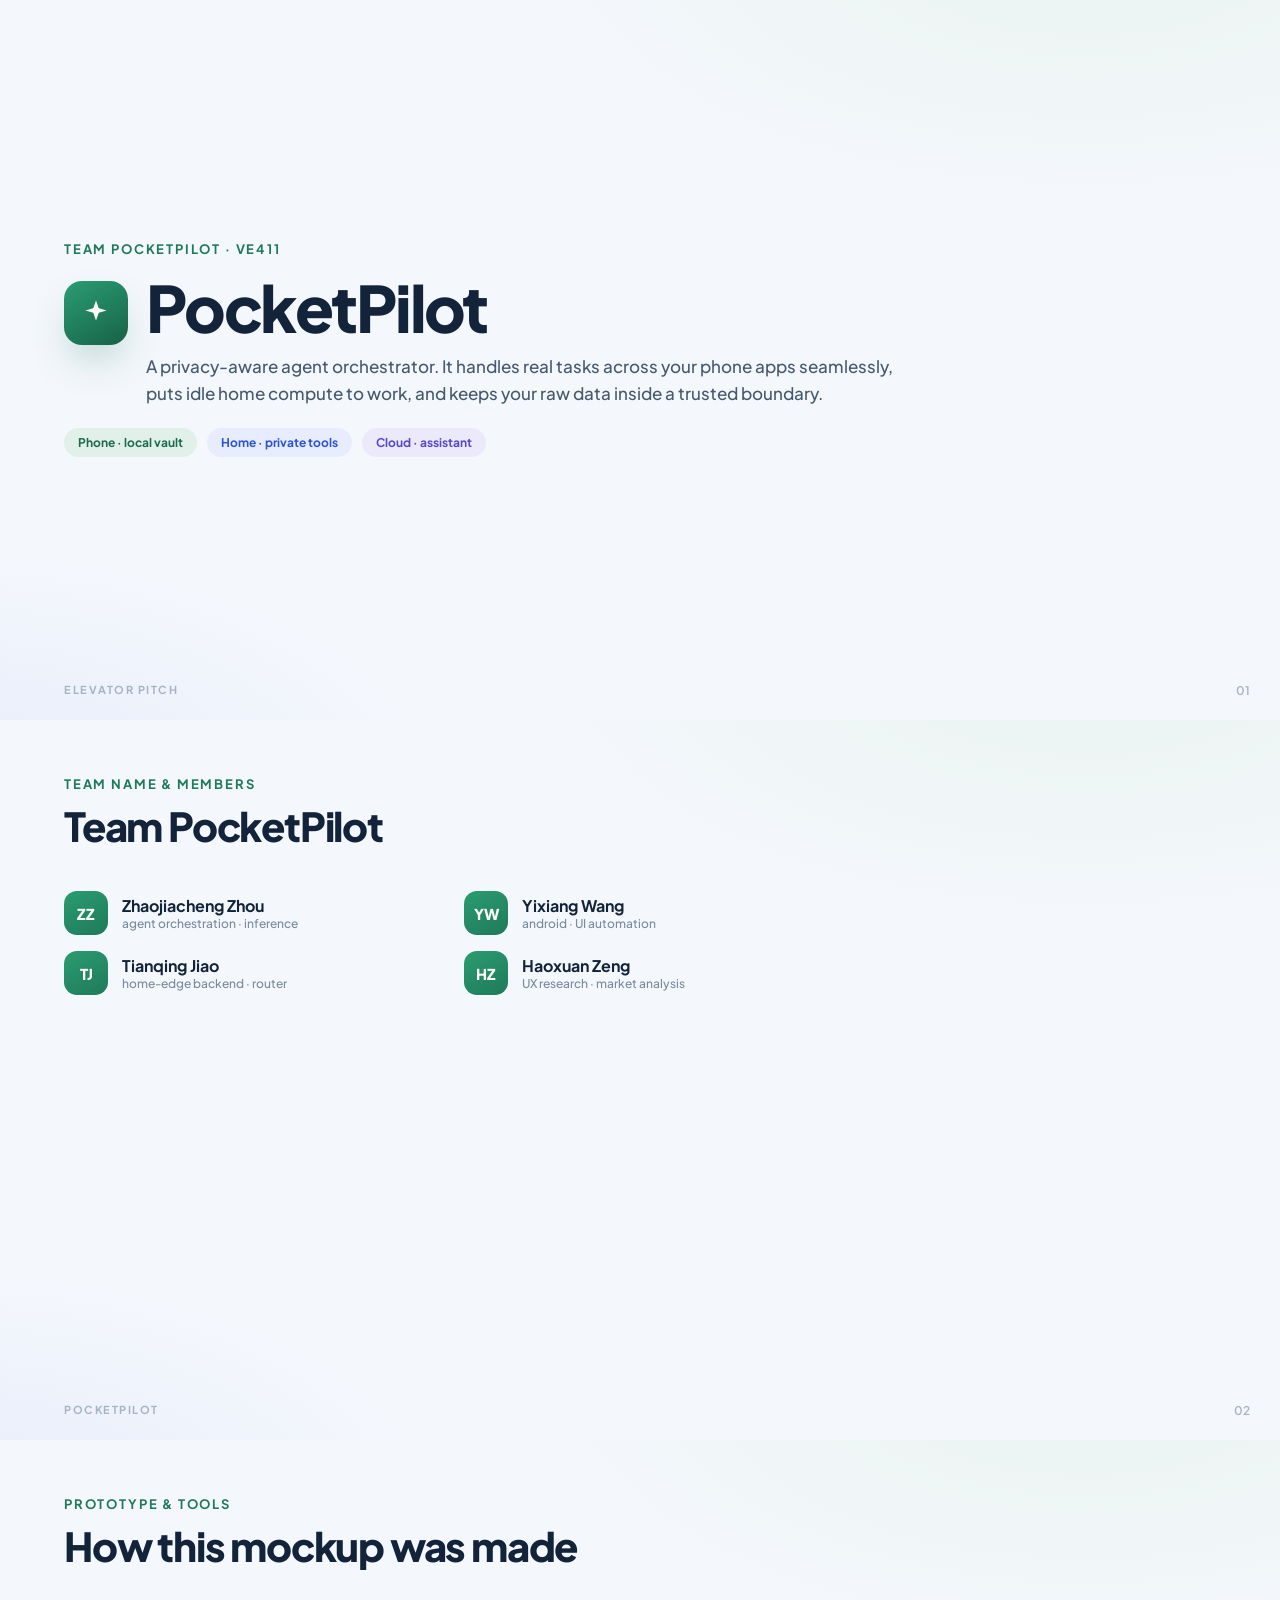
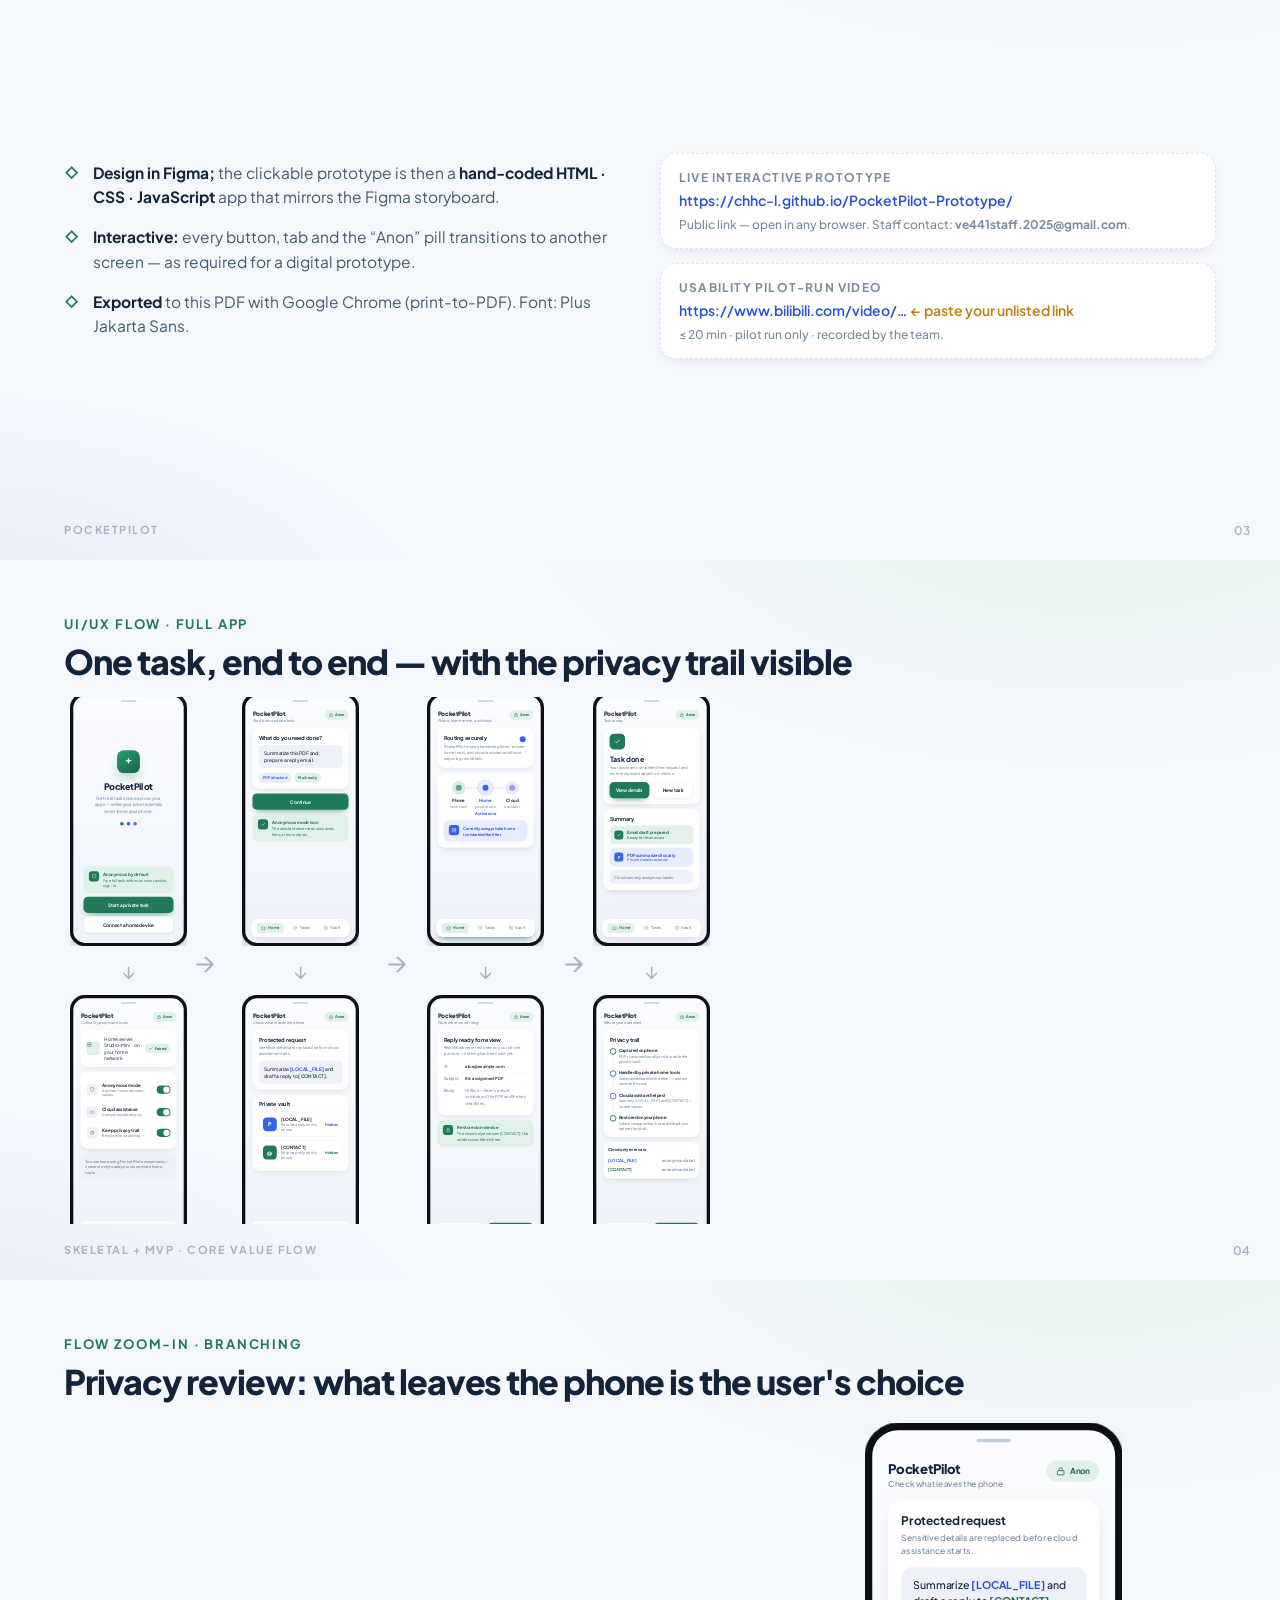
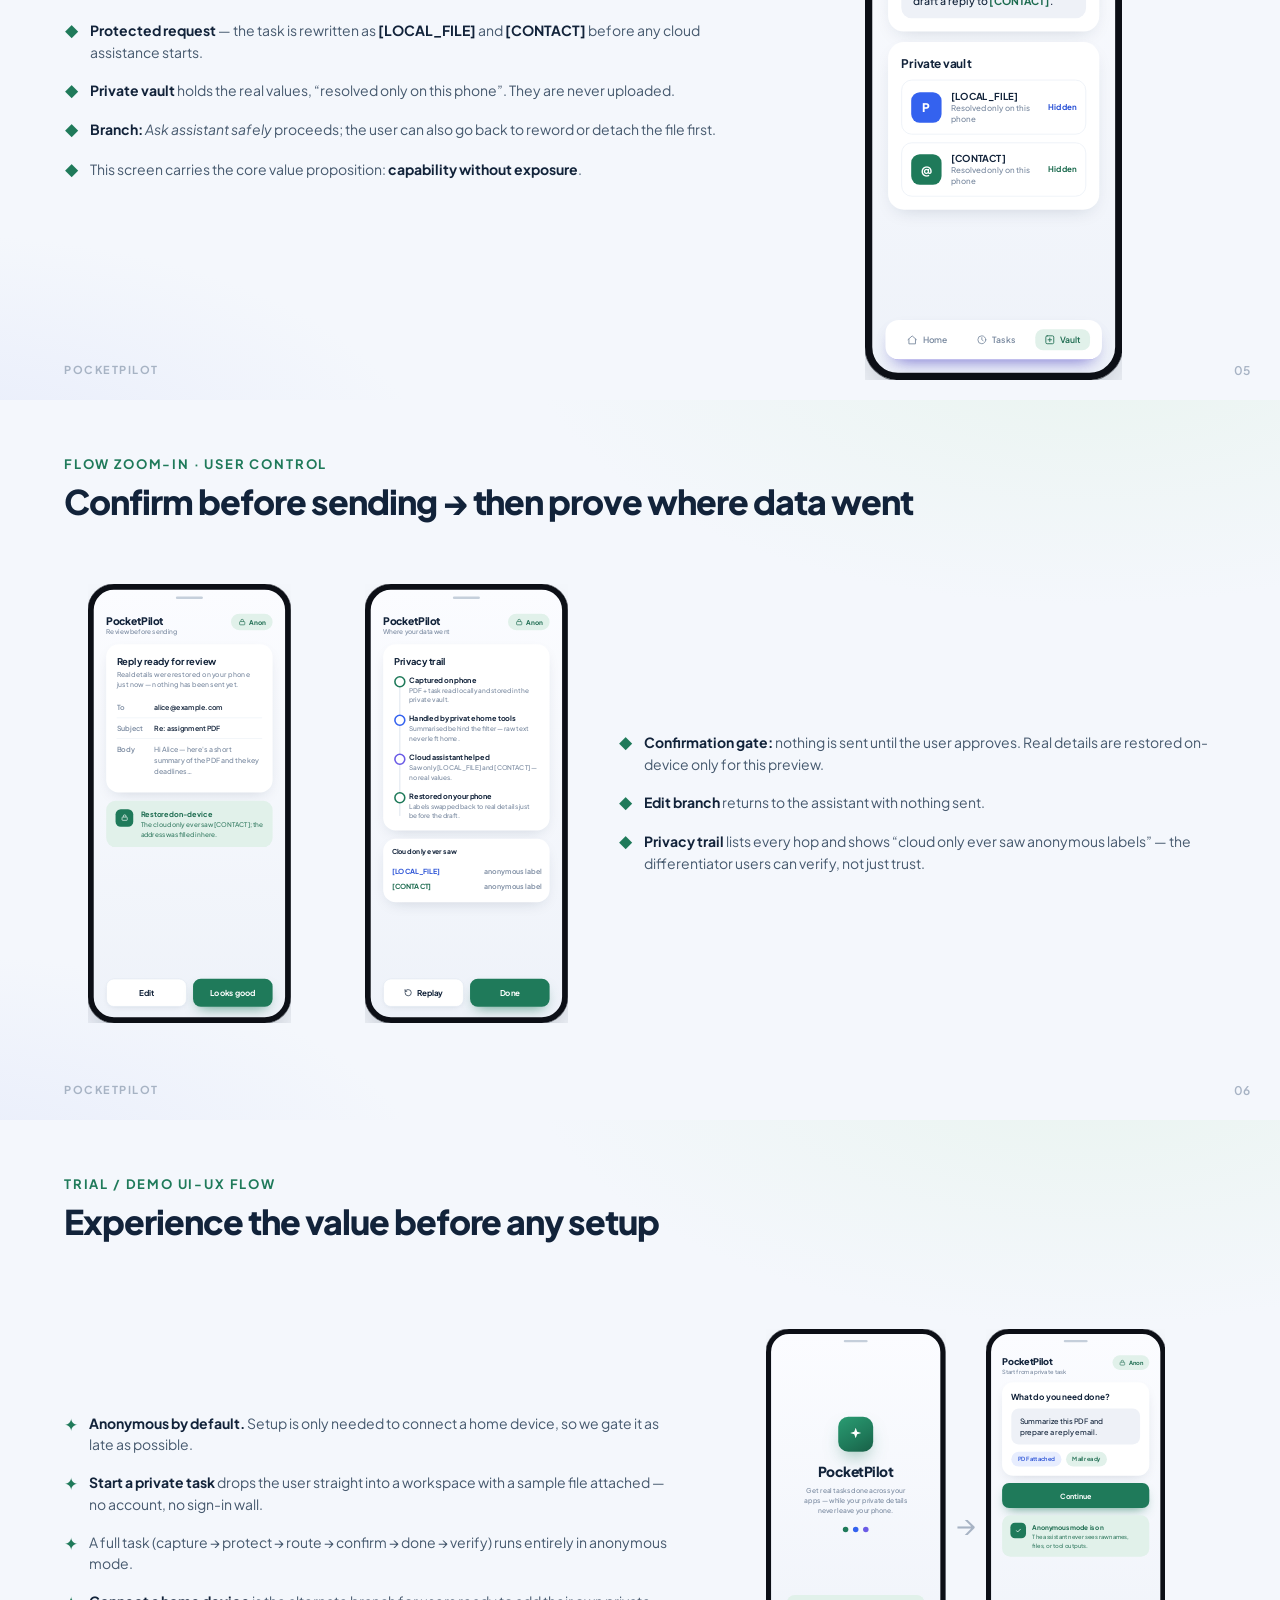
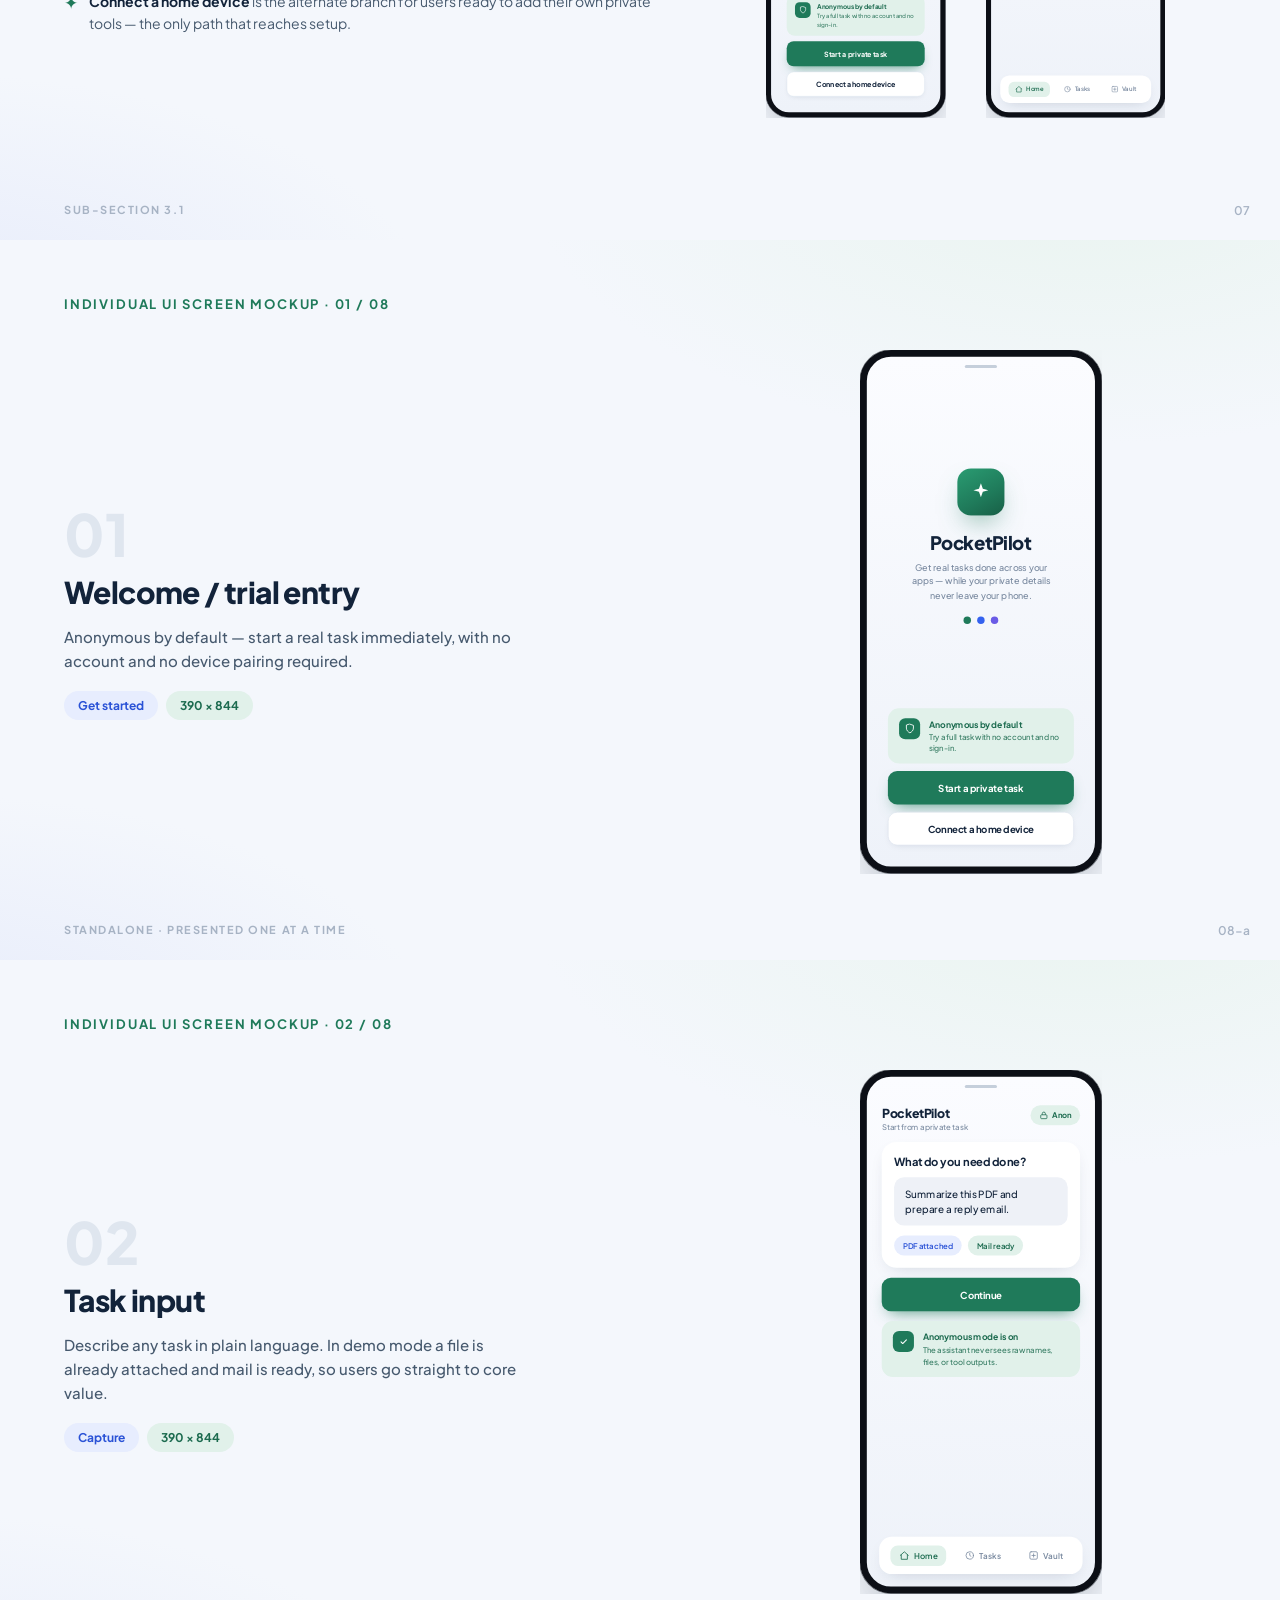
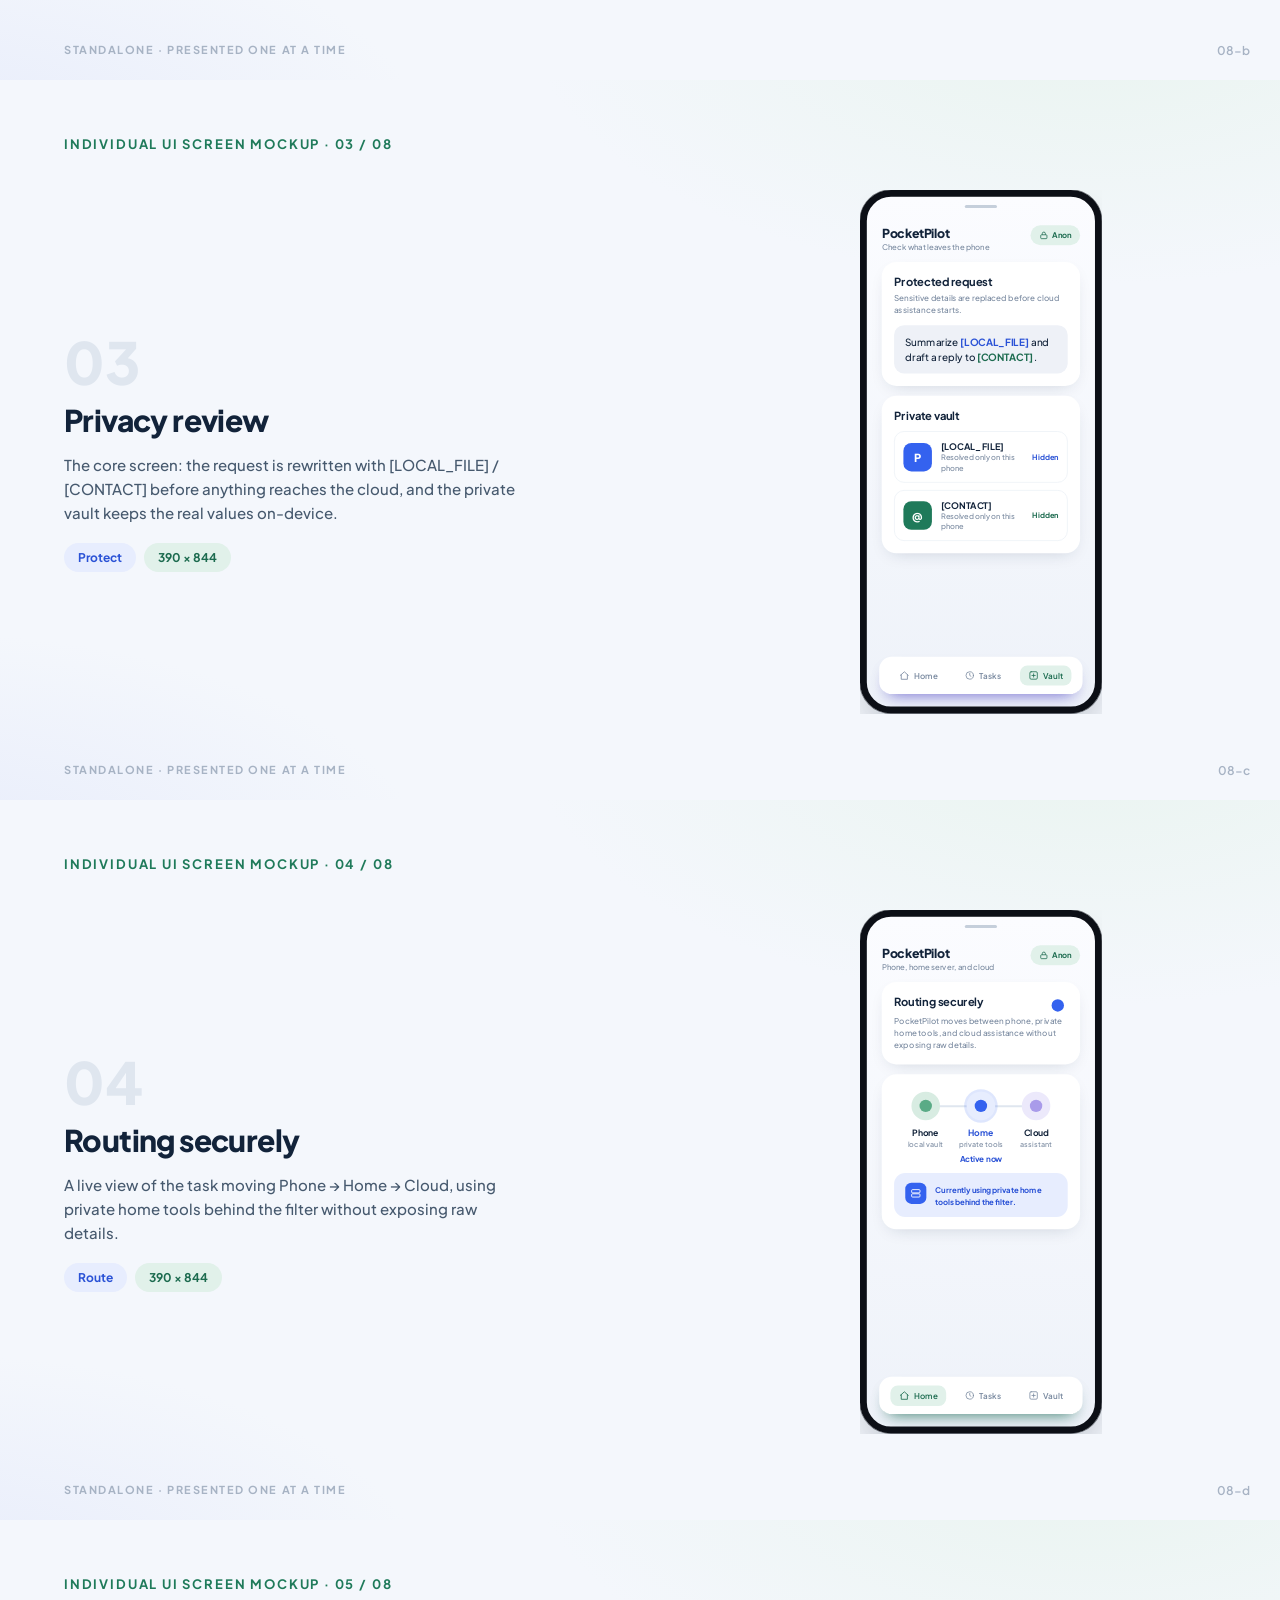
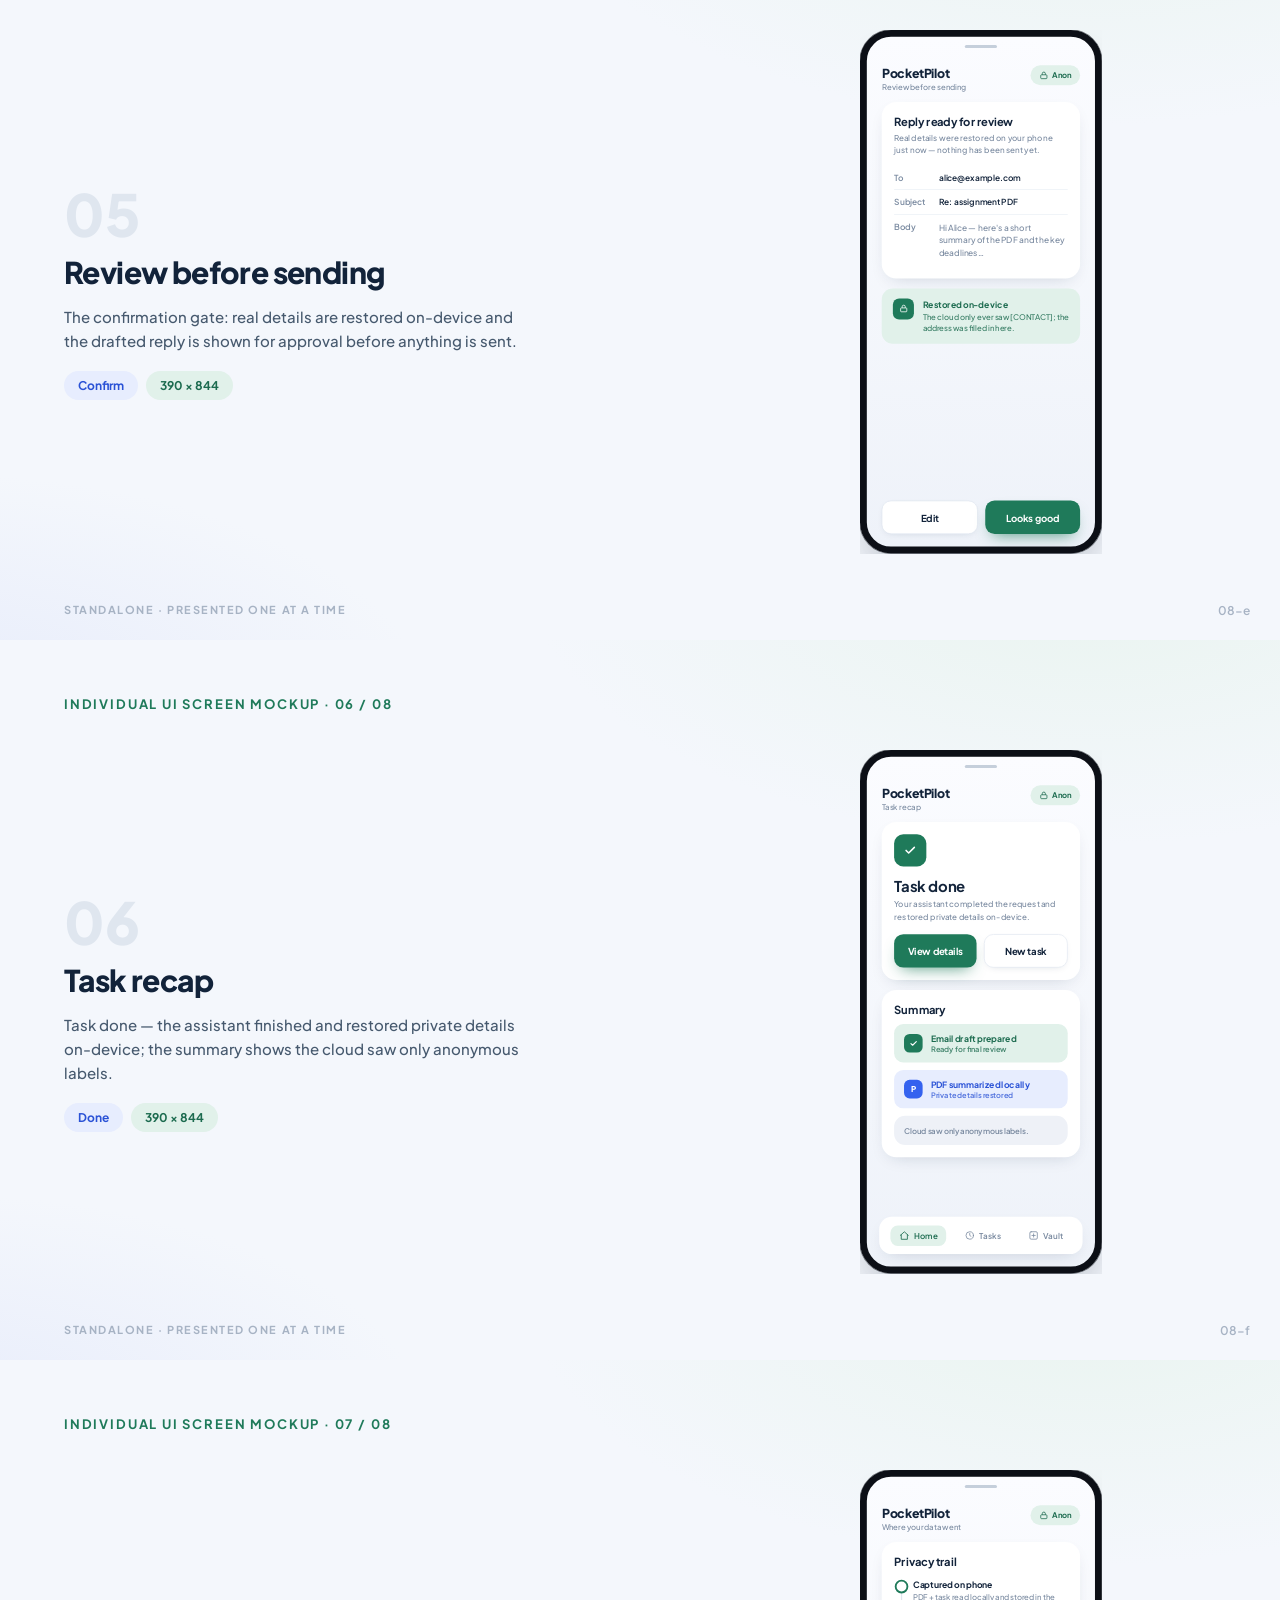
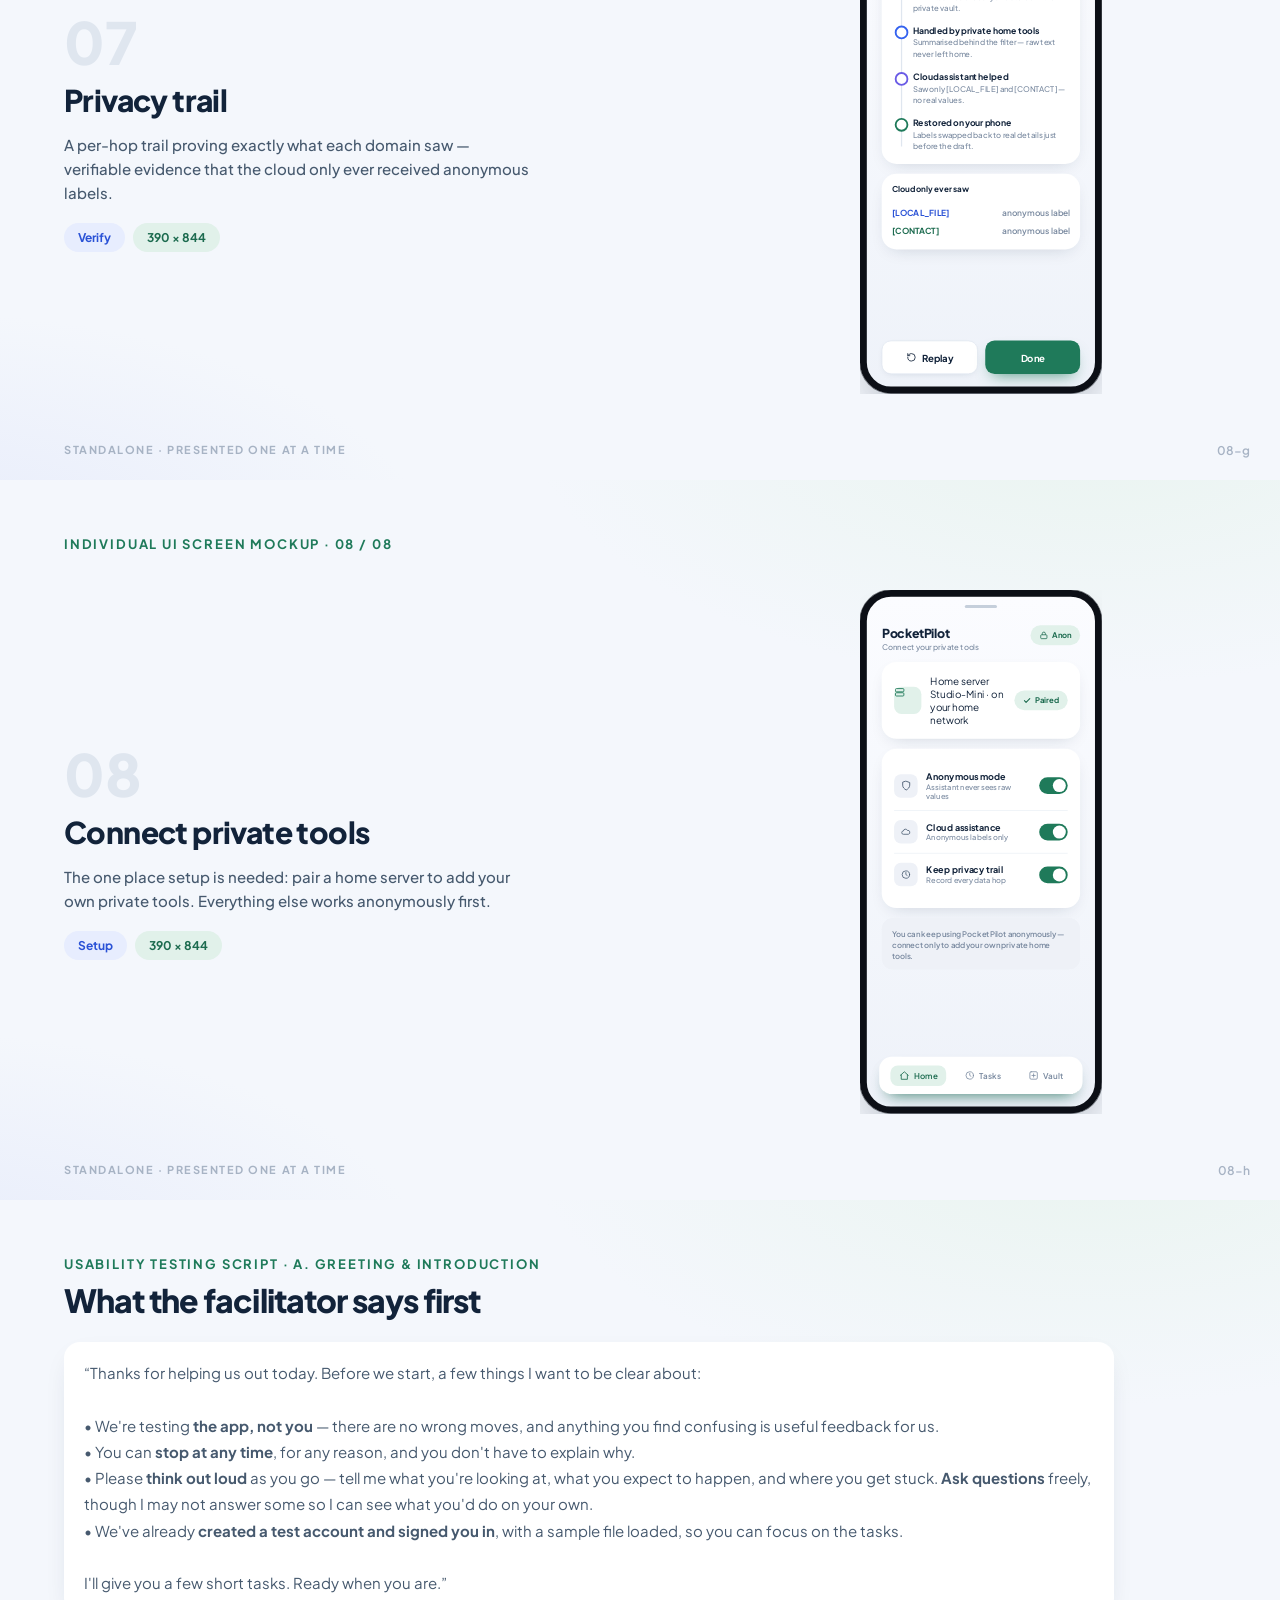
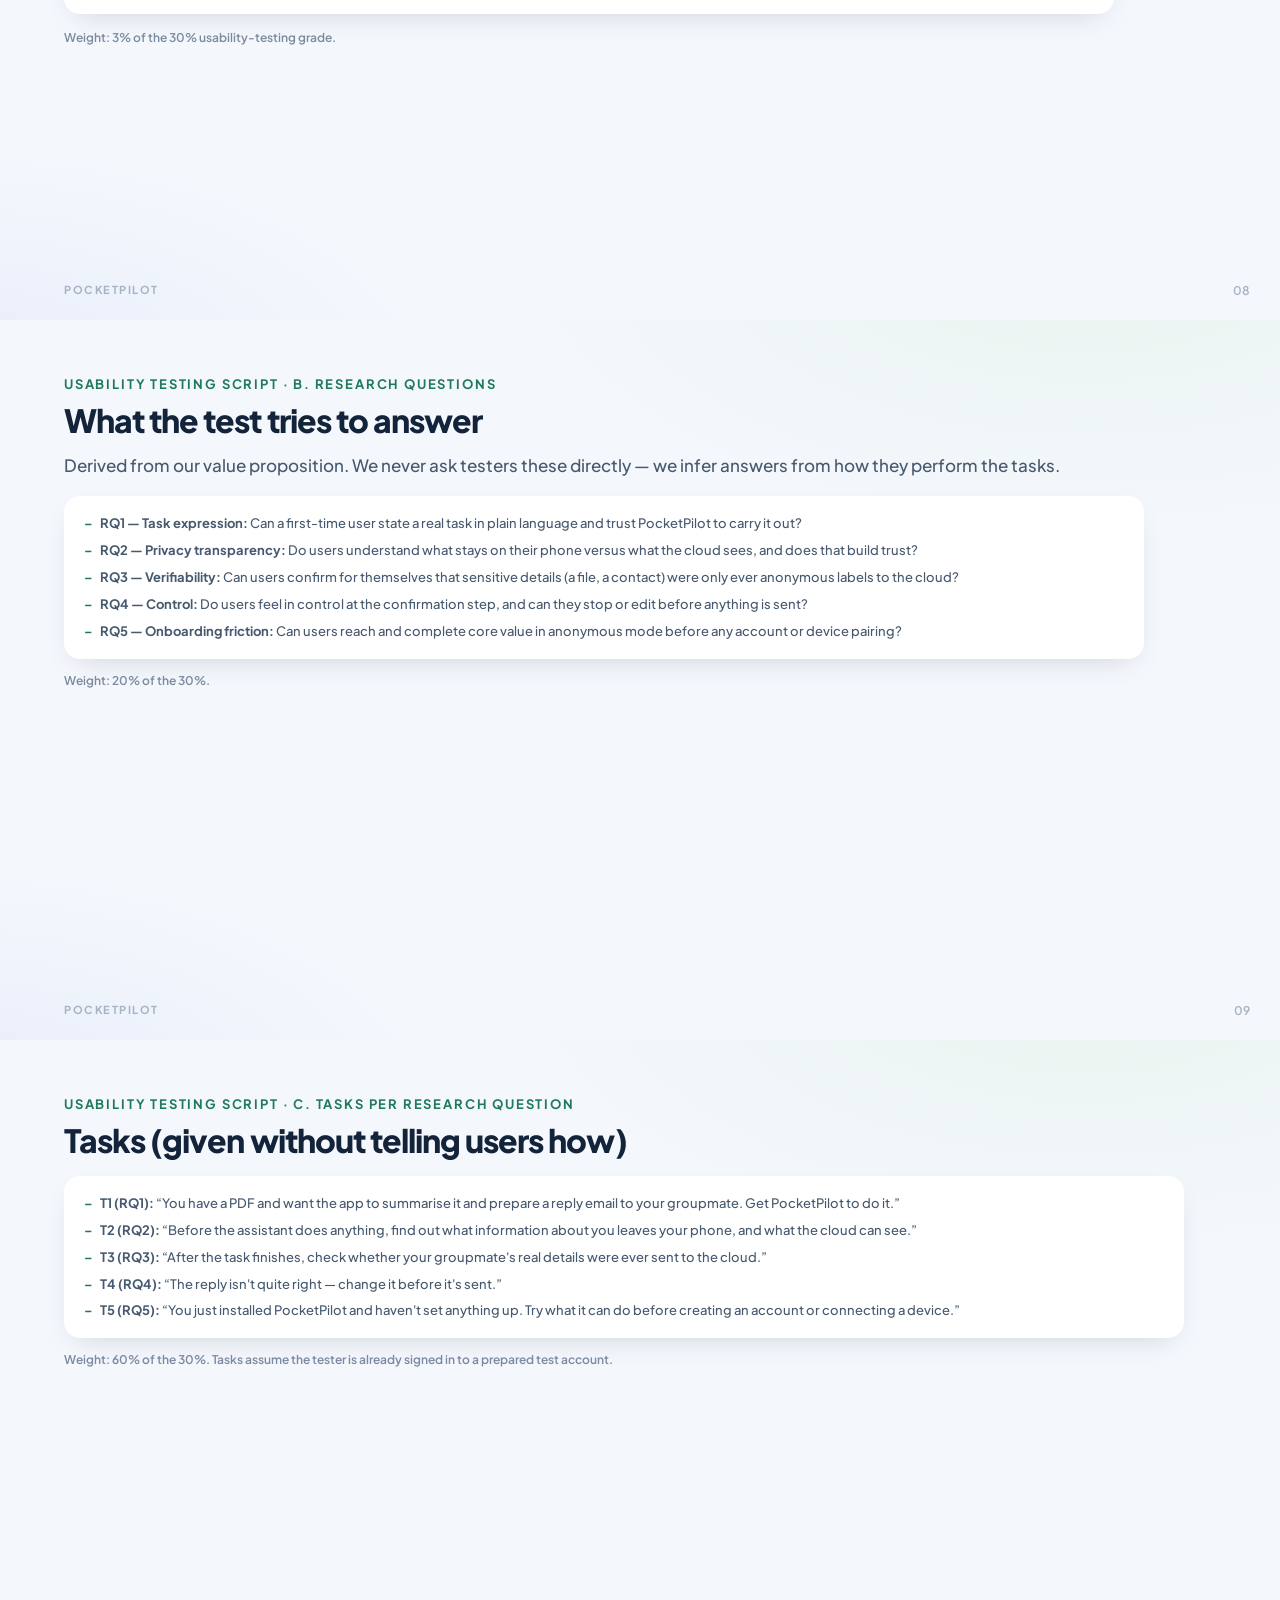
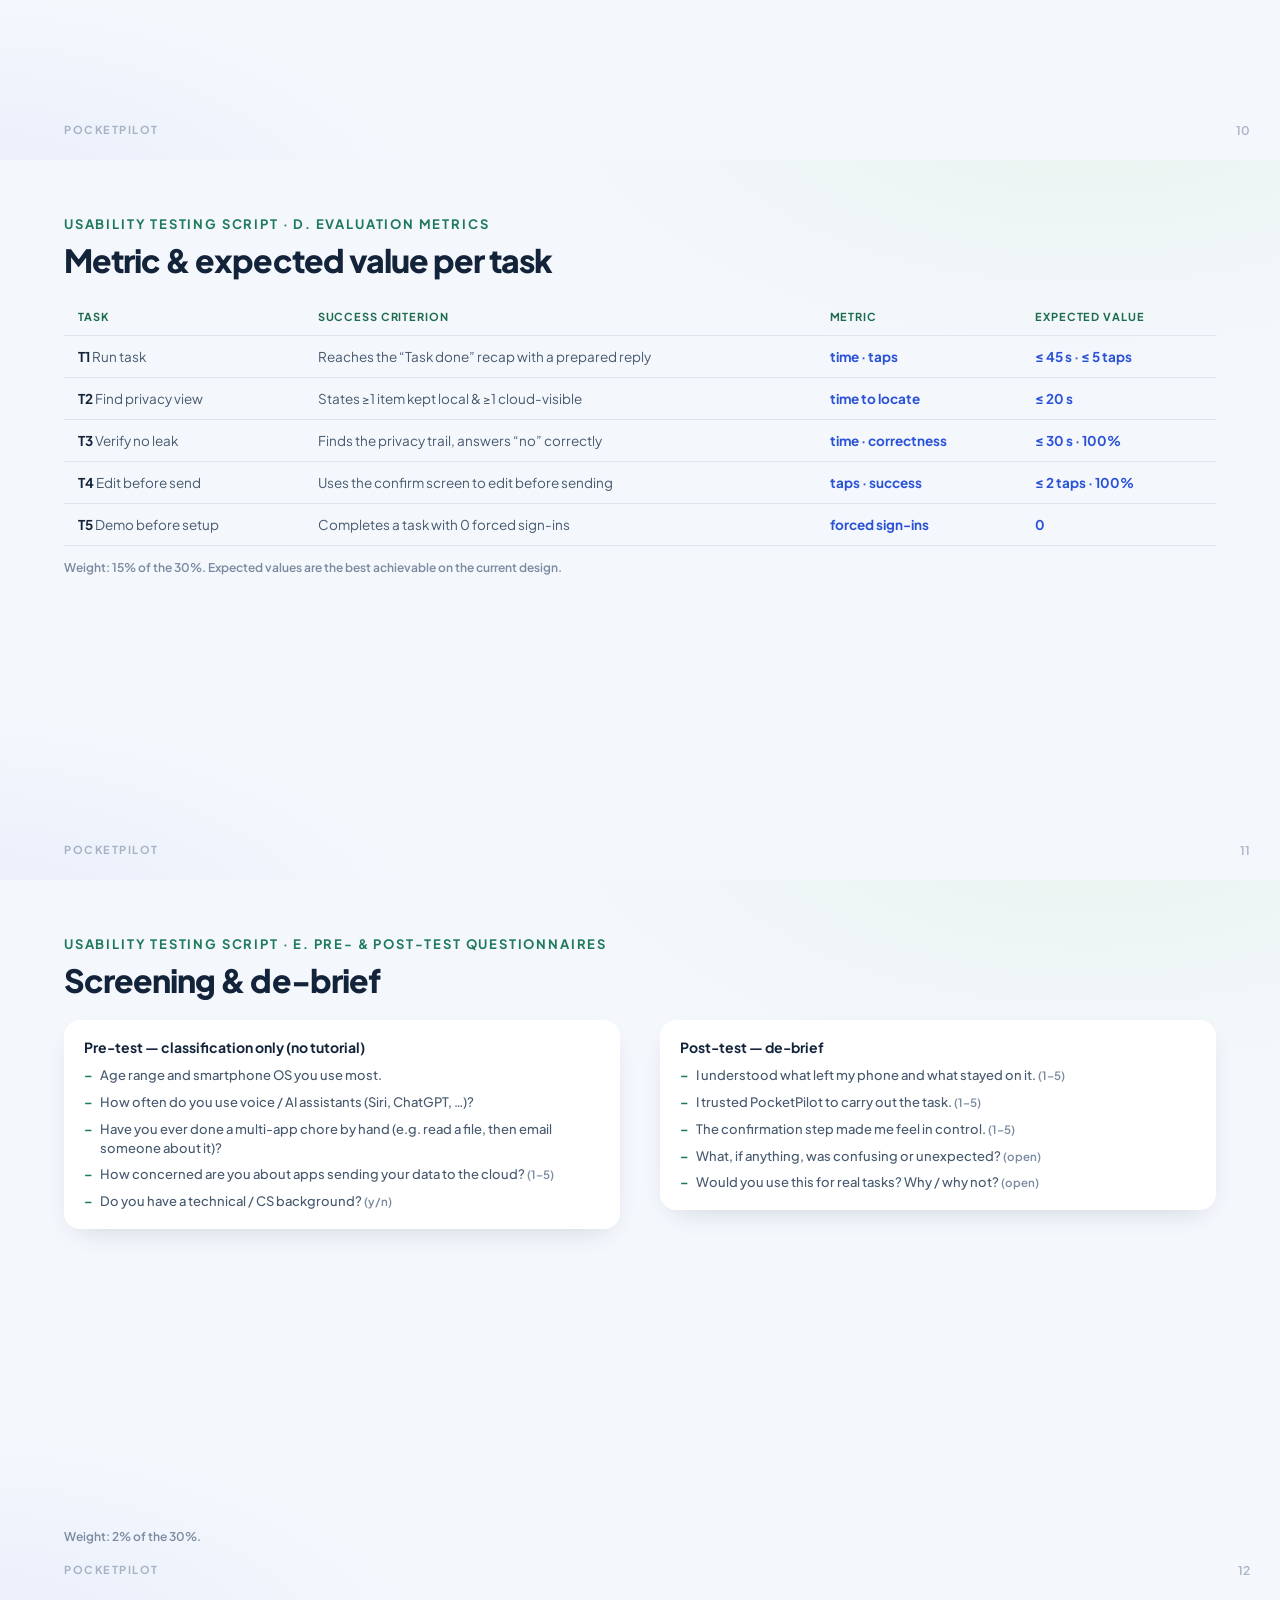
==== deck.html @ 47accf6e "PocketPilot interactive prototype + UI/UX mockup pack" ====
<!DOCTYPE html>
<html lang="en">
<head>
<meta charset="UTF-8">
<title>PocketPilot — UIUXMockups</title>
<link rel="stylesheet" href="styles.css">
<style>
  @page { size: 1280px 720px; margin: 0; }
  html, body { background: var(--bg); }
  .deck { display: flex; flex-direction: column; align-items: center; }
</style>
</head>
<body class="deck">

<!-- 1 · TITLE -->
<section class="slide title-slide">
  <div class="kicker">Team PocketPilot · VE411</div>
  <div class="row" style="gap:18px; margin-top:18px; align-items:flex-start;">
    <div class="logo" style="width:64px;height:64px;border-radius:18px;margin-top:6px"><svg viewBox="0 0 24 24" width="30" height="30" fill="#fff"><path d="M12 2l2.2 6.2L20.5 10l-6.3 1.8L12 18l-2.2-6.2L3.5 10l6.3-1.8z"/></svg></div>
    <div>
      <div style="font-size:64px;font-weight:800;letter-spacing:-0.04em;line-height:1;color:var(--ink)">PocketPilot</div>
      <div class="lead" style="margin-top:14px;max-width:780px">
        A privacy-aware agent orchestrator. It handles real tasks across your phone apps seamlessly,
        puts idle home compute to work, and keeps your raw data inside a trusted boundary.</div>
    </div>
  </div>
  <div class="title-badges">
    <span class="dbadge d-phone">Phone · local vault</span>
    <span class="dbadge d-home">Home · private tools</span>
    <span class="dbadge d-cloud">Cloud · assistant</span>
  </div>
  <div class="brandmark">Elevator pitch</div>
  <div class="pageno">01</div>
</section>

<!-- 2 · TEAM -->
<section class="slide">
  <div class="kicker">Team name &amp; members</div>
  <h2 class="stitle">Team PocketPilot</h2>
  <div class="member-grid" style="margin-top:40px">
    <div class="member"><div class="av">ZZ</div><div><div class="mn">Zhaojiacheng Zhou</div><div class="mr">agent orchestration · inference</div></div></div>
    <div class="member"><div class="av">YW</div><div><div class="mn">Yixiang Wang</div><div class="mr">android · UI automation</div></div></div>
    <div class="member"><div class="av">TJ</div><div><div class="mn">Tianqing Jiao</div><div class="mr">home-edge backend · router</div></div></div>
    <div class="member"><div class="av">HZ</div><div><div class="mn">Haoxuan Zeng</div><div class="mr">UX research · market analysis</div></div></div>
  </div>
  <div class="brandmark">PocketPilot</div>
  <div class="pageno">02</div>
</section>

<!-- 3 · TOOLS + LINKS -->
<section class="slide">
  <div class="kicker">Prototype &amp; tools</div>
  <h2 class="stitle">How this mockup was made</h2>
  <div class="cols2" style="margin-top:24px">
    <div class="bullets">
      <div class="b"><span class="mk">◇</span><div class="bt"><b>Design in Figma;</b> the clickable prototype is then a <b>hand-coded HTML · CSS · JavaScript</b> app that mirrors the Figma storyboard.</div></div>
      <div class="b"><span class="mk">◇</span><div class="bt"><b>Interactive:</b> every button, tab and the “Anon” pill transitions to another screen — as required for a digital prototype.</div></div>
      <div class="b"><span class="mk">◇</span><div class="bt"><b>Exported</b> to this PDF with Google Chrome (print-to-PDF). Font: Plus Jakarta Sans.</div></div>
    </div>
    <div>
      <div class="link-box">
        <div class="k">Live interactive prototype</div>
        <div class="link-line">https://chhc-l.github.io/PocketPilot-Prototype/</div>
        <div style="font-size:12px;color:var(--ink-mute);margin-top:8px;font-weight:500">Public link — open in any browser. Staff contact: <b>ve441staff.2025@gmail.com</b>.</div>
      </div>
      <div class="link-box" style="margin-top:14px">
        <div class="k">Usability pilot-run video</div>
        <div class="link-line">https://www.bilibili.com/video/… &nbsp;<span style="color:var(--warn)">← paste your unlisted link</span></div>
        <div style="font-size:12px;color:var(--ink-mute);margin-top:8px;font-weight:500">≤ 20 min · pilot run only · recorded by the team.</div>
      </div>
    </div>
  </div>
  <div class="brandmark">PocketPilot</div>
  <div class="pageno">03</div>
</section>

<!-- 4 · UX FLOW OVERVIEW -->
<section class="slide">
  <div class="kicker">UI/UX flow · full app</div>
  <h2 class="stitle" style="font-size:34px">One task, end to end — with the privacy trail visible</h2>
  <div class="flow-wrap" id="flow"></div>
  <div class="brandmark">Skeletal + MVP · core value flow</div>
  <div class="pageno">04</div>
</section>

<!-- 5 · ZOOM A -->
<section class="slide">
  <div class="kicker">Flow zoom-in · branching</div>
  <h2 class="stitle" style="font-size:34px">Privacy review: what leaves the phone is the user's choice</h2>
  <div class="cols2" style="grid-template-columns: 1.2fr 0.8fr;">
    <div class="bullets tight">
      <div class="b"><span class="mk">◆</span><div class="bt"><b>Protected request</b> — the task is rewritten as <b>[LOCAL_FILE]</b> and <b>[CONTACT]</b> before any cloud assistance starts.</div></div>
      <div class="b"><span class="mk">◆</span><div class="bt"><b>Private vault</b> holds the real values, “resolved only on this phone”. They are never uploaded.</div></div>
      <div class="b"><span class="mk">◆</span><div class="bt"><b>Branch:</b> <i>Ask assistant safely</i> proceeds; the user can also go back to reword or detach the file first.</div></div>
      <div class="b"><span class="mk">◆</span><div class="bt">This screen carries the core value proposition: <b>capability without exposure</b>.</div></div>
    </div>
    <div class="standalone" style="margin:0"><div class="stage" data-screen="privacy" data-scale="0.66" style="width:100%"></div></div>
  </div>
  <div class="brandmark">PocketPilot</div>
  <div class="pageno">05</div>
</section>

<!-- 6 · ZOOM B -->
<section class="slide">
  <div class="kicker">Flow zoom-in · user control</div>
  <h2 class="stitle" style="font-size:34px">Confirm before sending → then prove where data went</h2>
  <div class="cols2" style="grid-template-columns: 0.42fr 0.42fr 1fr; gap:26px;">
    <div class="standalone" style="margin:0"><div class="stage" data-screen="confirm" data-scale="0.52" style="width:100%"></div></div>
    <div class="standalone" style="margin:0"><div class="stage" data-screen="details" data-scale="0.52" style="width:100%"></div></div>
    <div class="bullets tight">
      <div class="b"><span class="mk">◆</span><div class="bt"><b>Confirmation gate:</b> nothing is sent until the user approves. Real details are restored on-device only for this preview.</div></div>
      <div class="b"><span class="mk">◆</span><div class="bt"><b>Edit branch</b> returns to the assistant with nothing sent.</div></div>
      <div class="b"><span class="mk">◆</span><div class="bt"><b>Privacy trail</b> lists every hop and shows “cloud only ever saw anonymous labels” — the differentiator users can verify, not just trust.</div></div>
    </div>
  </div>
  <div class="brandmark">PocketPilot</div>
  <div class="pageno">06</div>
</section>

<!-- 7 · TRIAL / DEMO FLOW -->
<section class="slide">
  <div class="kicker">Trial / demo UI-UX flow</div>
  <h2 class="stitle" style="font-size:34px">Experience the value before any setup</h2>
  <div class="cols2" style="grid-template-columns: 1.1fr 0.9fr;">
    <div class="bullets tight">
      <div class="b"><span class="mk">✦</span><div class="bt"><b>Anonymous by default.</b> Setup is only needed to connect a home device, so we gate it as late as possible.</div></div>
      <div class="b"><span class="mk">✦</span><div class="bt"><b>Start a private task</b> drops the user straight into a workspace with a sample file attached — no account, no sign-in wall.</div></div>
      <div class="b"><span class="mk">✦</span><div class="bt">A full task (capture → protect → route → confirm → done → verify) runs entirely in anonymous mode.</div></div>
      <div class="b"><span class="mk">✦</span><div class="bt"><b>Connect a home device</b> is the alternate branch for users ready to add their own private tools — the only path that reaches setup.</div></div>
    </div>
    <div class="row" style="justify-content:center; gap:8px; align-items:center;">
      <div class="stage" data-screen="welcome" data-scale="0.46"></div>
      <div class="flow-arrow">→</div>
      <div class="stage" data-screen="home" data-scale="0.46"></div>
    </div>
  </div>
  <div class="brandmark">Sub-section 3.1</div>
  <div class="pageno">07</div>
</section>

<!-- 8-15 · STANDALONE SCREENS injected by JS -->
<div id="standalones"></div>

<!-- USABILITY: GREETING -->
<section class="slide">
  <div class="kicker">Usability testing script · a. Greeting &amp; introduction</div>
  <h2 class="stitle" style="font-size:32px">What the facilitator says first</h2>
  <div class="qbox" style="margin-top:22px; max-width:1050px; line-height:1.75; font-size:15px; color:var(--ink-2);">
    “Thanks for helping us out today. Before we start, a few things I want to be clear about:
    <br><br>
    • We're testing <b>the app, not you</b> — there are no wrong moves, and anything you find confusing is useful feedback for us.<br>
    • You can <b>stop at any time</b>, for any reason, and you don't have to explain why.<br>
    • Please <b>think out loud</b> as you go — tell me what you're looking at, what you expect to happen, and where you get stuck. <b>Ask questions</b> freely, though I may not answer some so I can see what you'd do on your own.<br>
    • We've already <b>created a test account and signed you in</b>, with a sample file loaded, so you can focus on the tasks.
    <br><br>
    I'll give you a few short tasks. Ready when you are.”
  </div>
  <div style="font-size:12px;color:var(--ink-mute);margin-top:16px;font-weight:600">Weight: 3% of the 30% usability-testing grade.</div>
  <div class="brandmark">PocketPilot</div>
  <div class="pageno">08</div>
</section>

<!-- RESEARCH QUESTIONS -->
<section class="slide">
  <div class="kicker">Usability testing script · b. Research questions</div>
  <h2 class="stitle" style="font-size:32px">What the test tries to answer</h2>
  <div class="lead" style="max-width:1000px">Derived from our value proposition. We never ask testers these directly — we infer answers from how they perform the tasks.</div>
  <div class="qbox" style="margin-top:18px; max-width:1080px;">
    <ul>
      <li><b>RQ1 — Task expression:</b> Can a first-time user state a real task in plain language and trust PocketPilot to carry it out?</li>
      <li><b>RQ2 — Privacy transparency:</b> Do users understand what stays on their phone versus what the cloud sees, and does that build trust?</li>
      <li><b>RQ3 — Verifiability:</b> Can users confirm for themselves that sensitive details (a file, a contact) were only ever anonymous labels to the cloud?</li>
      <li><b>RQ4 — Control:</b> Do users feel in control at the confirmation step, and can they stop or edit before anything is sent?</li>
      <li><b>RQ5 — Onboarding friction:</b> Can users reach and complete core value in anonymous mode before any account or device pairing?</li>
    </ul>
  </div>
  <div style="font-size:12px;color:var(--ink-mute);margin-top:14px;font-weight:600">Weight: 20% of the 30%.</div>
  <div class="brandmark">PocketPilot</div>
  <div class="pageno">09</div>
</section>

<!-- TASKS -->
<section class="slide">
  <div class="kicker">Usability testing script · c. Tasks per research question</div>
  <h2 class="stitle" style="font-size:32px">Tasks (given without telling users how)</h2>
  <div class="qbox" style="margin-top:16px; max-width:1120px;">
    <ul>
      <li><b>T1 (RQ1):</b> “You have a PDF and want the app to summarise it and prepare a reply email to your groupmate. Get PocketPilot to do it.”</li>
      <li><b>T2 (RQ2):</b> “Before the assistant does anything, find out what information about you leaves your phone, and what the cloud can see.”</li>
      <li><b>T3 (RQ3):</b> “After the task finishes, check whether your groupmate's real details were ever sent to the cloud.”</li>
      <li><b>T4 (RQ4):</b> “The reply isn't quite right — change it before it's sent.”</li>
      <li><b>T5 (RQ5):</b> “You just installed PocketPilot and haven't set anything up. Try what it can do before creating an account or connecting a device.”</li>
    </ul>
  </div>
  <div style="font-size:12px;color:var(--ink-mute);margin-top:14px;font-weight:600">Weight: 60% of the 30%. Tasks assume the tester is already signed in to a prepared test account.</div>
  <div class="brandmark">PocketPilot</div>
  <div class="pageno">10</div>
</section>

<!-- METRICS -->
<section class="slide">
  <div class="kicker">Usability testing script · d. Evaluation metrics</div>
  <h2 class="stitle" style="font-size:32px">Metric &amp; expected value per task</h2>
  <table class="dtable">
    <thead><tr><th>Task</th><th>Success criterion</th><th>Metric</th><th>Expected value</th></tr></thead>
    <tbody>
      <tr><td><b>T1</b> Run task</td><td>Reaches the “Task done” recap with a prepared reply</td><td class="metric">time · taps</td><td class="metric">≤ 45 s · ≤ 5 taps</td></tr>
      <tr><td><b>T2</b> Find privacy view</td><td>States ≥1 item kept local &amp; ≥1 cloud-visible</td><td class="metric">time to locate</td><td class="metric">≤ 20 s</td></tr>
      <tr><td><b>T3</b> Verify no leak</td><td>Finds the privacy trail, answers “no” correctly</td><td class="metric">time · correctness</td><td class="metric">≤ 30 s · 100%</td></tr>
      <tr><td><b>T4</b> Edit before send</td><td>Uses the confirm screen to edit before sending</td><td class="metric">taps · success</td><td class="metric">≤ 2 taps · 100%</td></tr>
      <tr><td><b>T5</b> Demo before setup</td><td>Completes a task with 0 forced sign-ins</td><td class="metric">forced sign-ins</td><td class="metric">0</td></tr>
    </tbody>
  </table>
  <div style="font-size:12px;color:var(--ink-mute);margin-top:14px;font-weight:600">Weight: 15% of the 30%. Expected values are the best achievable on the current design.</div>
  <div class="brandmark">PocketPilot</div>
  <div class="pageno">11</div>
</section>

<!-- QUESTIONNAIRES -->
<section class="slide">
  <div class="kicker">Usability testing script · e. Pre- &amp; post-test questionnaires</div>
  <h2 class="stitle" style="font-size:32px">Screening &amp; de-brief</h2>
  <div class="cols2" style="margin-top:20px; align-items:start;">
    <div class="qbox">
      <h4>Pre-test — classification only (no tutorial)</h4>
      <ul>
        <li>Age range and smartphone OS you use most.</li>
        <li>How often do you use voice / AI assistants (Siri, ChatGPT, …)?</li>
        <li>Have you ever done a multi-app chore by hand (e.g. read a file, then email someone about it)?</li>
        <li>How concerned are you about apps sending your data to the cloud? <span class="likert">(1–5)</span></li>
        <li>Do you have a technical / CS background? <span class="likert">(y/n)</span></li>
      </ul>
    </div>
    <div class="qbox">
      <h4>Post-test — de-brief</h4>
      <ul>
        <li>I understood what left my phone and what stayed on it. <span class="likert">(1–5)</span></li>
        <li>I trusted PocketPilot to carry out the task. <span class="likert">(1–5)</span></li>
        <li>The confirmation step made me feel in control. <span class="likert">(1–5)</span></li>
        <li>What, if anything, was confusing or unexpected? <span class="likert">(open)</span></li>
        <li>Would you use this for real tasks? Why / why not? <span class="likert">(open)</span></li>
      </ul>
    </div>
  </div>
  <div style="font-size:12px;color:var(--ink-mute);margin-top:14px;font-weight:600">Weight: 2% of the 30%.</div>
  <div class="brandmark">PocketPilot</div>
  <div class="pageno">12</div>
</section>

<script src="screens.js"></script>
<script>
  function mini(id, scale) {
    const wrap = document.createElement('div');
    wrap.className = 'scaled';
    wrap.style.width = (390 * scale) + 'px';
    wrap.style.height = (844 * scale) + 'px';
    const p = PP.buildPhone(id);
    p.style.transformOrigin = 'top left';
    p.style.transform = 'scale(' + scale + ')';
    wrap.appendChild(p);
    return wrap;
  }

  document.querySelectorAll('[data-screen]').forEach(box => {
    const scale = parseFloat(box.dataset.scale || '0.5');
    const ph = mini(box.dataset.screen, scale);
    ph.style.margin = '0 auto';
    box.appendChild(ph);
  });

  // FLOW DIAGRAM
  const flow = document.getElementById('flow');
  const sections = [
    { label: 'Get started', items: [['welcome', ''], ['setup', 'setup · optional']] },
    { label: 'Capture → Protect', items: [['home', ''], ['privacy', 'core value']] },
    { label: 'Route → Confirm', items: [['working', ''], ['confirm', 'user approves']] },
    { label: 'Done → Verify', items: [['ready', ''], ['details', 'proof']] },
  ];
  const FS = 0.30;
  sections.forEach((sec, i) => {
    const col = document.createElement('div');
    col.className = 'flow-col' + (sec.label === 'Get started' ? ' branch' : '');
    const lab = document.createElement('div'); lab.className = 'seclabel'; lab.textContent = sec.label;
    col.appendChild(lab);
    const stack = document.createElement('div'); stack.className = 'flow-phones';
    sec.items.forEach((it, k) => {
      const holder = document.createElement('div');
      holder.style.display = 'flex'; holder.style.flexDirection = 'column'; holder.style.alignItems = 'center'; holder.style.gap = '3px';
      holder.appendChild(mini(it[0], FS));
      if (it[1]) { const c = document.createElement('div'); c.style.fontSize = '10px'; c.style.fontWeight = '700'; c.style.color = 'var(--ink-faint)'; c.textContent = it[1]; holder.appendChild(c); }
      stack.appendChild(holder);
      if (k === 0) { const d = document.createElement('div'); d.className = 'flow-arrow'; d.style.fontSize = '20px'; d.textContent = '↓'; stack.appendChild(d); }
    });
    col.appendChild(stack);
    flow.appendChild(col);
    if (i < sections.length - 1) { const a = document.createElement('div'); a.className = 'flow-arrow'; a.textContent = '→'; flow.appendChild(a); }
  });

  // STANDALONE SCREEN SLIDES
  const host = document.getElementById('standalones');
  const captions = PP.meta;
  let n = 0;
  PP.order.forEach(id => {
    n++;
    const s = document.createElement('section');
    s.className = 'slide';
    const num = String(n).padStart(2, '0');
    s.innerHTML = `
      <div class="kicker">Individual UI screen mockup · ${num} / 08</div>
      <div class="standalone">
        <div class="meta">
          <div class="num">${num}</div>
          <h3>${captions[id].name}</h3>
          <p>${captions[id].cap}</p>
          <div class="tags"><span class="dbadge d-home">${captions[id].group}</span><span class="dbadge d-phone">390 × 844</span></div>
        </div>
        <div class="stage" id="sa-${id}"></div>
      </div>
      <div class="brandmark">Standalone · presented one at a time</div>
      <div class="pageno">08-${String.fromCharCode(96 + n)}</div>`;
    host.appendChild(s);
    s.querySelector('#sa-' + id).appendChild(mini(id, 0.62));
  });
</script>
</body>
</html>
---- styles.css ----
/* ============================================================
   PocketPilot — UI/UX mockup design system  (LIGHT)
   Matches the team's Figma storyboard.
   Domains: Phone = green (local vault) · Home = blue (private tools)
            · Cloud = purple (assistant)
   ============================================================ */

@import url('https://fonts.googleapis.com/css2?family=Plus+Jakarta+Sans:wght@400;500;600;700;800&display=swap');

:root {
  --bg: #eef2f8;
  --card: #ffffff;
  --ink: #12233a;         /* headings, navy */
  --ink-2: #46596e;       /* body */
  --ink-mute: #7a8aa0;    /* secondary */
  --ink-faint: #a7b3c4;
  --line: #e7edf4;
  --line-2: #dfe6ef;

  --green: #1f7a5a;       /* primary · phone · success */
  --green-deep: #185f46;
  --green-soft: #e1f1ea;
  --green-ink: #1c6b4f;

  --blue: #3462ef;        /* home · file slot */
  --blue-soft: #e7edfe;
  --blue-ink: #2a52d6;

  --purple: #6a5be6;      /* cloud · assistant */
  --purple-soft: #ece9fb;
  --purple-ink: #5647cf;

  --warn: #c07d12;        /* amber — action-needed hints */

  --font: 'Plus Jakarta Sans', -apple-system, 'Avenir Next', system-ui, sans-serif;

  --r-lg: 24px;
  --r-md: 18px;
  --r-sm: 12px;
  --sh: 0 10px 30px -14px rgba(20, 40, 70, 0.22);
  --sh-sm: 0 4px 14px -8px rgba(20, 40, 70, 0.22);
}

* { box-sizing: border-box; margin: 0; padding: 0; }
body { font-family: var(--font); color: var(--ink); -webkit-font-smoothing: antialiased; text-rendering: optimizeLegibility; }

/* ============================================================
   PHONE FRAME — 390 x 844, black bezel, light screen
   ============================================================ */
.phone {
  position: relative;
  width: 390px; height: 844px;
  border-radius: 50px;
  background: linear-gradient(180deg, #fbfcff 0%, #eef2f9 100%);
  border: 11px solid #0c0f16;
  box-shadow: 0 40px 80px -30px rgba(18, 35, 58, 0.45), 0 0 0 1px rgba(12,15,22,.6);
  overflow: hidden;
  flex: none;
}
.phone::after { /* speaker handle */
  content: '';
  position: absolute; top: 13px; left: 50%; transform: translateX(-50%);
  width: 52px; height: 5px; border-radius: 3px; background: #c5cfdb; z-index: 40;
}

.screen { position: absolute; inset: 0; display: flex; flex-direction: column; padding-top: 34px; }

/* app header: PocketPilot + subtitle + Anon pill */
.pp-head { display: flex; align-items: flex-start; padding: 12px 24px 8px; }
.pp-head .ttl { font-size: 20px; font-weight: 800; letter-spacing: -0.02em; }
.pp-head .sub { font-size: 12.5px; color: var(--ink-mute); margin-top: 2px; font-weight: 500; }
.pp-head .spacer { flex: 1; }
.anon {
  display: inline-flex; align-items: center; gap: 6px;
  background: var(--green-soft); color: var(--green-ink);
  font-size: 12.5px; font-weight: 700; padding: 8px 14px; border-radius: 999px;
  cursor: pointer;
}

.pp-body { flex: 1; overflow: hidden; padding: 8px 24px 20px; display: flex; flex-direction: column; gap: 16px; }

/* cards */
.card { background: var(--card); border-radius: var(--r-lg); box-shadow: var(--sh); padding: 20px; }
.card.tight { padding: 16px; }
.card h3 { font-size: 18px; font-weight: 700; letter-spacing: -0.01em; }
.card .cardsub { font-size: 13px; color: var(--ink-mute); margin-top: 6px; line-height: 1.5; font-weight: 500; }

/* task box (the filled request field) */
.taskbox {
  background: #eef1f7; border-radius: 16px; padding: 16px 18px;
  font-size: 16px; font-weight: 500; color: var(--ink); line-height: 1.45; margin-top: 14px;
}
.taskbox.mono-tok { color: var(--ink); }

/* chips */
.chips { display: flex; gap: 10px; flex-wrap: wrap; margin-top: 16px; }
.chip { font-size: 12.5px; font-weight: 600; padding: 8px 14px; border-radius: 999px; }
.chip-blue { background: var(--blue-soft); color: var(--blue-ink); }
.chip-green { background: var(--green-soft); color: var(--green-ink); }
.chip-gray { background: #eef1f7; color: var(--ink-2); }

/* buttons */
.btn { display: flex; align-items: center; justify-content: center; gap: 9px; height: 54px; border-radius: 15px; border: none; font-family: var(--font); font-size: 15.5px; font-weight: 700; cursor: pointer; width: 100%; letter-spacing: -0.01em; }
.btn-green { background: var(--green); color: #fff; box-shadow: 0 12px 26px -12px rgba(31,122,90,.8); }
.btn-purple { background: var(--purple); color: #fff; box-shadow: 0 12px 26px -12px rgba(106,91,230,.8); }
.btn-white { background: #fff; color: var(--ink); box-shadow: var(--sh-sm); border: 1px solid var(--line-2); }
.btn-row { display: flex; gap: 12px; }
.btn-row .btn { flex: 1; }

/* info banner */
.banner { display: flex; gap: 14px; align-items: flex-start; border-radius: 18px; padding: 16px 18px; }
.banner .bic { width: 34px; height: 34px; border-radius: 10px; flex: none; display: grid; place-items: center; color: #fff; }
.banner .bt { font-size: 14px; font-weight: 700; }
.banner .bd { font-size: 12.5px; margin-top: 3px; line-height: 1.45; font-weight: 500; }
.banner-green { background: var(--green-soft); }
.banner-green .bic { background: var(--green); }
.banner-green .bt { color: var(--green-ink); }
.banner-green .bd { color: var(--green-ink); opacity: .85; }
.banner-blue { background: var(--blue-soft); }
.banner-blue .bic { background: var(--blue); }
.banner-blue .bt, .banner-blue .bd { color: var(--blue-ink); }
.banner-blue .bd { opacity: .85; }
.banner-plain { background: #eef1f7; padding: 13px 16px; }
.banner-plain .bd { color: var(--ink-mute); font-size: 12.5px; font-weight: 600; }

/* slot token (inline, matches [LOCAL_FILE] style) */
.tok { font-weight: 700; color: var(--ink); }
.tokb { color: var(--blue-ink); font-weight: 700; }
.tokg { color: var(--green-ink); font-weight: 700; }

/* vault item */
.vault-item { display: flex; align-items: center; gap: 14px; padding: 14px; border-radius: 16px; border: 1px solid var(--line); }
.vault-item + .vault-item { margin-top: 12px; }
.avatar { width: 46px; height: 46px; border-radius: 13px; flex: none; display: grid; place-items: center; color: #fff; font-size: 18px; font-weight: 800; }
.avatar-blue { background: var(--blue); }
.avatar-green { background: var(--green); }
.avatar-purple { background: var(--purple); }
.vault-item .vi-main { flex: 1; }
.vault-item .vi-t { font-size: 14.5px; font-weight: 700; }
.vault-item .vi-d { font-size: 12px; color: var(--ink-mute); margin-top: 2px; line-height: 1.35; font-weight: 500; }
.vault-item .vi-tag { font-size: 12px; font-weight: 700; }
.tag-blue { color: var(--blue-ink); } .tag-green { color: var(--green-ink); }

/* routing 3-node diagram */
.route { display: flex; align-items: flex-start; justify-content: space-between; position: relative; padding: 8px 6px 0; }
.route .rline { position: absolute; top: 30px; left: 22%; right: 22%; height: 3px; background: var(--line-2); border-radius: 3px; }
.route .node { display: flex; flex-direction: column; align-items: center; gap: 10px; z-index: 2; flex: 1; }
.route .dotc { width: 46px; height: 46px; border-radius: 50%; display: grid; place-items: center; }
.route .dotc .inner { width: 20px; height: 20px; border-radius: 50%; }
.node-green .dotc { background: #d8ece2; } .node-green .inner { background: #5aab86; }
.node-blue .dotc { background: var(--blue-soft); box-shadow: 0 0 0 4px rgba(52,98,239,.16); } .node-blue .inner { background: var(--blue); }
.node-purple .dotc { background: var(--purple-soft); } .node-purple .inner { background: #a99bea; }
.route .nlab { font-size: 14px; font-weight: 700; text-align: center; }
.node-blue .nlab { color: var(--blue-ink); }
.route .nsub { font-size: 11.5px; color: var(--ink-mute); font-weight: 500; margin-top: -6px; }
.active-now { text-align: center; font-size: 13px; font-weight: 700; color: var(--blue-ink); margin-top: 8px; }

/* summary rows (Ready) */
.sum-row { display: flex; align-items: center; gap: 13px; padding: 14px 16px; border-radius: 15px; margin-top: 12px; }
.sum-row .sic { width: 30px; height: 30px; border-radius: 9px; flex: none; display: grid; place-items: center; color: #fff; font-size: 13px; font-weight: 800; }
.sum-row .st { font-size: 14px; font-weight: 700; }
.sum-row .sd { font-size: 12px; margin-top: 1px; font-weight: 600; }
.sum-green { background: var(--green-soft); } .sum-green .sic { background: var(--green); } .sum-green .st { color: var(--green-ink); } .sum-green .sd { color: var(--green-ink); opacity: .8; }
.sum-blue { background: var(--blue-soft); } .sum-blue .sic { background: var(--blue); } .sum-blue .st { color: var(--blue-ink); } .sum-blue .sd { color: var(--blue-ink); opacity: .8; }

/* big check badge */
.check-badge { width: 52px; height: 52px; border-radius: 15px; background: var(--green); display: grid; place-items: center; color: #fff; }

/* email draft preview */
.mailrow { display: flex; gap: 10px; font-size: 13.5px; padding: 11px 0; border-bottom: 1px solid var(--line); }
.mailrow:last-child { border-bottom: none; }
.mailrow .k { color: var(--ink-mute); width: 62px; flex: none; font-weight: 600; }
.mailrow .v { color: var(--ink); flex: 1; font-weight: 600; }
.mailrow .v.muted { color: var(--ink-mute); font-weight: 500; line-height: 1.5; }

/* privacy trail (details) */
.trail { position: relative; padding-left: 30px; }
.trail::before { content: ''; position: absolute; left: 11px; top: 8px; bottom: 8px; width: 2px; background: var(--line-2); }
.trail-item { position: relative; padding-bottom: 18px; }
.trail-item:last-child { padding-bottom: 0; }
.trail-item::before { content: ''; position: absolute; left: -29px; top: 2px; width: 16px; height: 16px; border-radius: 50%; background: #fff; border: 3px solid var(--green); }
.trail-item.tp::before { border-color: var(--green); }
.trail-item.th::before { border-color: var(--blue); }
.trail-item.tc::before { border-color: var(--purple); }
.trail-item .th-t { font-size: 14px; font-weight: 700; }
.trail-item .th-d { font-size: 12.5px; color: var(--ink-mute); margin-top: 2px; line-height: 1.45; font-weight: 500; }

/* floating tab bar */
.tabbar { position: absolute; bottom: 20px; left: 20px; right: 20px; height: 60px; background: #fff; border-radius: 20px; box-shadow: var(--sh); display: flex; align-items: center; justify-content: space-around; padding: 0 10px; z-index: 20; }
.tab { display: flex; align-items: center; gap: 7px; padding: 8px 14px; border-radius: 12px; color: var(--ink-mute); font-size: 13px; font-weight: 600; cursor: pointer; }
.tab.active { background: var(--green-soft); color: var(--green-ink); }

/* welcome logo */
.logo { width: 76px; height: 76px; border-radius: 22px; background: linear-gradient(150deg, #2a9c72, var(--green) 60%, var(--green-deep)); display: grid; place-items: center; color: #fff; box-shadow: 0 20px 44px -18px rgba(31,122,90,.75); }
.dots3 { display: flex; gap: 10px; align-items: center; }
.dots3 i { width: 12px; height: 12px; border-radius: 50%; display: block; }

.grow { flex: 1; }
.center { text-align: center; }
.muted { color: var(--ink-mute); }
.row { display: flex; align-items: center; }
.setting-row { display: flex; align-items: center; gap: 14px; padding: 15px 0; border-bottom: 1px solid var(--line); }
.setting-row:last-child { border-bottom: none; }
.setting-row .lab { flex: 1; }
.setting-row .lab .t { font-size: 14.5px; font-weight: 700; }
.setting-row .lab .s { font-size: 12px; color: var(--ink-mute); margin-top: 1px; font-weight: 500; }
.setting-row .sic { width: 38px; height: 38px; border-radius: 11px; background: #eef1f7; display: grid; place-items: center; flex: none; color: var(--ink-2); }
.toggle { width: 46px; height: 27px; border-radius: 999px; background: var(--green); position: relative; flex: none; }
.toggle::after { content: ''; position: absolute; top: 3px; right: 3px; width: 21px; height: 21px; border-radius: 50%; background: #fff; }
.toggle.off { background: #d3dae4; } .toggle.off::after { left: 3px; right: auto; }

/* ============================================================
   DECK  (presentation pack -> PDF)  1280 x 720 landscape
   ============================================================ */
.deck { background: var(--bg); }
.slide {
  width: 1280px; height: 720px; position: relative; overflow: hidden;
  background:
    radial-gradient(80% 70% at 85% -10%, #e9f4ef 0%, transparent 55%),
    radial-gradient(70% 60% at -5% 110%, #e7ecfb 0%, transparent 55%),
    #f4f7fc;
  padding: 56px 64px; page-break-after: always; display: flex; flex-direction: column;
}
.slide:last-child { page-break-after: auto; }
.slide .kicker { font-size: 13px; letter-spacing: 0.14em; text-transform: uppercase; color: var(--green); font-weight: 700; }
.slide h2.stitle { font-size: 40px; font-weight: 800; letter-spacing: -0.03em; margin-top: 8px; color: var(--ink); }
.slide .lead { font-size: 17px; color: var(--ink-2); margin-top: 12px; max-width: 900px; line-height: 1.55; font-weight: 500; }
.slide .pageno { position: absolute; right: 30px; bottom: 22px; font-size: 12px; color: var(--ink-faint); font-weight: 600; }
.slide .brandmark { position: absolute; left: 64px; bottom: 24px; font-size: 11px; letter-spacing: .14em; color: var(--ink-faint); text-transform: uppercase; font-weight: 700; }

/* domain badges (deck) */
.dbadge { display: inline-flex; align-items: center; gap: 7px; font-size: 12px; font-weight: 700; padding: 7px 14px; border-radius: 999px; }
.d-phone { color: var(--green-ink); background: var(--green-soft); }
.d-home  { color: var(--blue-ink);  background: var(--blue-soft); }
.d-cloud { color: var(--purple-ink); background: var(--purple-soft); }

/* flow diagram */
.flow-wrap { flex: 1; display: flex; align-items: center; margin-top: 14px; overflow: hidden; }
.flow-col { display: flex; flex-direction: column; align-items: center; gap: 12px; padding: 0 6px; }
.flow-col .seclabel { font-size: 11px; letter-spacing: .08em; text-transform: uppercase; color: var(--green-ink); background: var(--green-soft); padding: 5px 12px; border-radius: 999px; font-weight: 700; }
.flow-col.branch .seclabel { color: var(--purple-ink); background: var(--purple-soft); }
.flow-phones { display: flex; flex-direction: column; gap: 12px; }
.flow-arrow { color: var(--ink-faint); font-size: 28px; padding: 0 2px; align-self: center; }
.scaled { position: relative; overflow: hidden; }

.cols2 { display: grid; grid-template-columns: 1fr 1fr; gap: 40px; flex: 1; margin-top: 20px; align-items: center; }
.bullets { display: flex; flex-direction: column; gap: 16px; }
.bullets .b { display: flex; gap: 14px; }
.bullets .b .mk { color: var(--green); font-size: 17px; line-height: 1.4; font-weight: 800; }
.bullets .b .bt { font-size: 15.5px; line-height: 1.55; color: var(--ink-2); }
.bullets .b .bt b { font-weight: 700; color: var(--ink); }
.bullets.tight .b { gap: 11px; }
.bullets.tight .b .bt { font-size: 14px; }

.deck-card { background: #fff; border-radius: 18px; box-shadow: var(--sh); padding: 22px; }
.deck-card h3 { font-size: 17px; font-weight: 700; margin-bottom: 6px; }
.deck-card p { font-size: 13.5px; color: var(--ink-mute); line-height: 1.5; }

.dtable { width: 100%; border-collapse: collapse; margin-top: 18px; font-size: 13.5px; }
.dtable th, .dtable td { text-align: left; padding: 12px 14px; border-bottom: 1px solid var(--line-2); vertical-align: top; color: var(--ink-2); }
.dtable th { font-size: 11px; letter-spacing: .08em; text-transform: uppercase; color: var(--green-ink); font-weight: 700; }
.dtable td b { font-weight: 700; color: var(--ink); }
.dtable .metric { color: var(--blue-ink); font-weight: 700; }

.title-slide { justify-content: center; }
.title-badges { display: flex; gap: 10px; margin: 22px 0; }
.member-grid { display: grid; grid-template-columns: 1fr 1fr; gap: 16px 40px; max-width: 760px; margin-top: 8px; }
.member { display: flex; align-items: center; gap: 14px; }
.member .av { width: 44px; height: 44px; border-radius: 13px; background: linear-gradient(150deg, #2a9c72, var(--green)); display: grid; place-items: center; color: #fff; font-weight: 800; font-size: 15px; }
.member .mn { font-size: 16px; font-weight: 700; color: var(--ink); }
.member .mr { font-size: 12px; color: var(--ink-mute); font-weight: 500; }

.standalone { display: flex; gap: 56px; align-items: center; flex: 1; margin-top: 8px; }
.standalone .meta { flex: 1; }
.standalone .meta .num { font-size: 58px; font-weight: 800; color: var(--line-2); line-height: 1; }
.standalone .meta h3 { font-size: 30px; font-weight: 800; letter-spacing: -0.02em; margin: 10px 0 14px; color: var(--ink); }
.standalone .meta p { font-size: 15px; color: var(--ink-2); line-height: 1.6; max-width: 470px; font-weight: 500; }
.standalone .meta .tags { display: flex; gap: 8px; margin-top: 18px; flex-wrap: wrap; }
.standalone .stage { width: 470px; display: flex; justify-content: center; align-items: center; }

.link-box { background: #fff; border: 1px dashed var(--line-2); border-radius: 16px; padding: 16px 18px; margin-top: 12px; box-shadow: var(--sh-sm); }
.link-box .k { font-size: 12px; color: var(--ink-mute); text-transform: uppercase; letter-spacing: .1em; font-weight: 700; }
.link-line { font-size: 14px; color: var(--blue-ink); word-break: break-all; font-weight: 600; margin-top: 6px; }

.qbox { background: #fff; border-radius: 16px; box-shadow: var(--sh); padding: 18px 20px; }
.qbox h4 { font-size: 14px; margin-bottom: 10px; color: var(--ink); }
.qbox ul { list-style: none; display: flex; flex-direction: column; gap: 8px; }
.qbox li { font-size: 13px; color: var(--ink-2); line-height: 1.45; padding-left: 16px; position: relative; font-weight: 500; }
.qbox li::before { content: '–'; position: absolute; left: 0; color: var(--green); font-weight: 700; }
.likert { color: var(--ink-mute); font-weight: 600; font-size: 11.5px; }
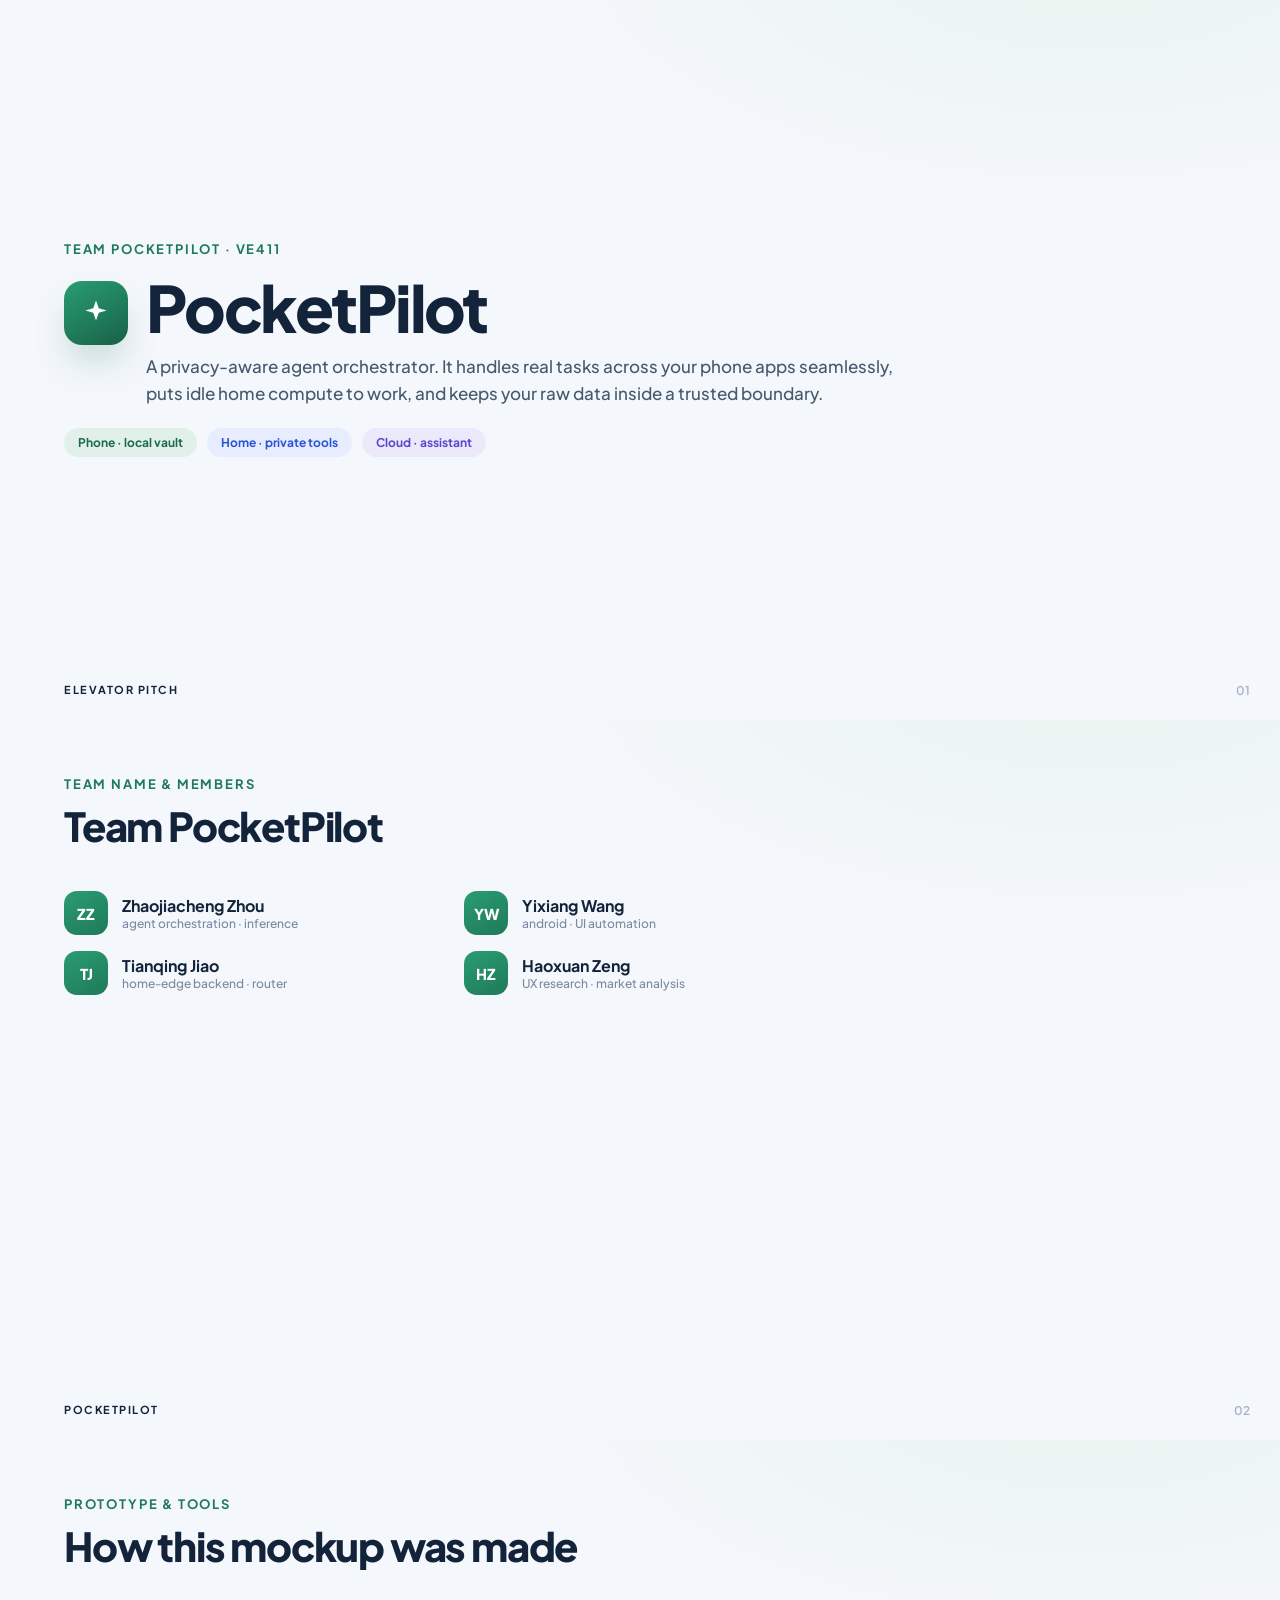
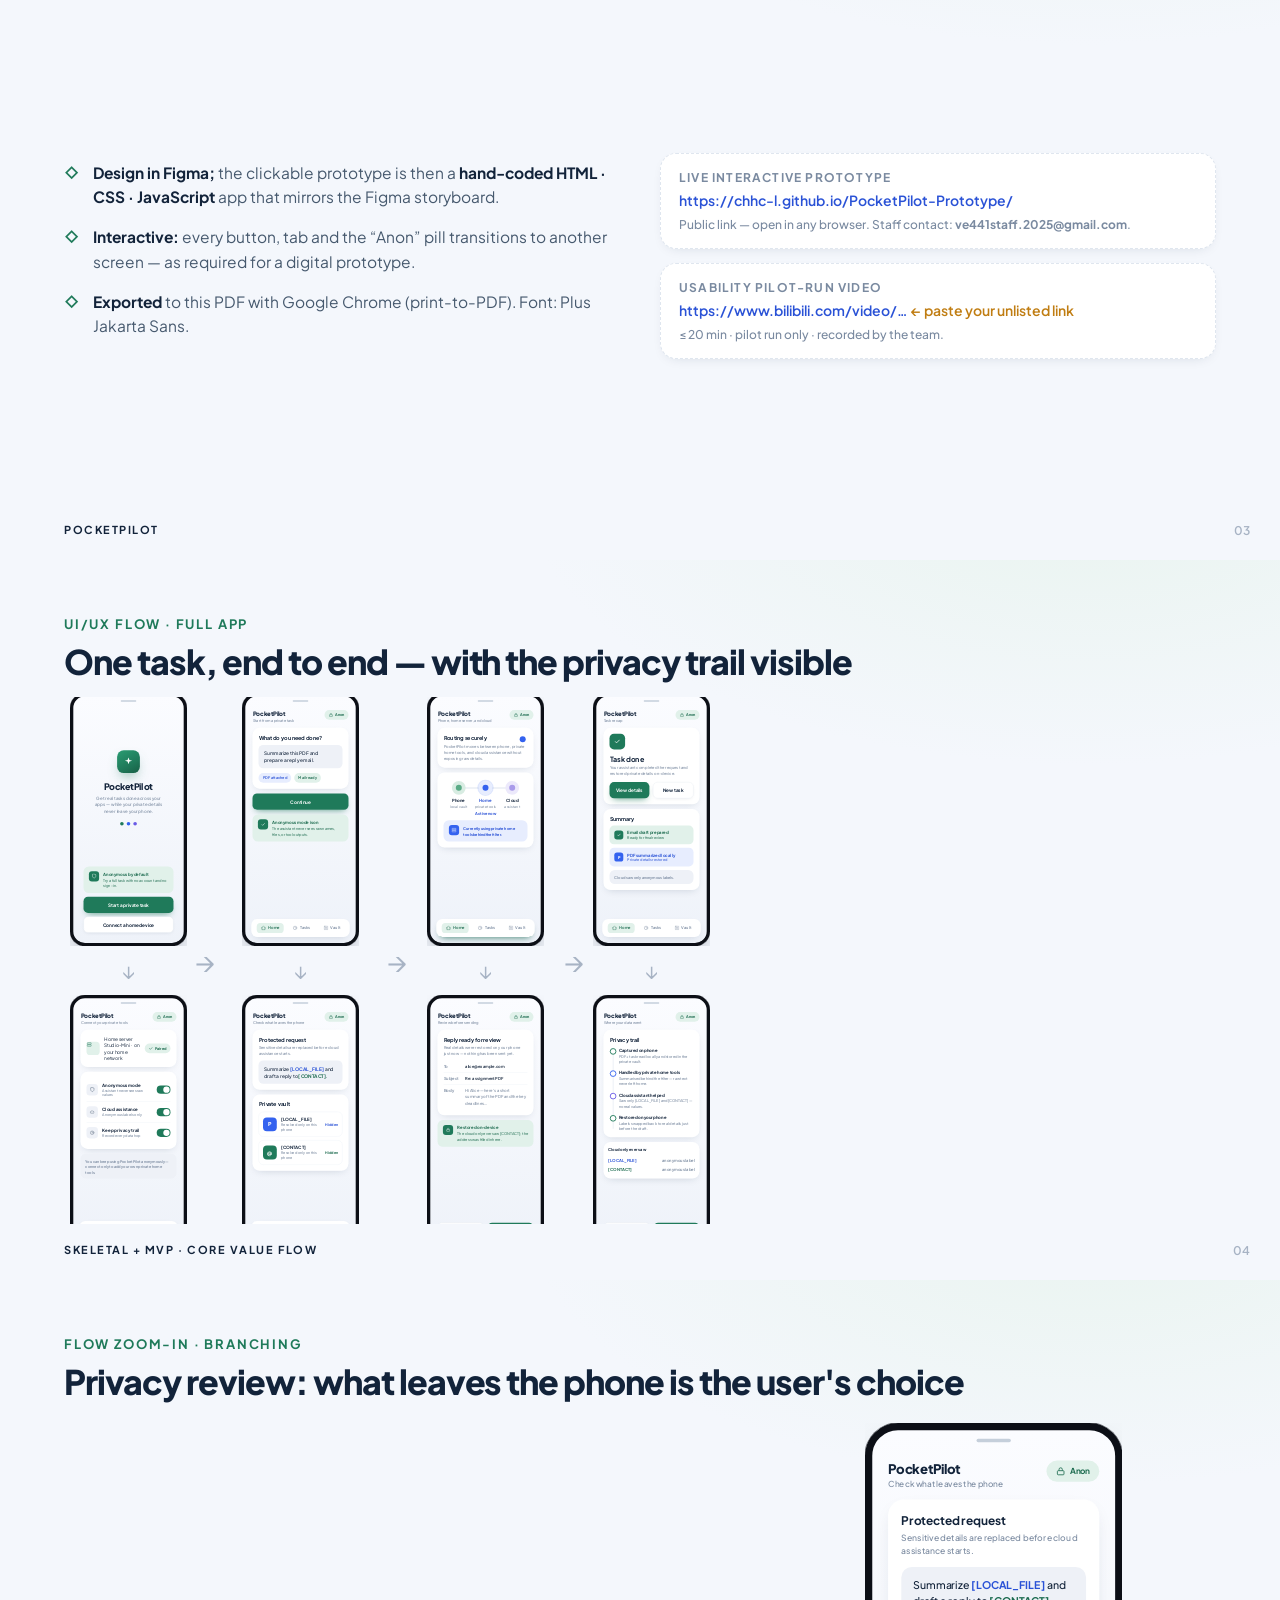
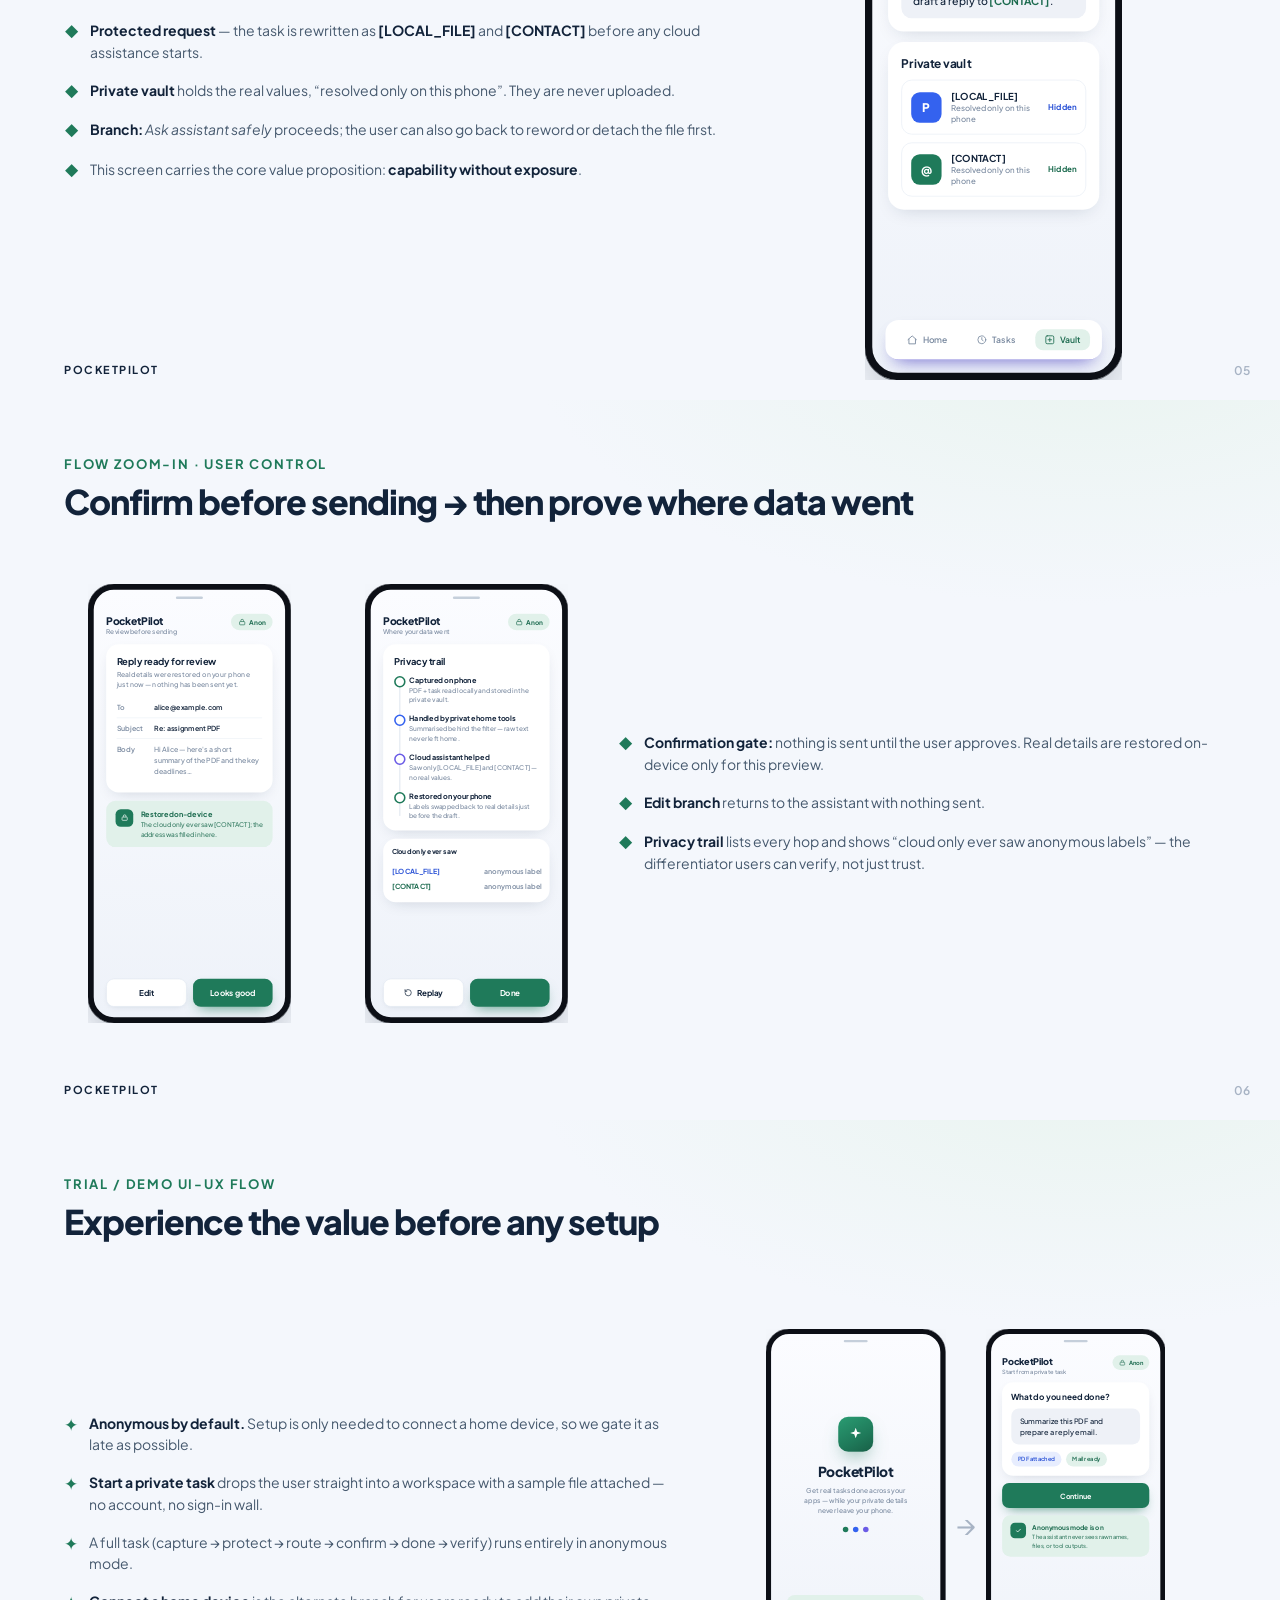
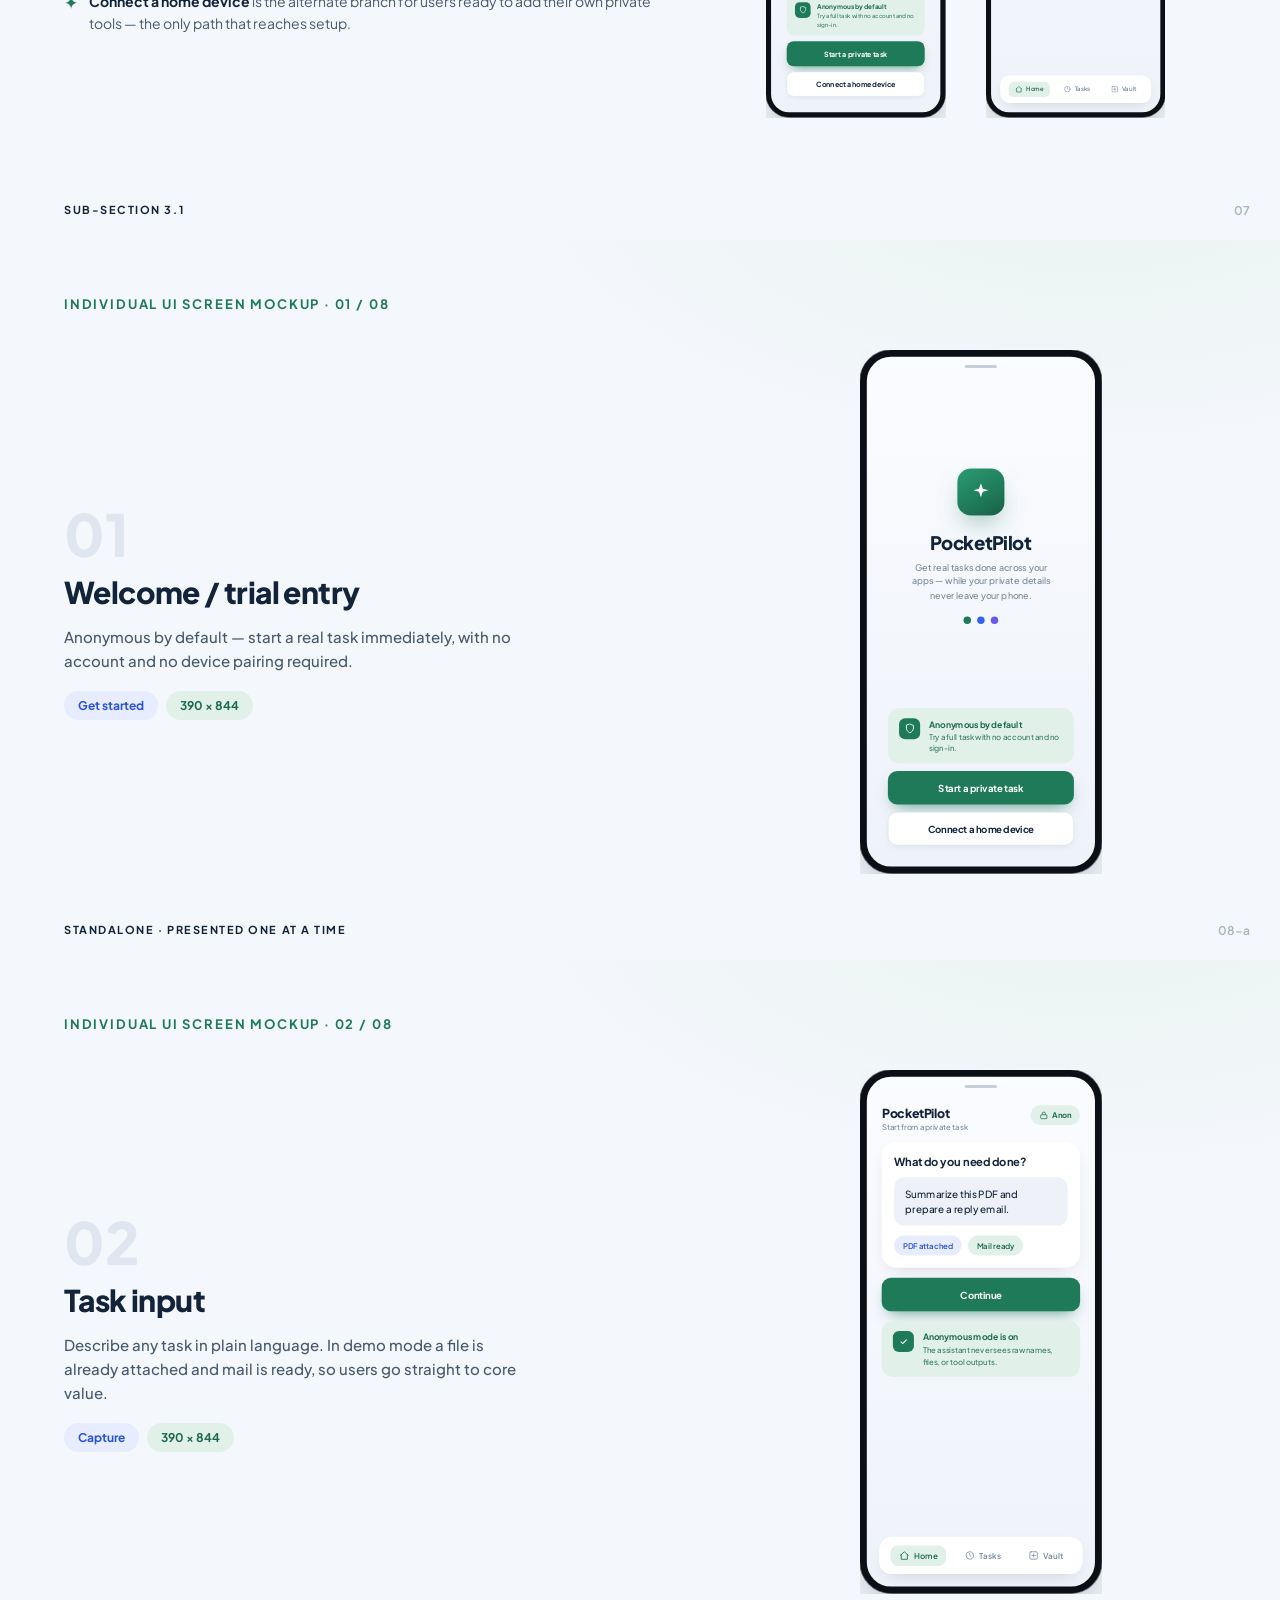
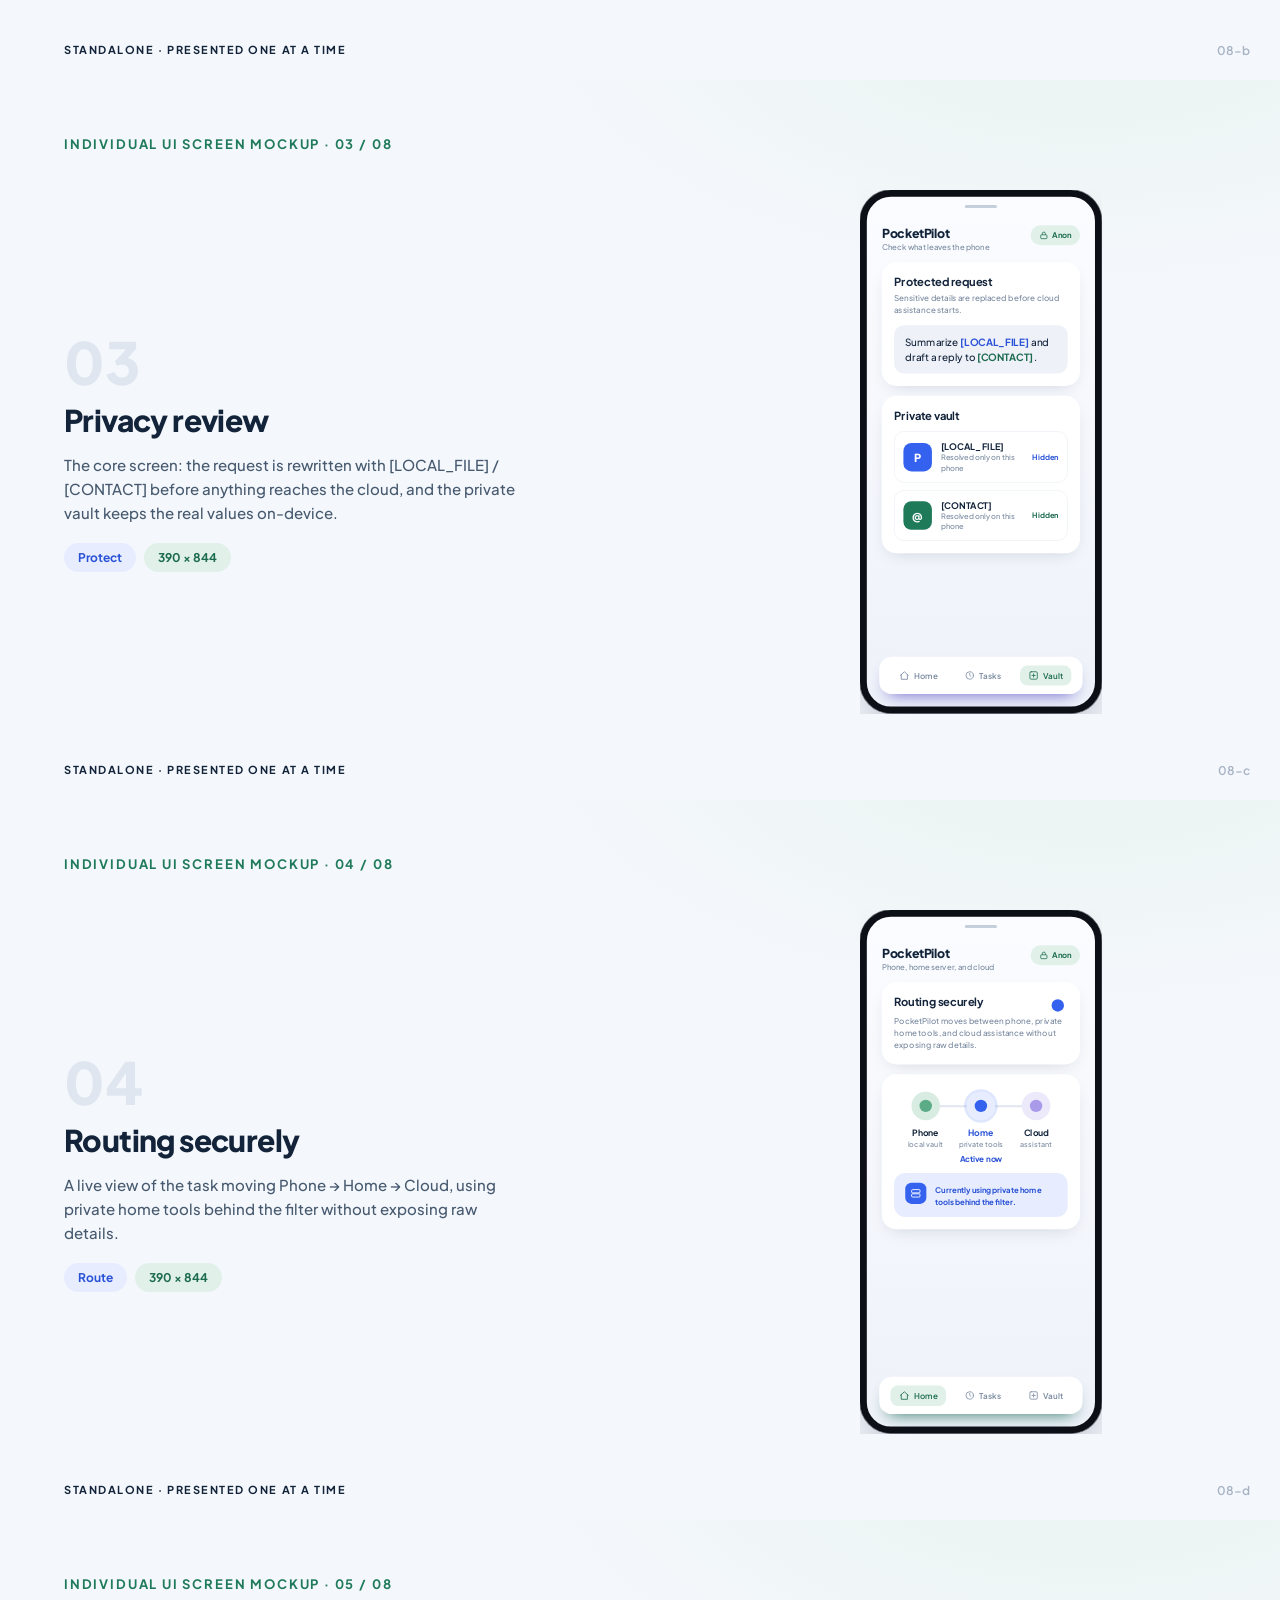
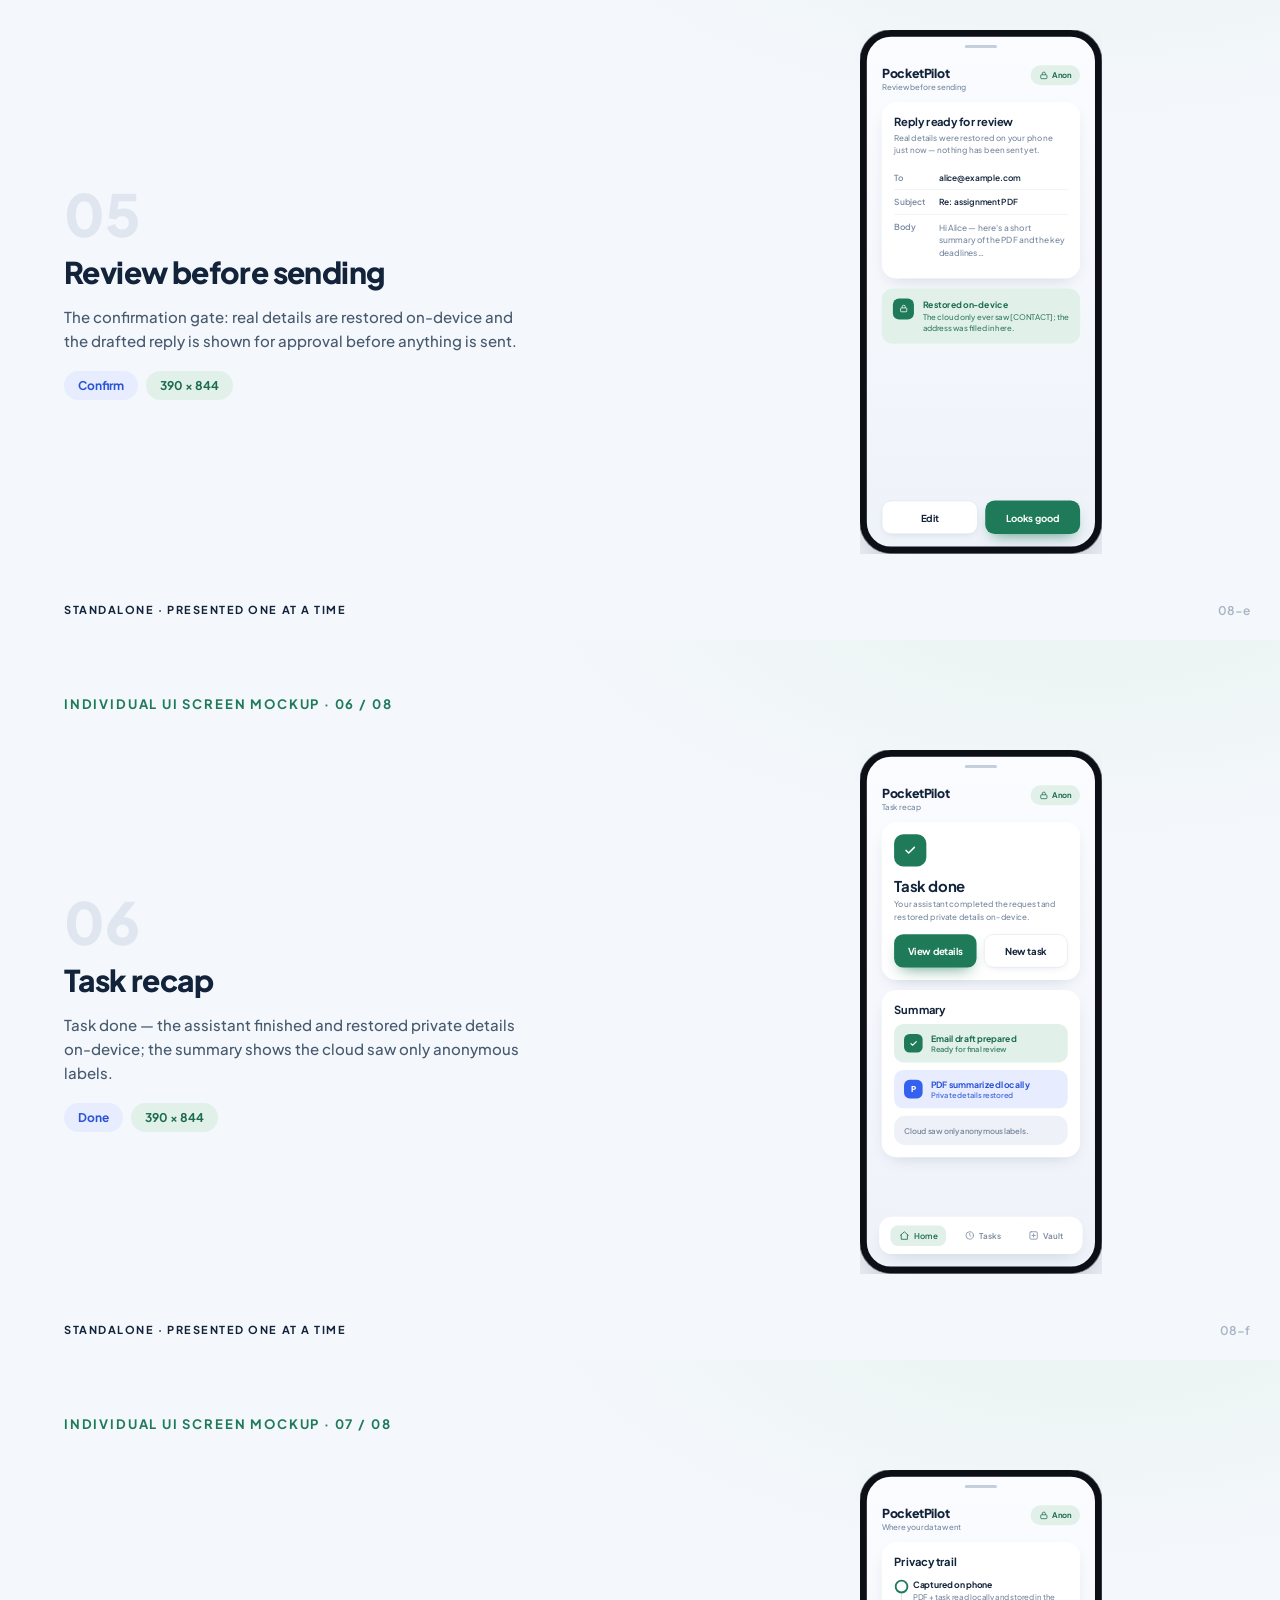
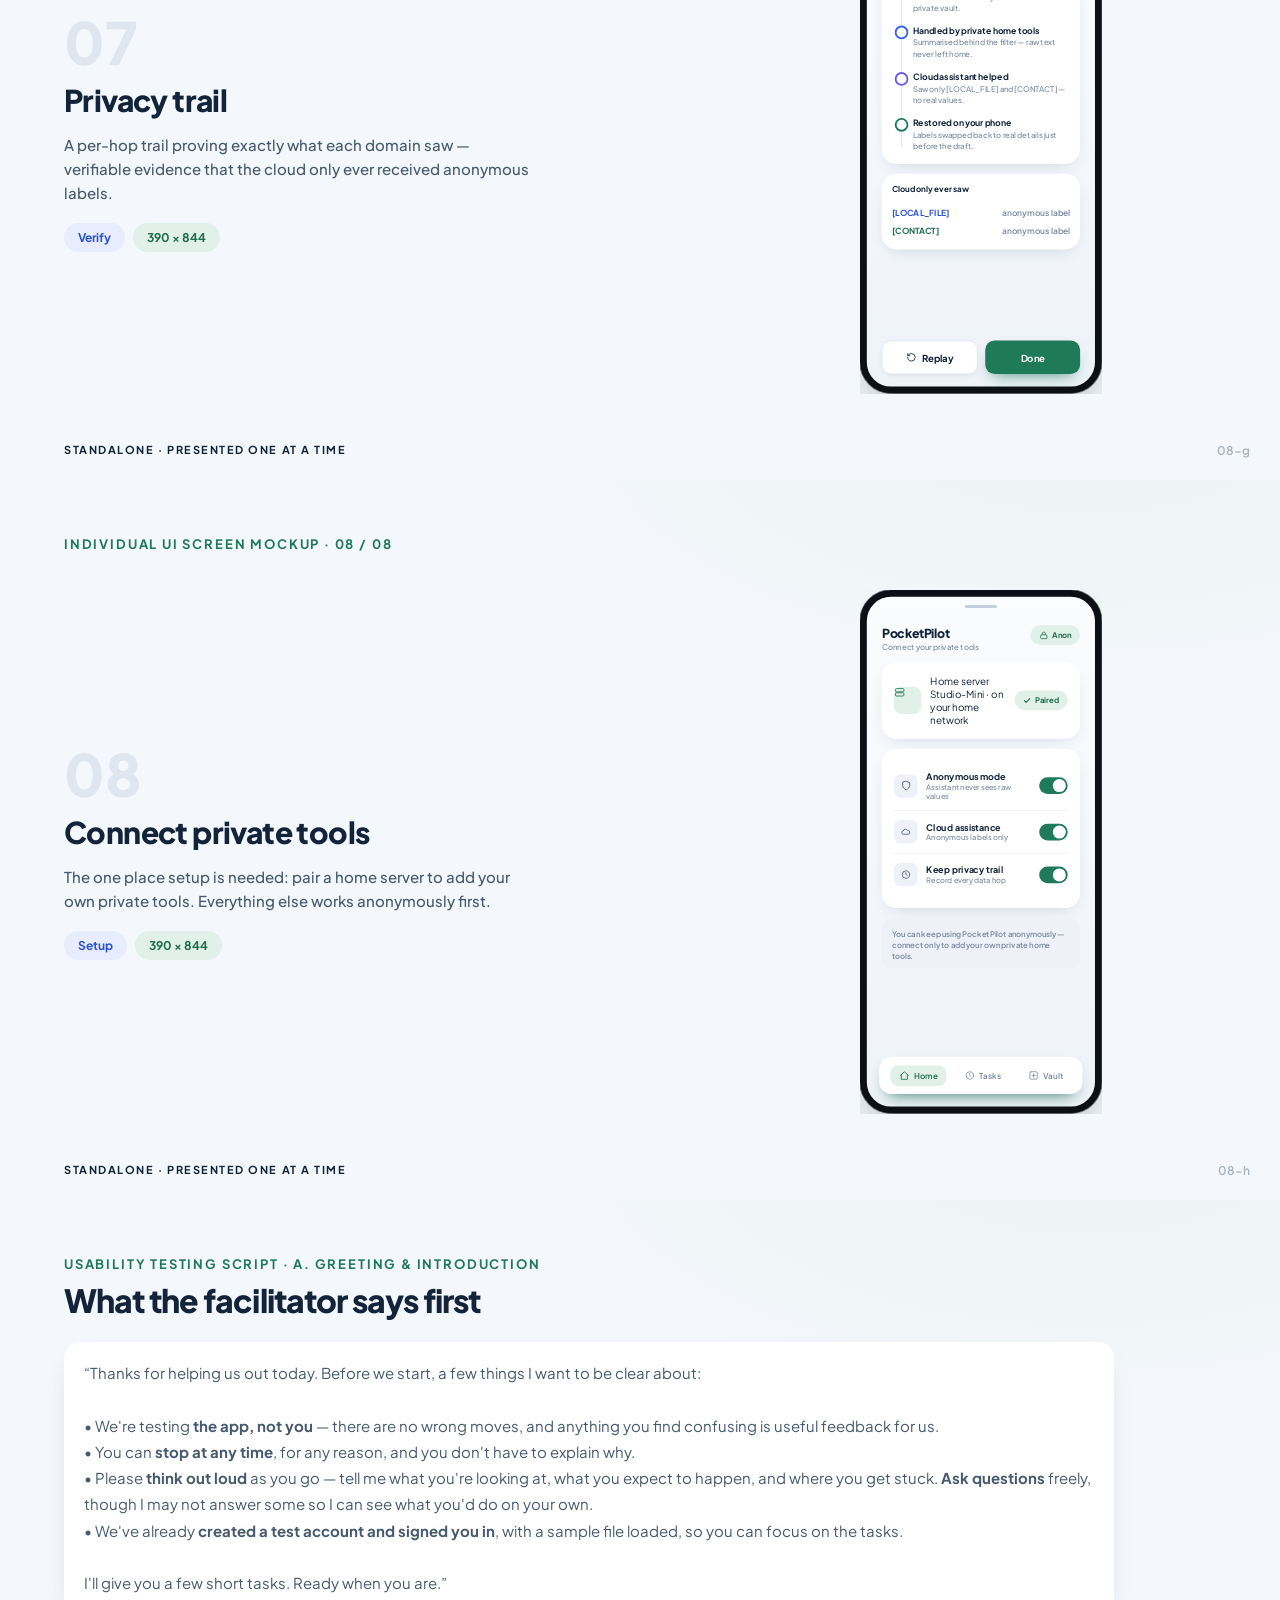
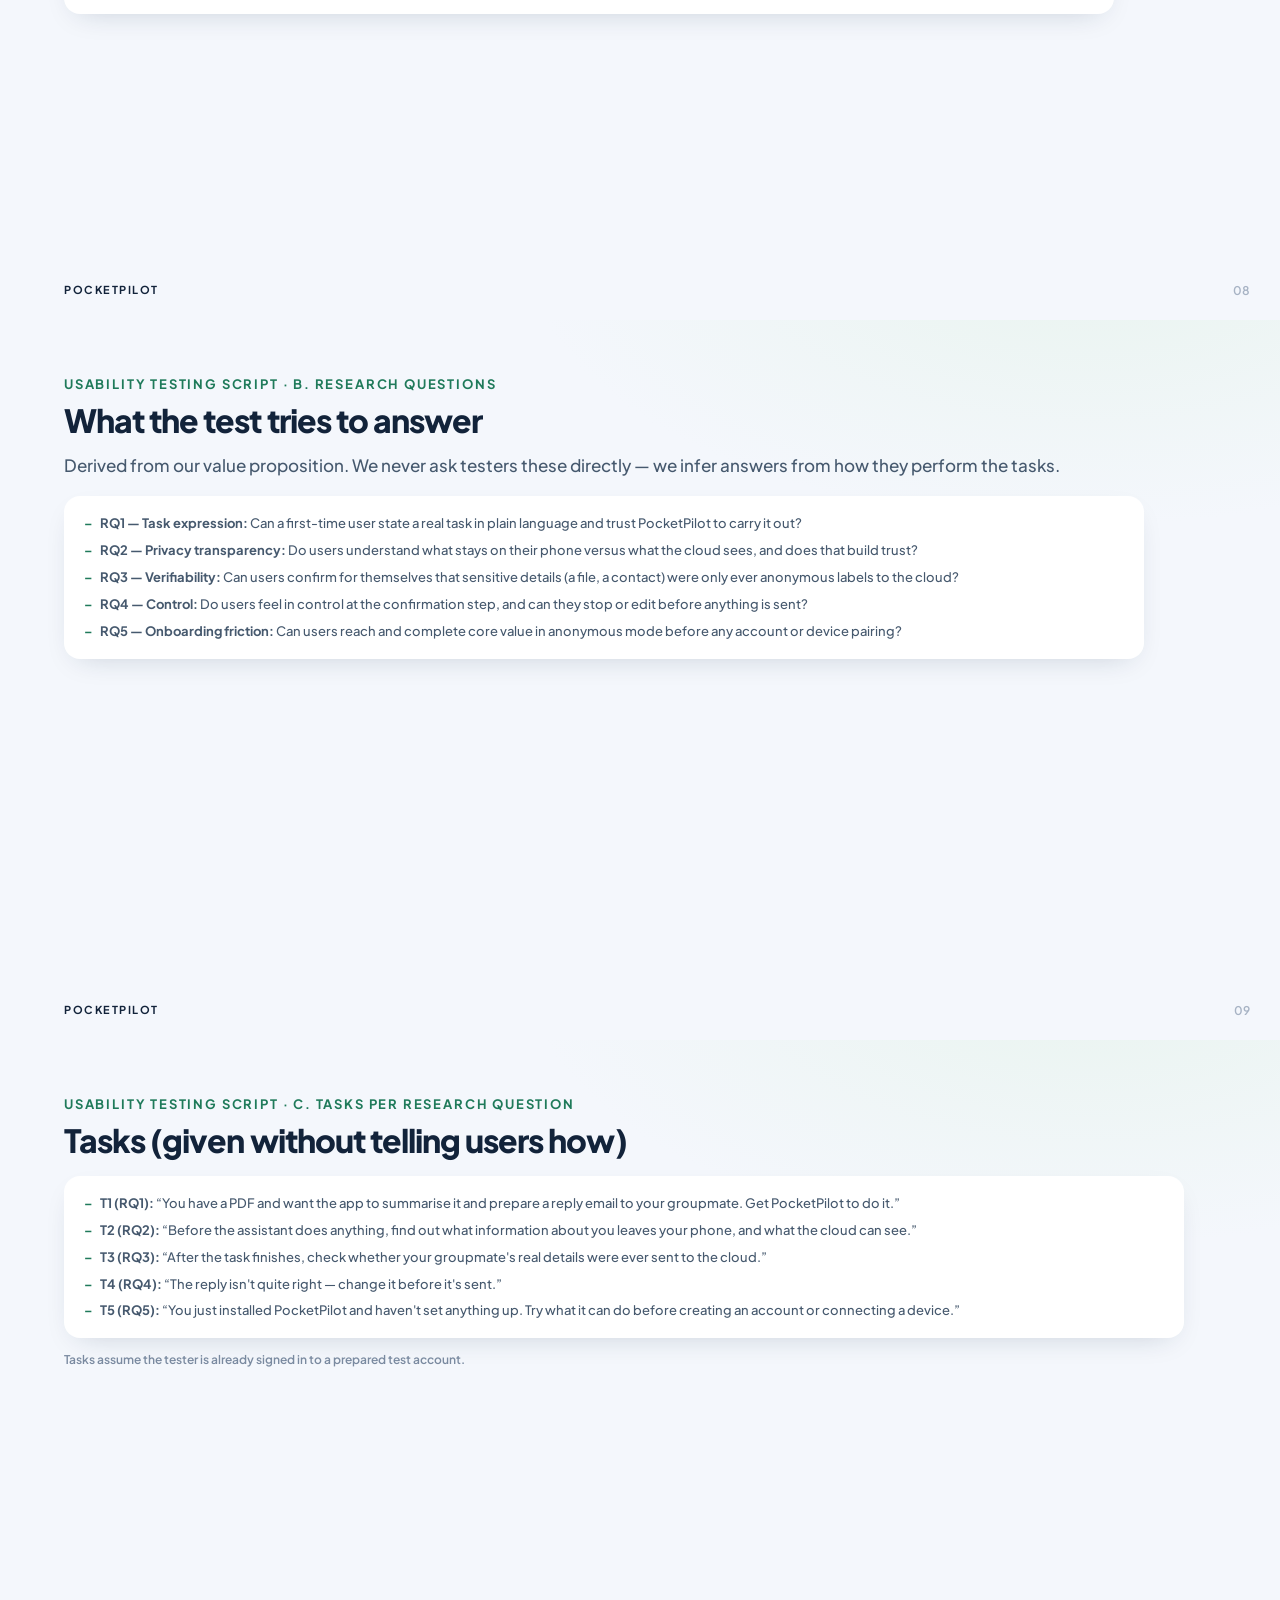
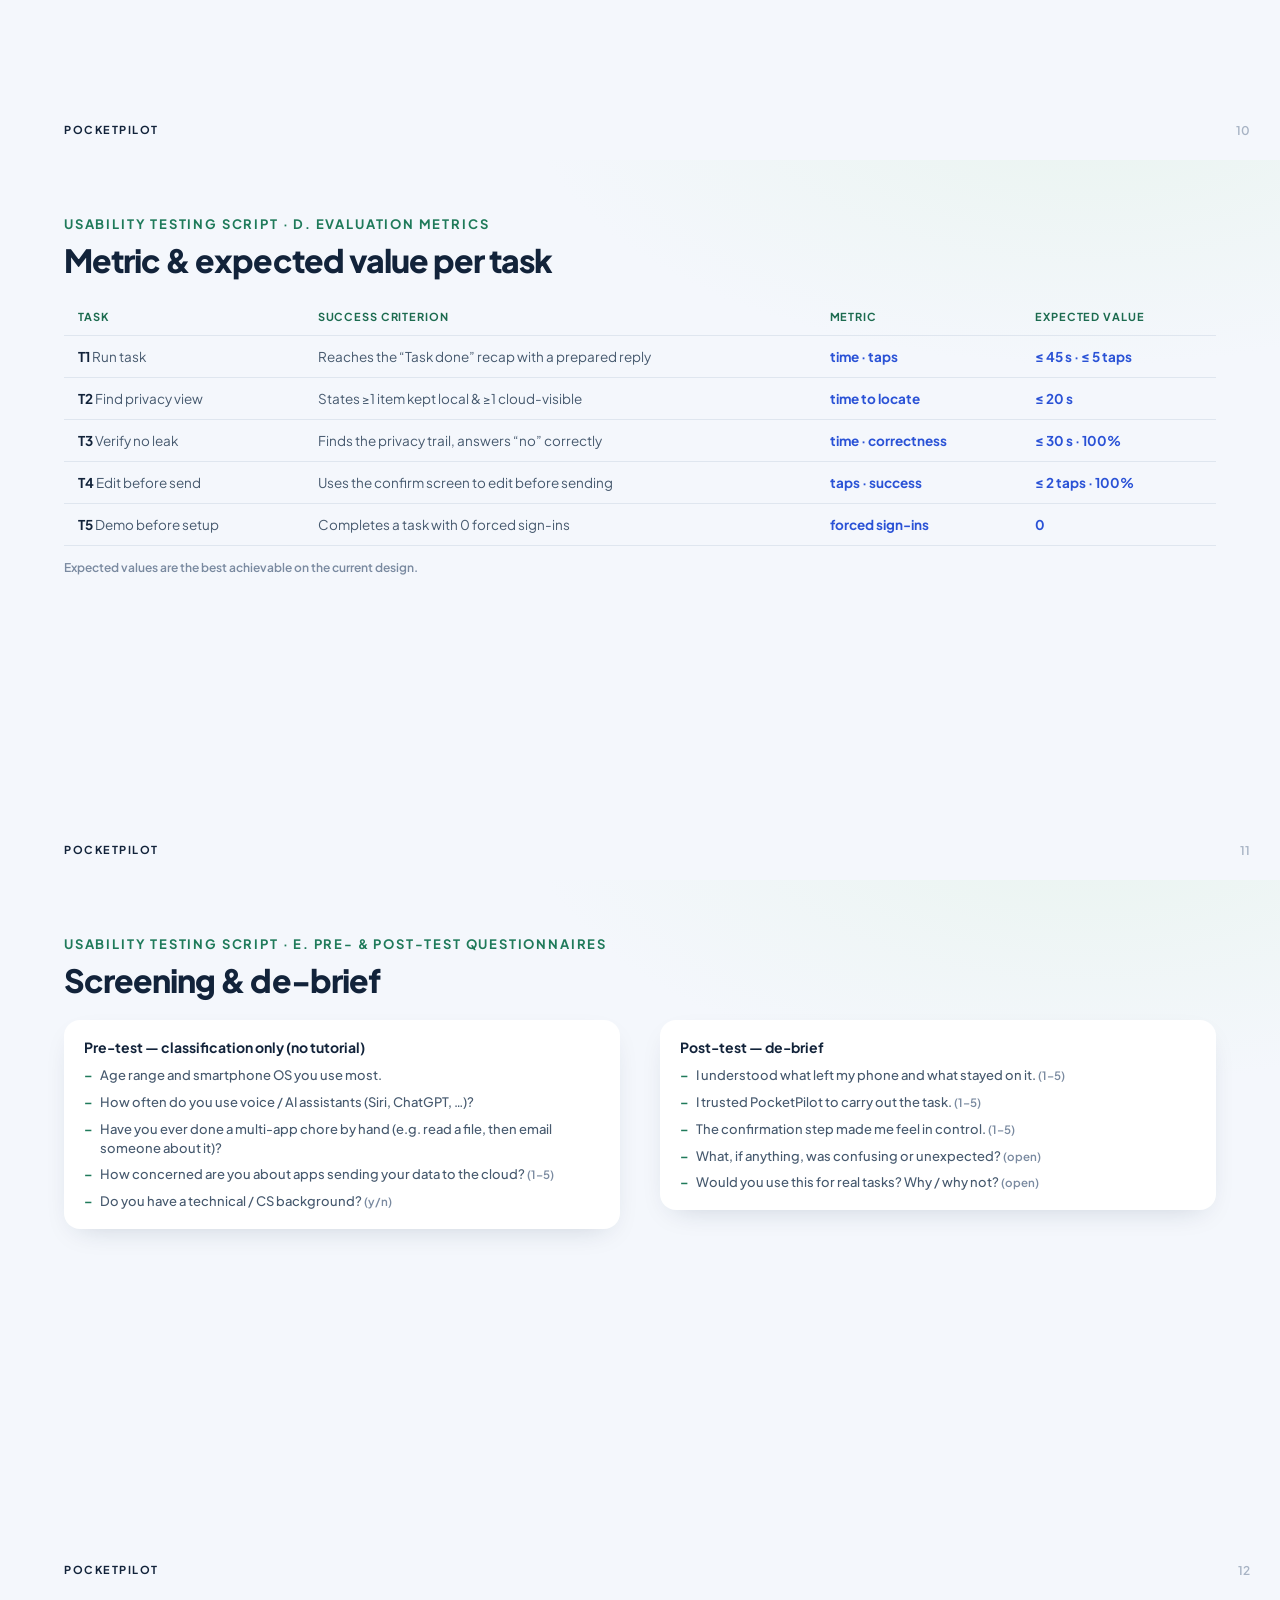
==== commit 7ae71d1b: "Polish deck: drop internal grade-weight notes, remove bottom-left bg blotch, darken corner label" ====
--- a/deck.html
+++ b/deck.html
@@ -155,7 +155,6 @@
     <br><br>
     I'll give you a few short tasks. Ready when you are.”
   </div>
-  <div style="font-size:12px;color:var(--ink-mute);margin-top:16px;font-weight:600">Weight: 3% of the 30% usability-testing grade.</div>
   <div class="brandmark">PocketPilot</div>
   <div class="pageno">08</div>
 </section>
@@ -174,7 +173,6 @@
       <li><b>RQ5 — Onboarding friction:</b> Can users reach and complete core value in anonymous mode before any account or device pairing?</li>
     </ul>
   </div>
-  <div style="font-size:12px;color:var(--ink-mute);margin-top:14px;font-weight:600">Weight: 20% of the 30%.</div>
   <div class="brandmark">PocketPilot</div>
   <div class="pageno">09</div>
 </section>
@@ -192,7 +190,7 @@
       <li><b>T5 (RQ5):</b> “You just installed PocketPilot and haven't set anything up. Try what it can do before creating an account or connecting a device.”</li>
     </ul>
   </div>
-  <div style="font-size:12px;color:var(--ink-mute);margin-top:14px;font-weight:600">Weight: 60% of the 30%. Tasks assume the tester is already signed in to a prepared test account.</div>
+  <div style="font-size:12px;color:var(--ink-mute);margin-top:14px;font-weight:600">Tasks assume the tester is already signed in to a prepared test account.</div>
   <div class="brandmark">PocketPilot</div>
   <div class="pageno">10</div>
 </section>
@@ -211,7 +209,7 @@
       <tr><td><b>T5</b> Demo before setup</td><td>Completes a task with 0 forced sign-ins</td><td class="metric">forced sign-ins</td><td class="metric">0</td></tr>
     </tbody>
   </table>
-  <div style="font-size:12px;color:var(--ink-mute);margin-top:14px;font-weight:600">Weight: 15% of the 30%. Expected values are the best achievable on the current design.</div>
+  <div style="font-size:12px;color:var(--ink-mute);margin-top:14px;font-weight:600">Expected values are the best achievable on the current design.</div>
   <div class="brandmark">PocketPilot</div>
   <div class="pageno">11</div>
 </section>
@@ -242,7 +240,6 @@
       </ul>
     </div>
   </div>
-  <div style="font-size:12px;color:var(--ink-mute);margin-top:14px;font-weight:600">Weight: 2% of the 30%.</div>
   <div class="brandmark">PocketPilot</div>
   <div class="pageno">12</div>
 </section>
--- a/styles.css
+++ b/styles.css
@@ -217,7 +217,6 @@
   width: 1280px; height: 720px; position: relative; overflow: hidden;
   background:
     radial-gradient(80% 70% at 85% -10%, #e9f4ef 0%, transparent 55%),
-    radial-gradient(70% 60% at -5% 110%, #e7ecfb 0%, transparent 55%),
     #f4f7fc;
   padding: 56px 64px; page-break-after: always; display: flex; flex-direction: column;
 }
@@ -226,7 +225,7 @@
 .slide h2.stitle { font-size: 40px; font-weight: 800; letter-spacing: -0.03em; margin-top: 8px; color: var(--ink); }
 .slide .lead { font-size: 17px; color: var(--ink-2); margin-top: 12px; max-width: 900px; line-height: 1.55; font-weight: 500; }
 .slide .pageno { position: absolute; right: 30px; bottom: 22px; font-size: 12px; color: var(--ink-faint); font-weight: 600; }
-.slide .brandmark { position: absolute; left: 64px; bottom: 24px; font-size: 11px; letter-spacing: .14em; color: var(--ink-faint); text-transform: uppercase; font-weight: 700; }
+.slide .brandmark { position: absolute; left: 64px; bottom: 24px; font-size: 11px; letter-spacing: .14em; color: var(--ink); text-transform: uppercase; font-weight: 700; }
 
 /* domain badges (deck) */
 .dbadge { display: inline-flex; align-items: center; gap: 7px; font-size: 12px; font-weight: 700; padding: 7px 14px; border-radius: 999px; }
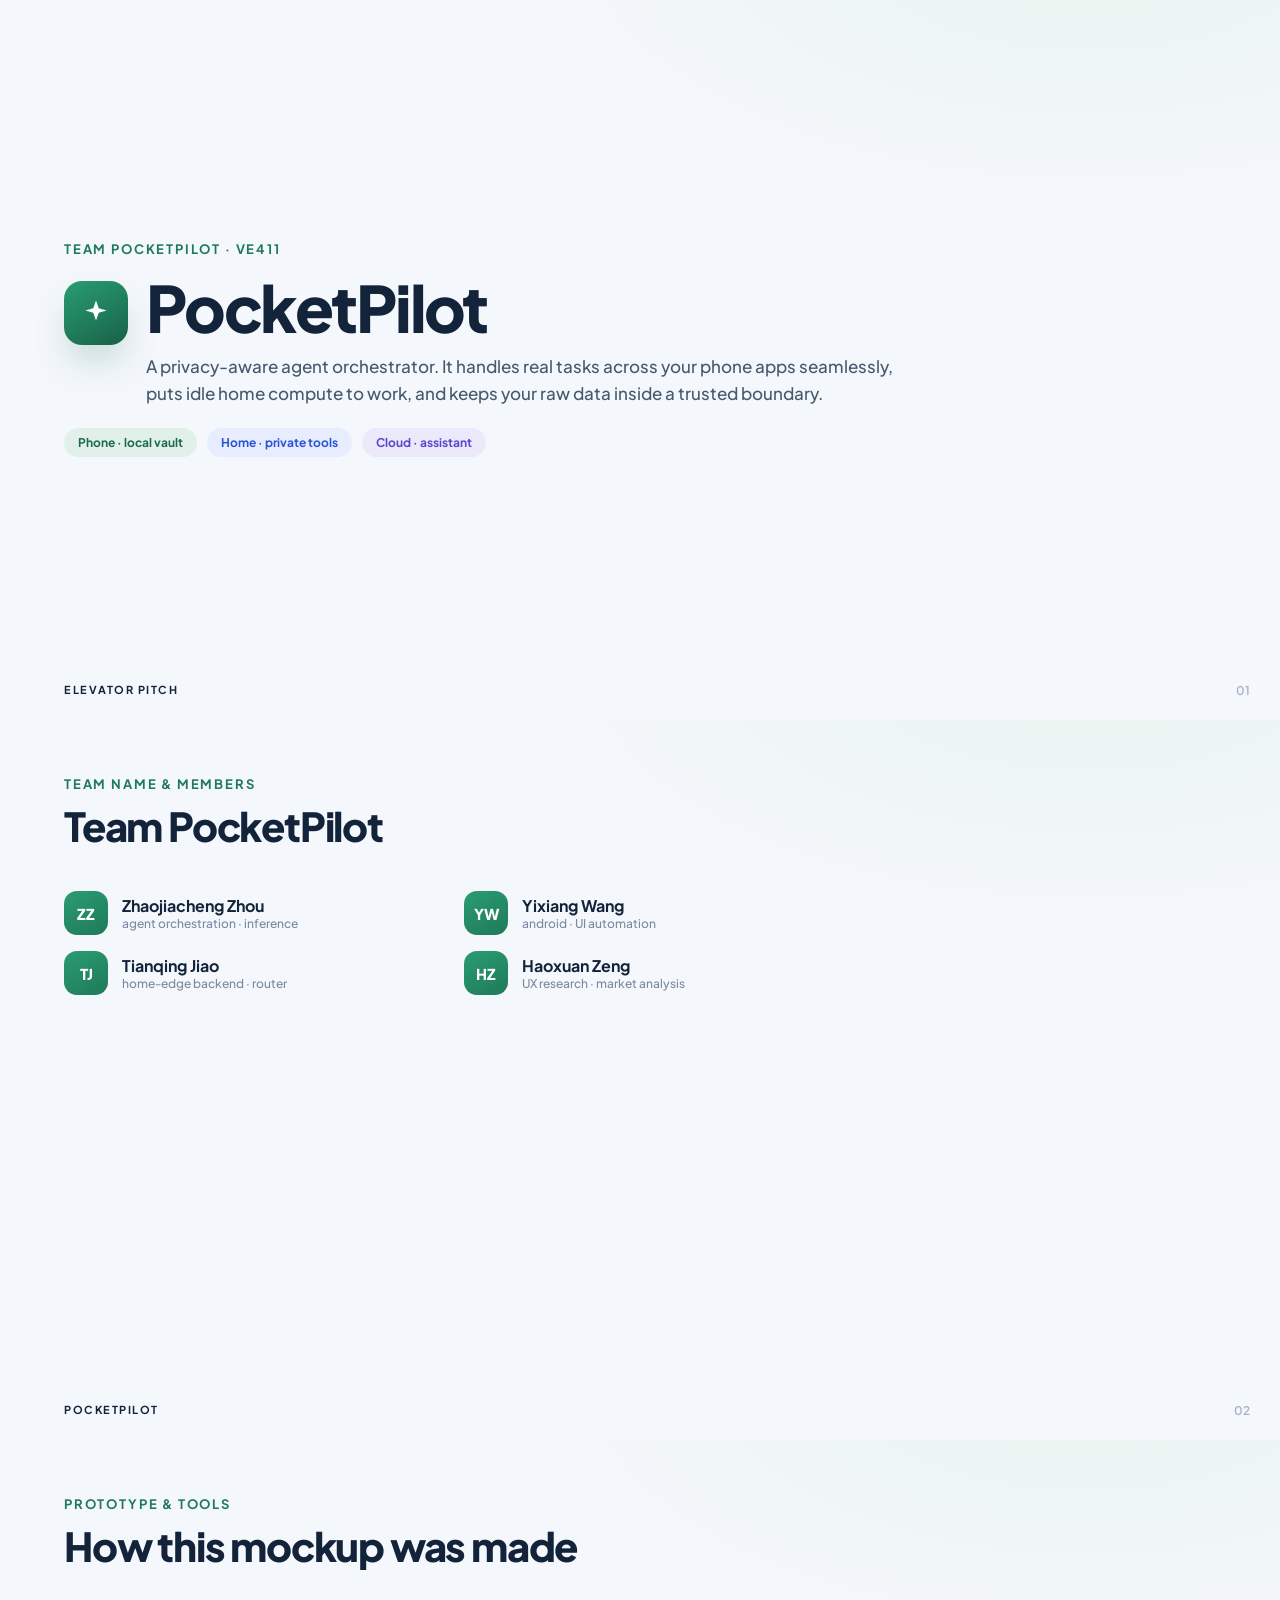
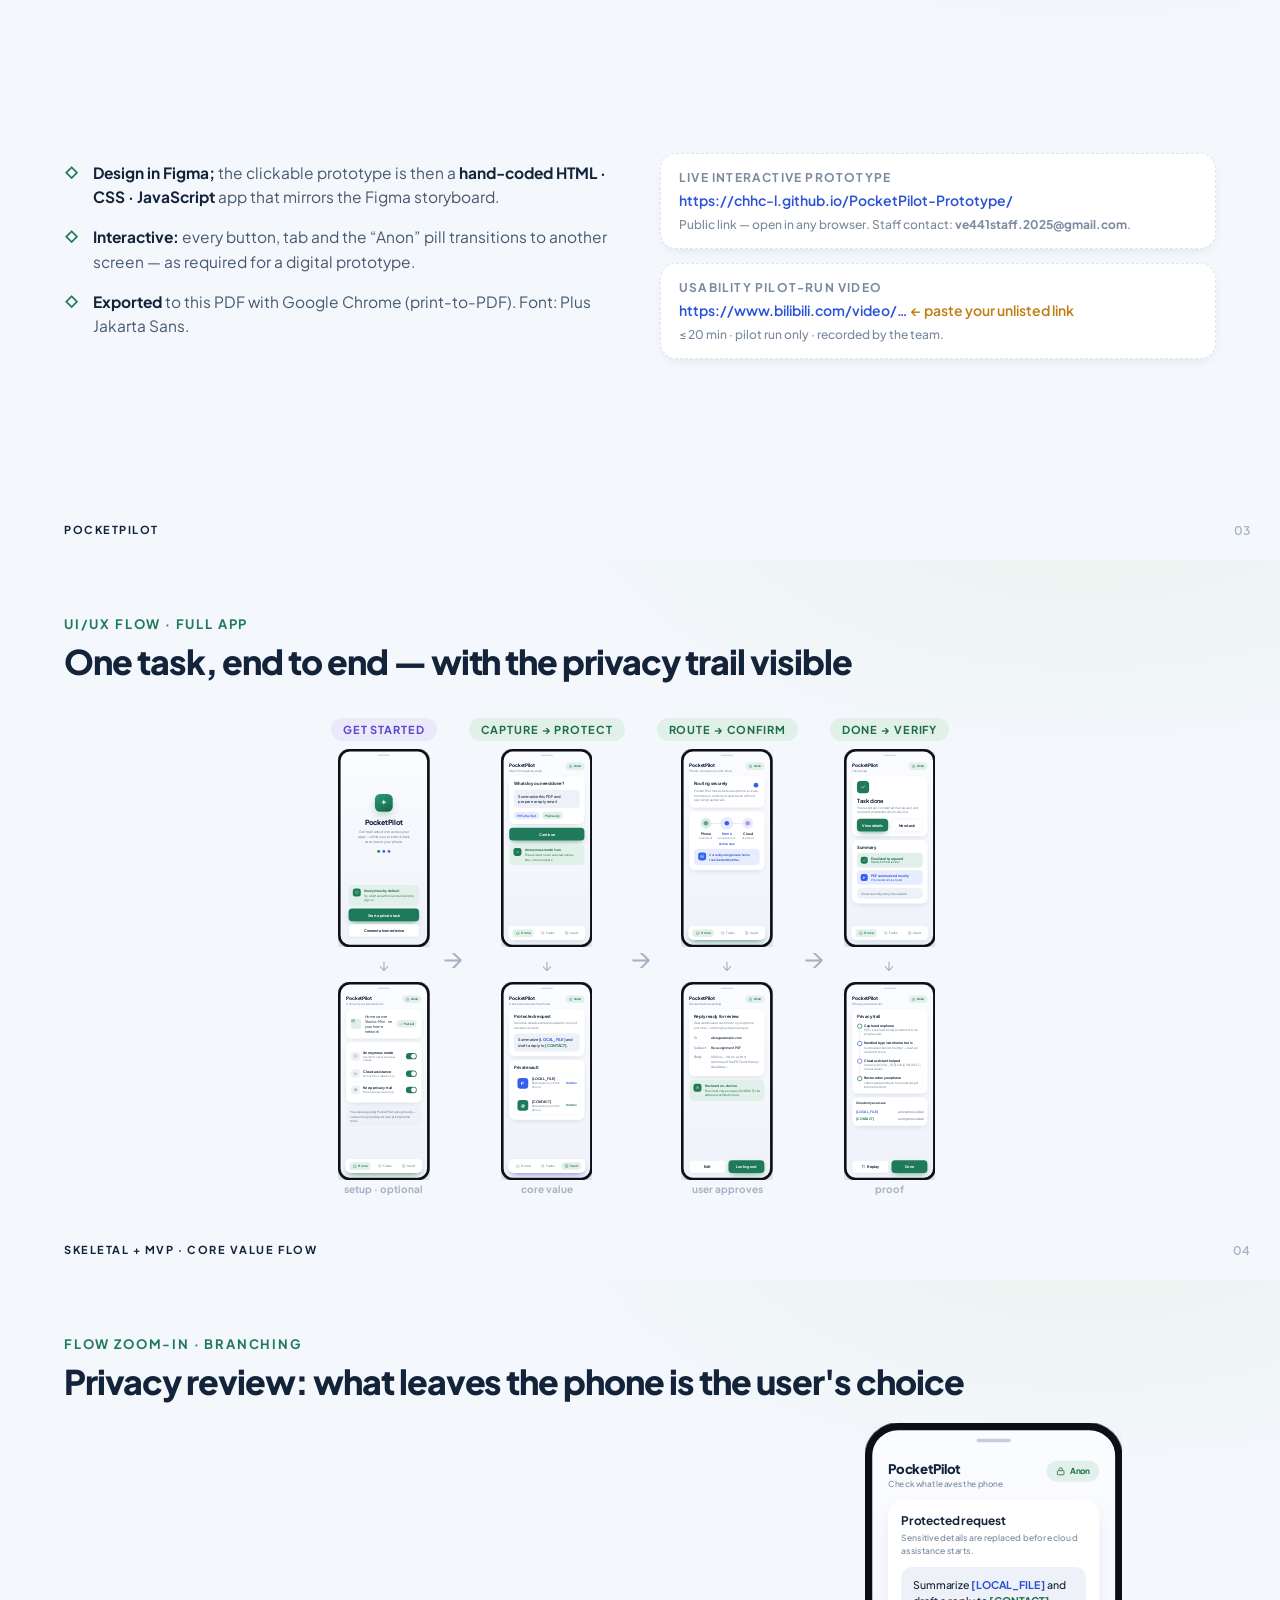
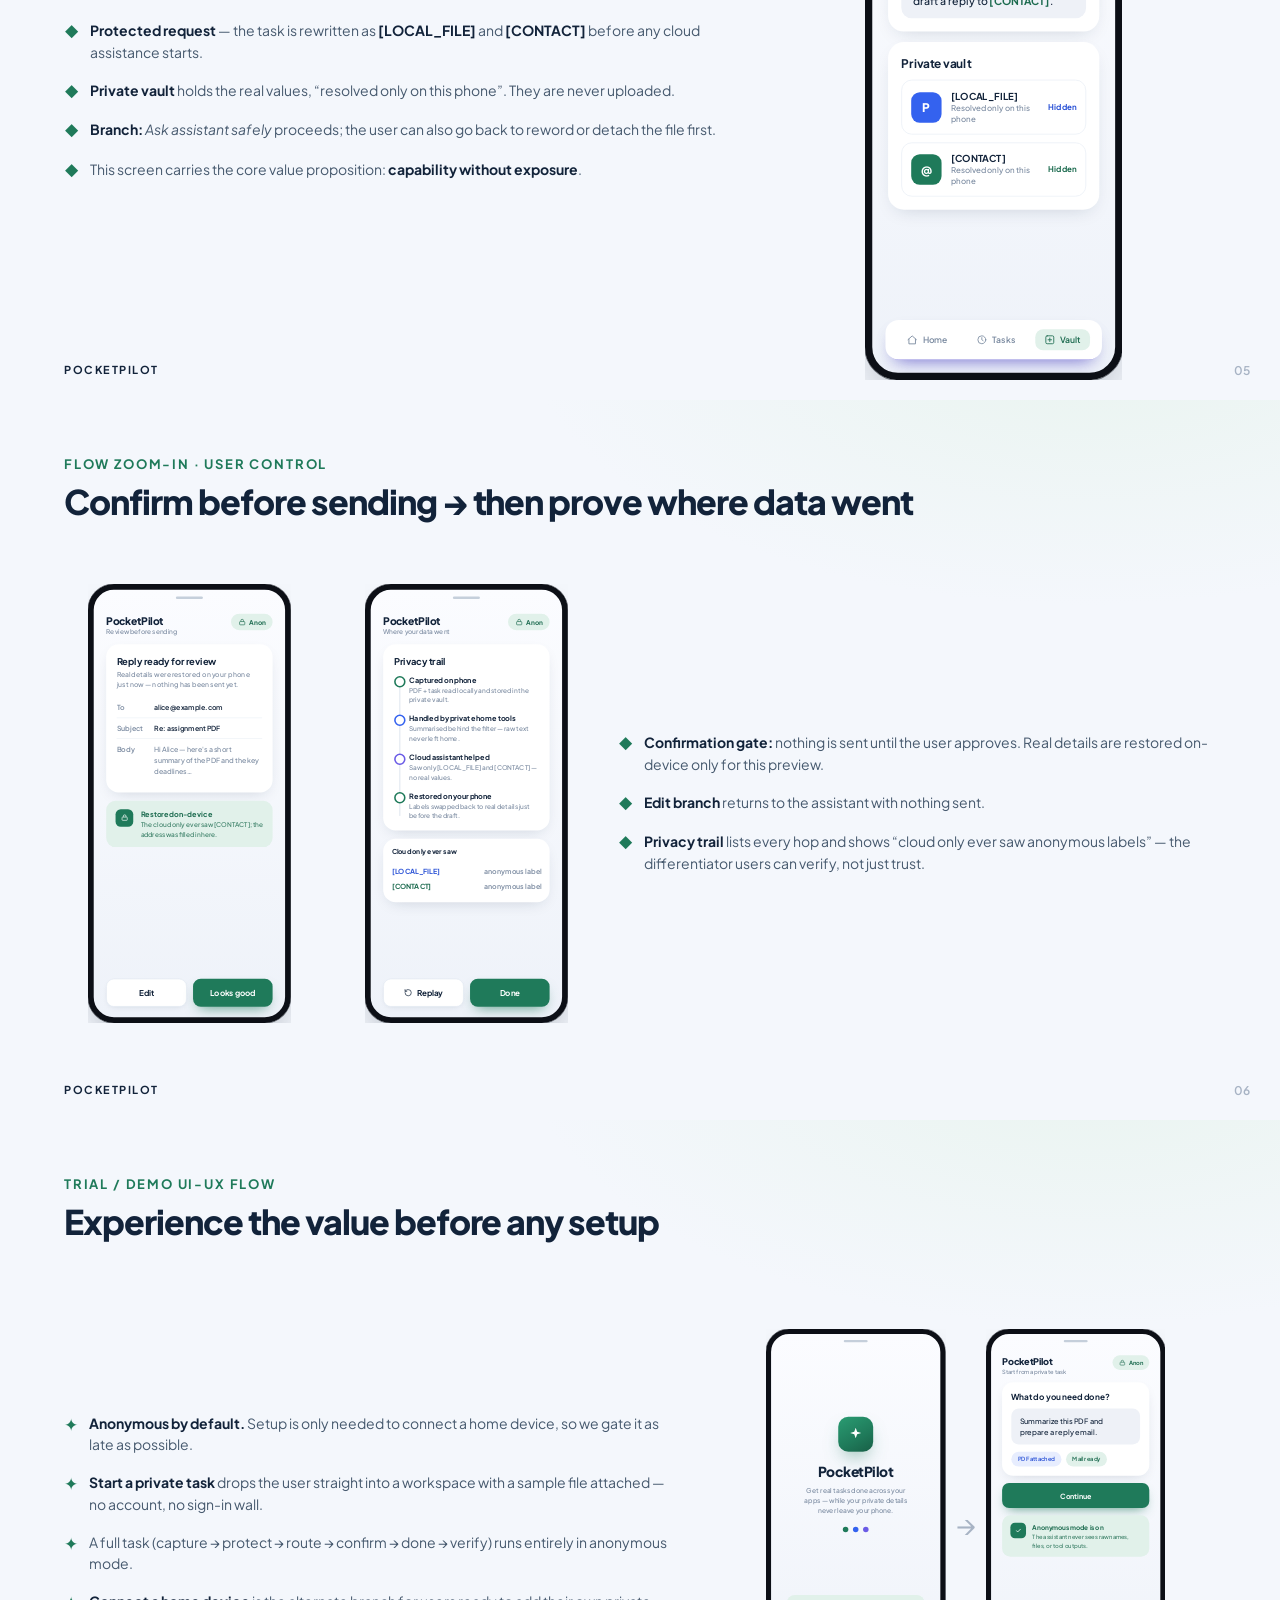
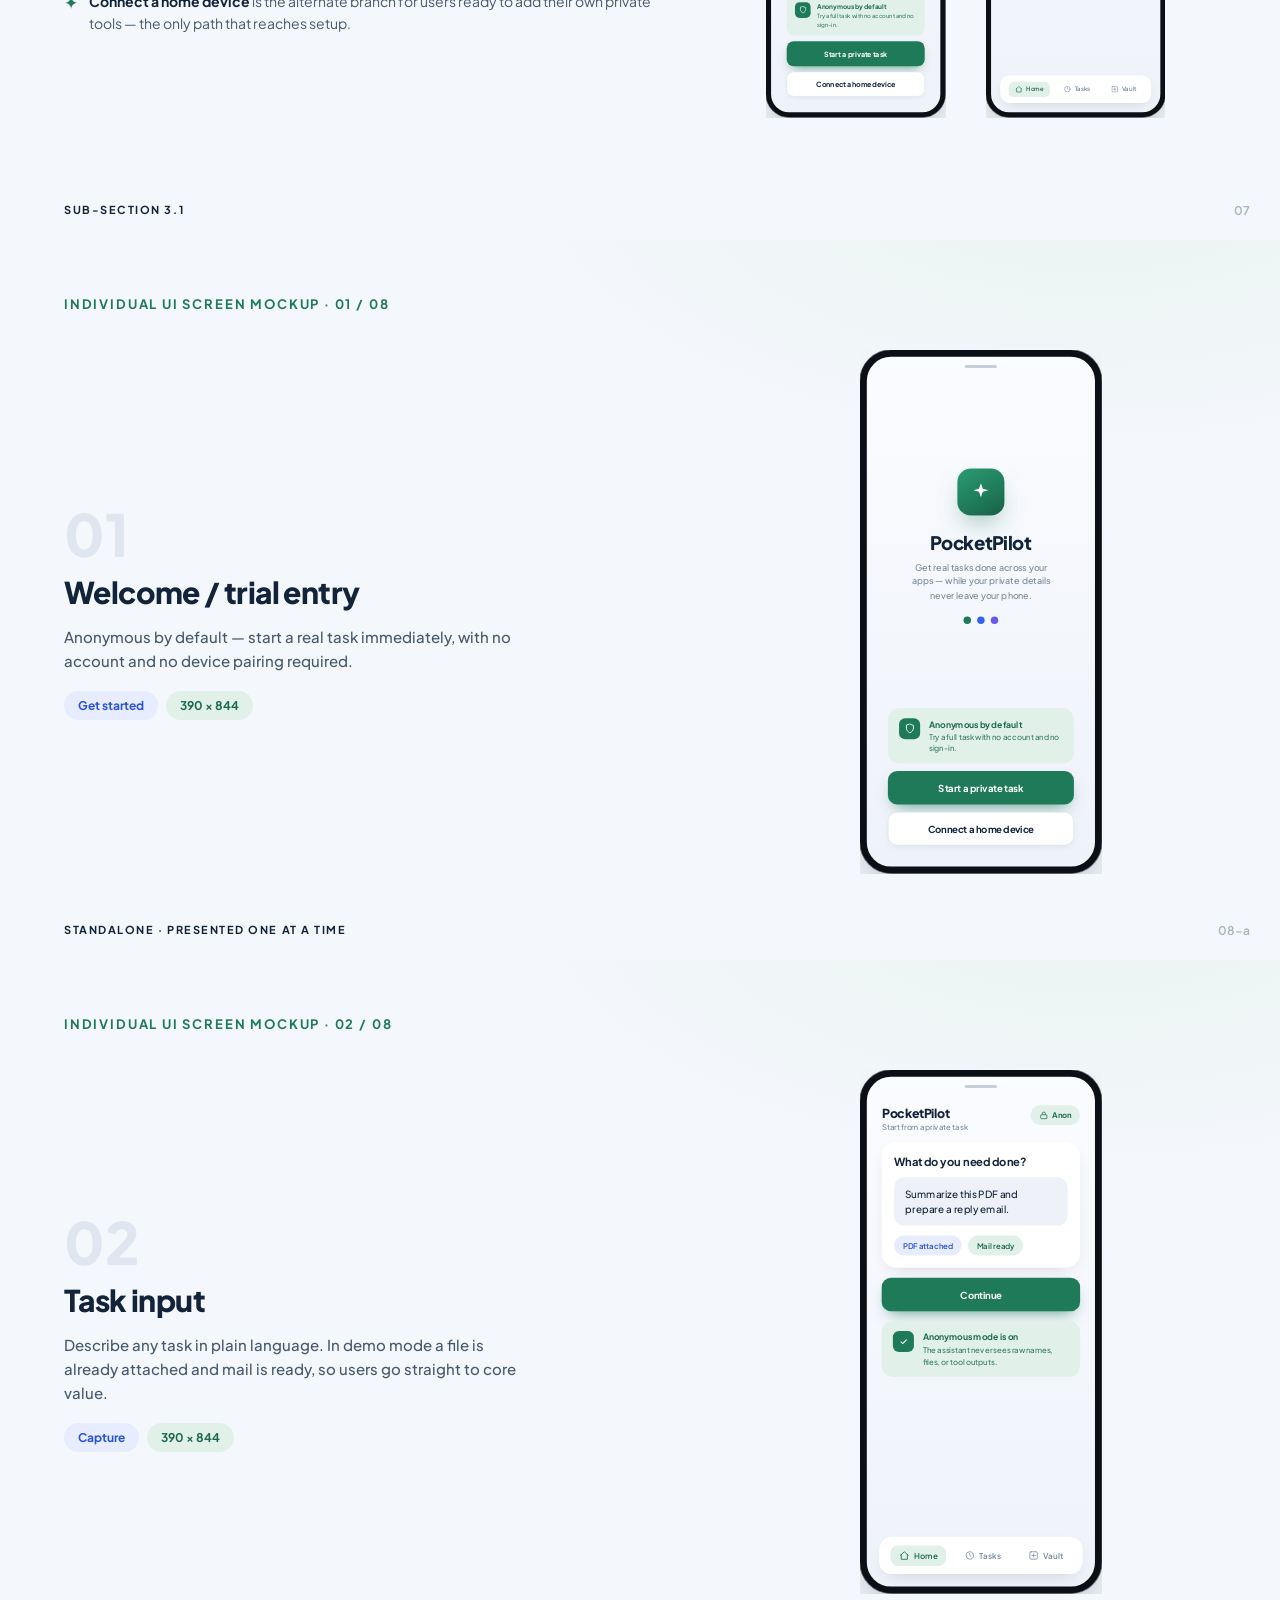
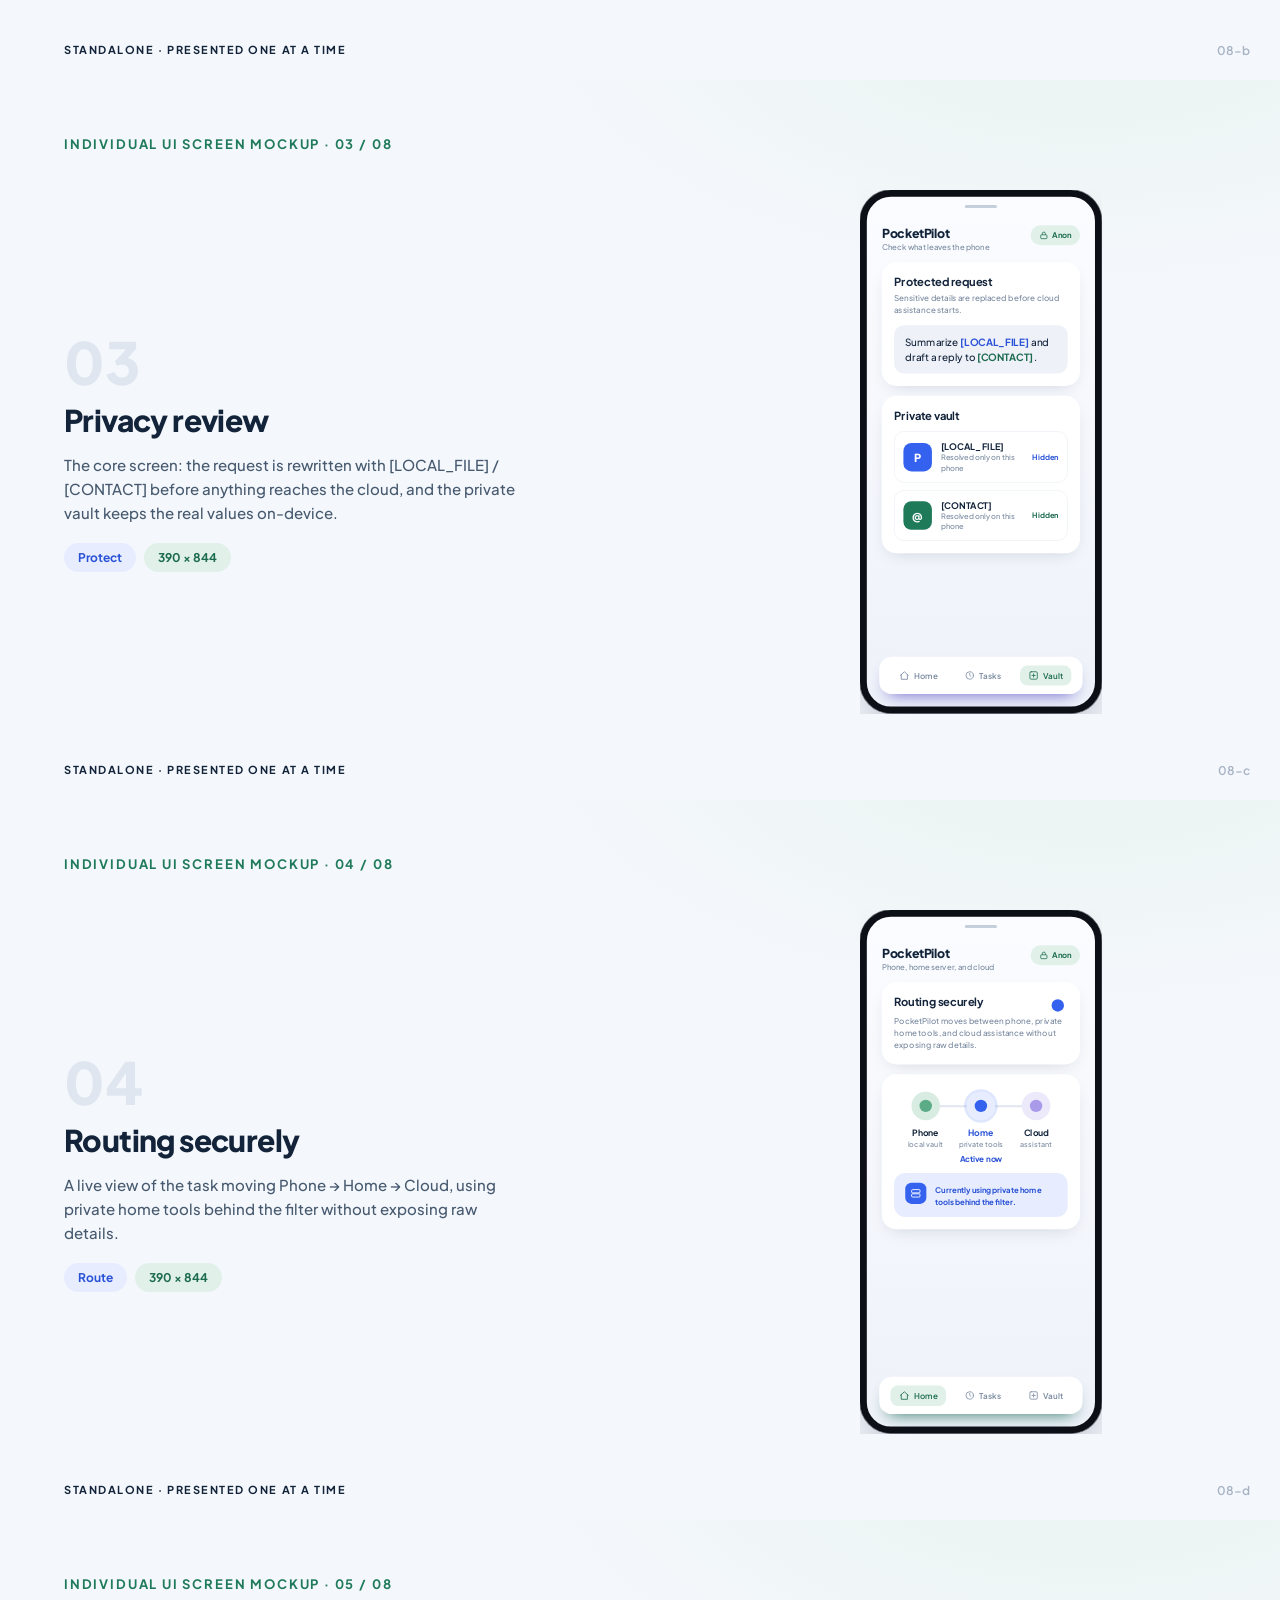
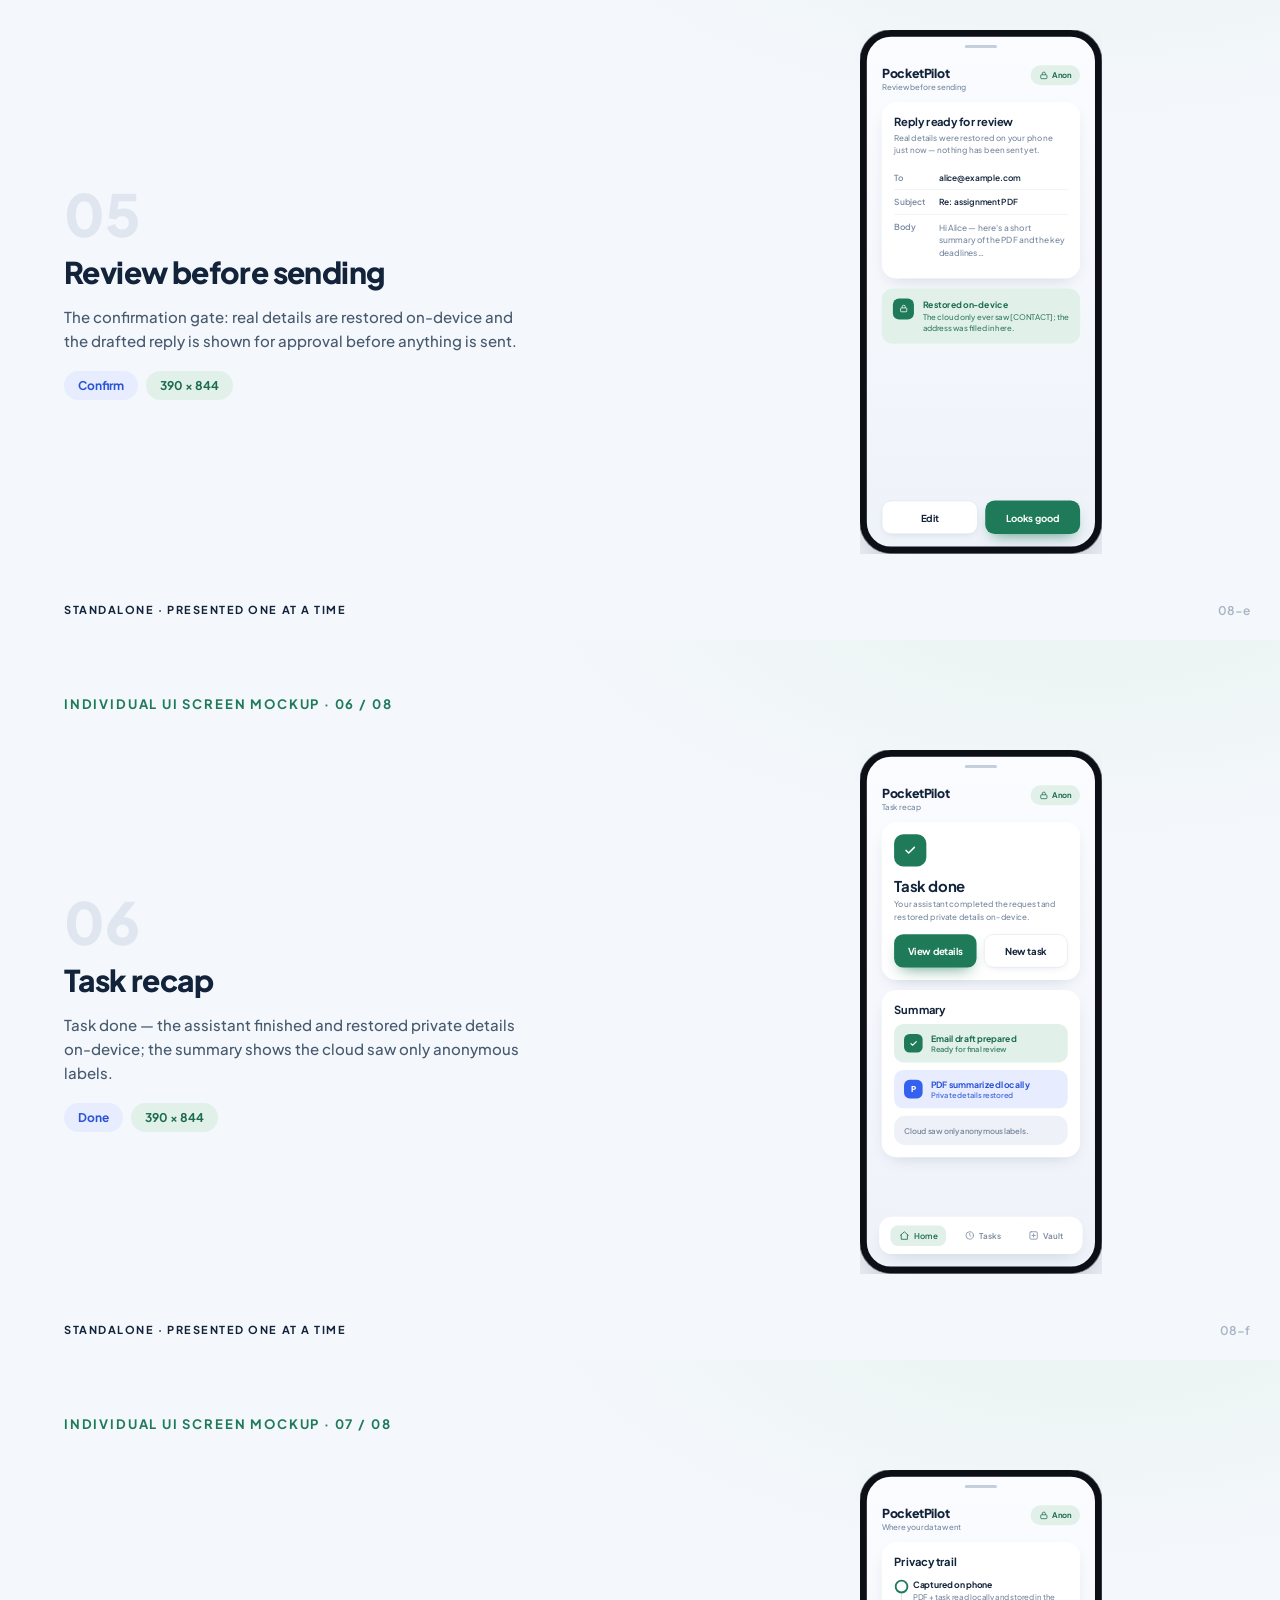
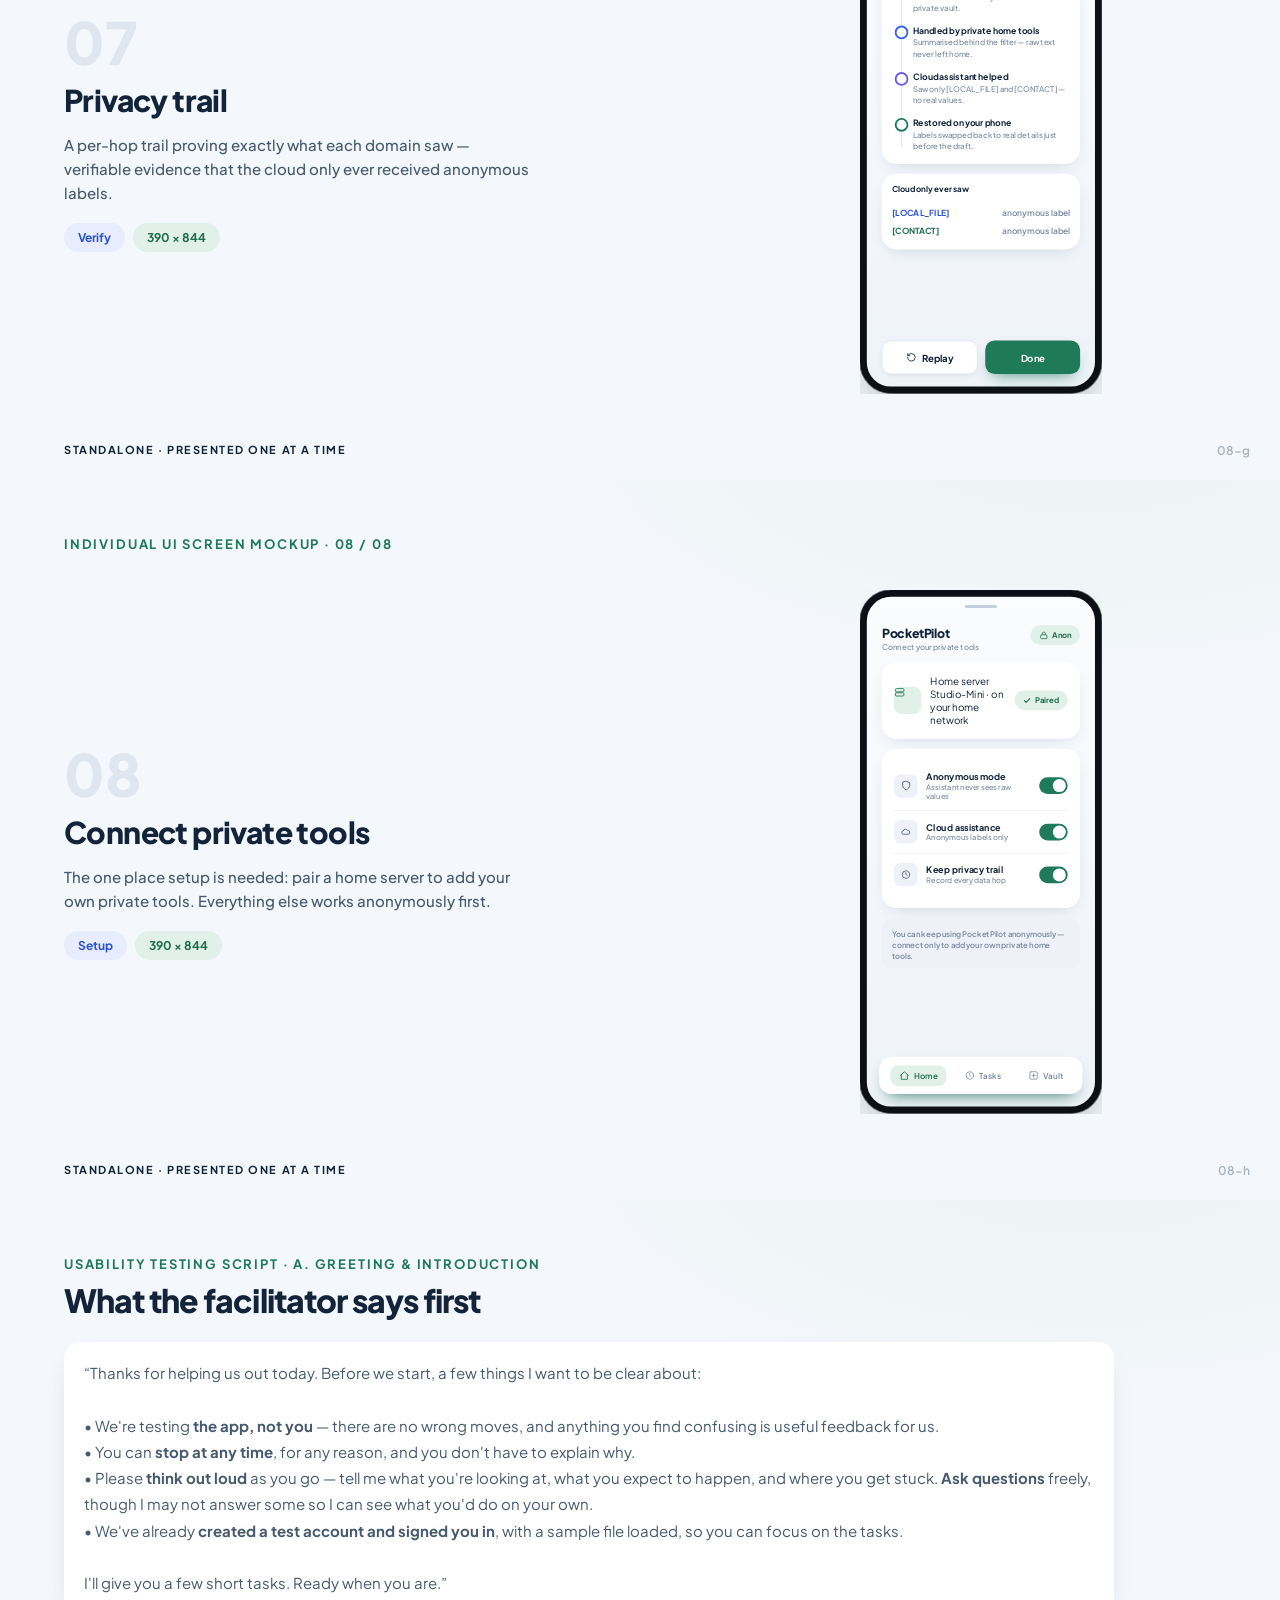
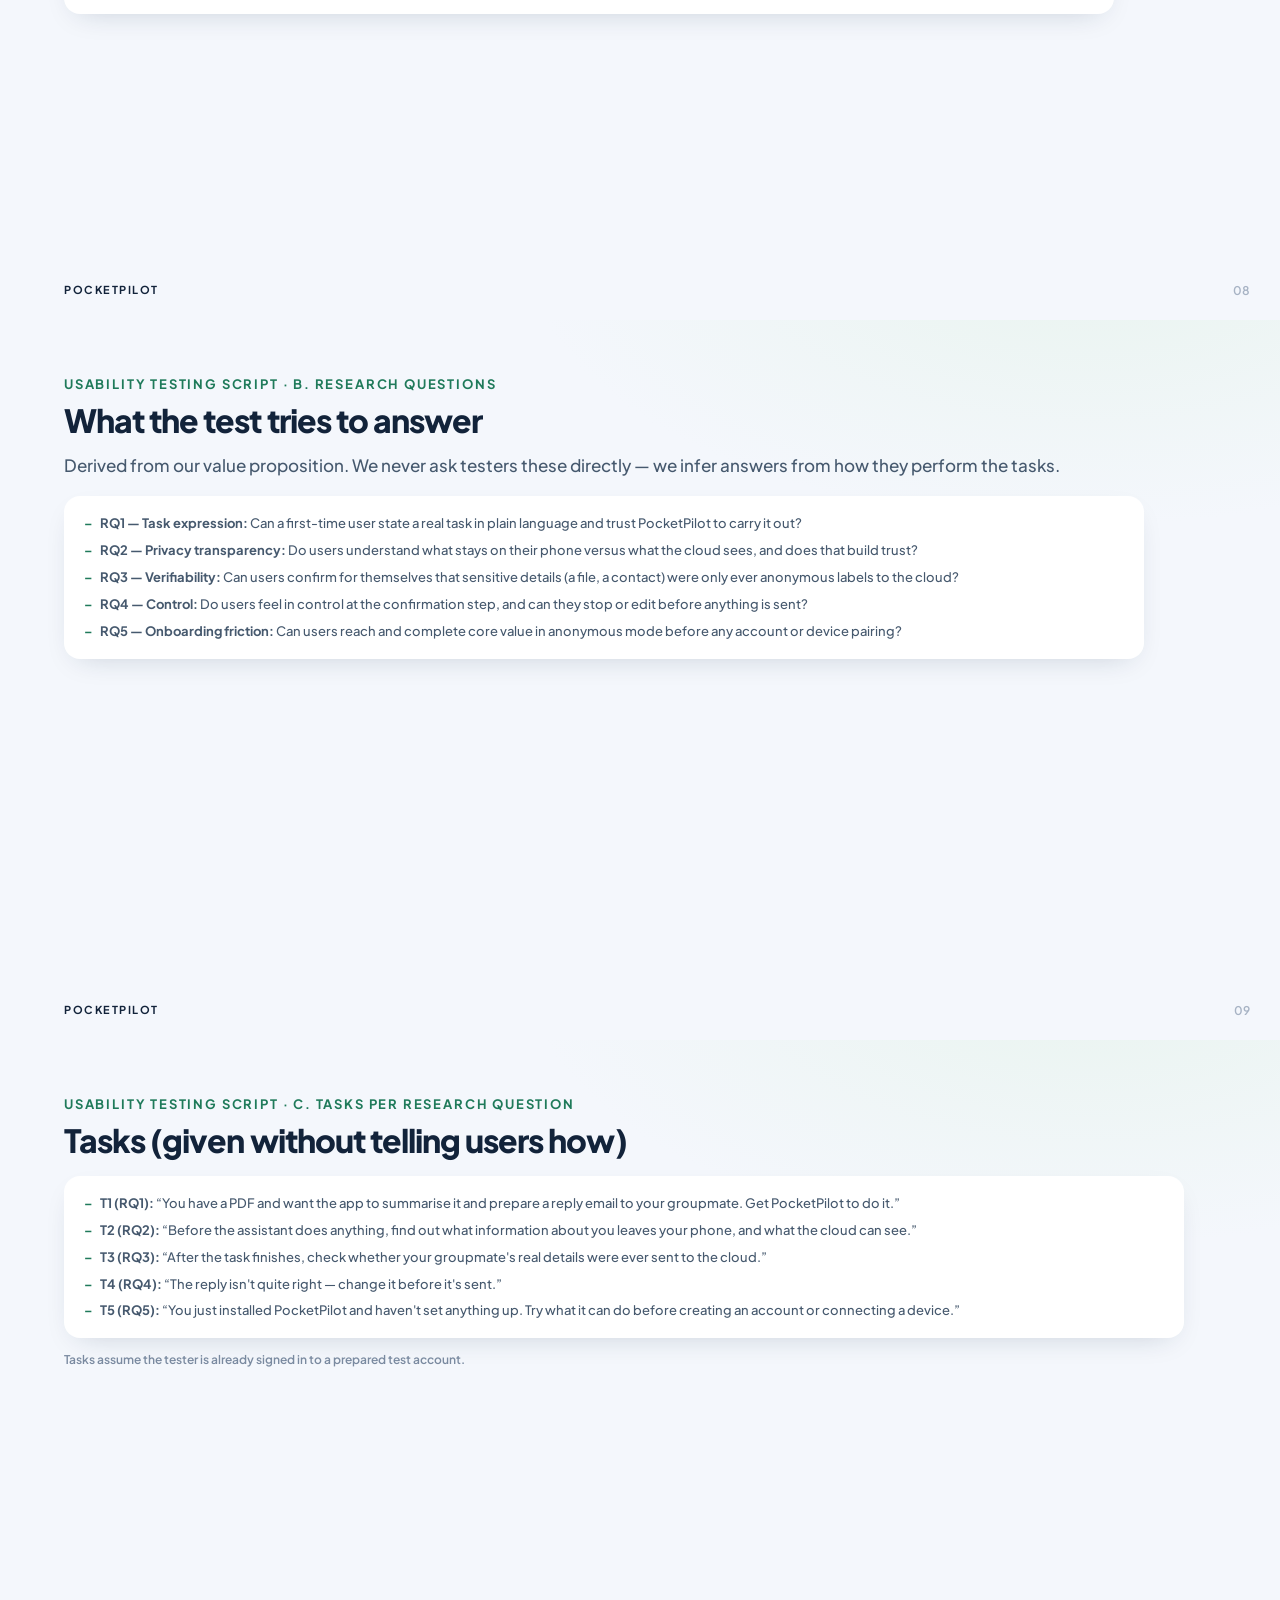
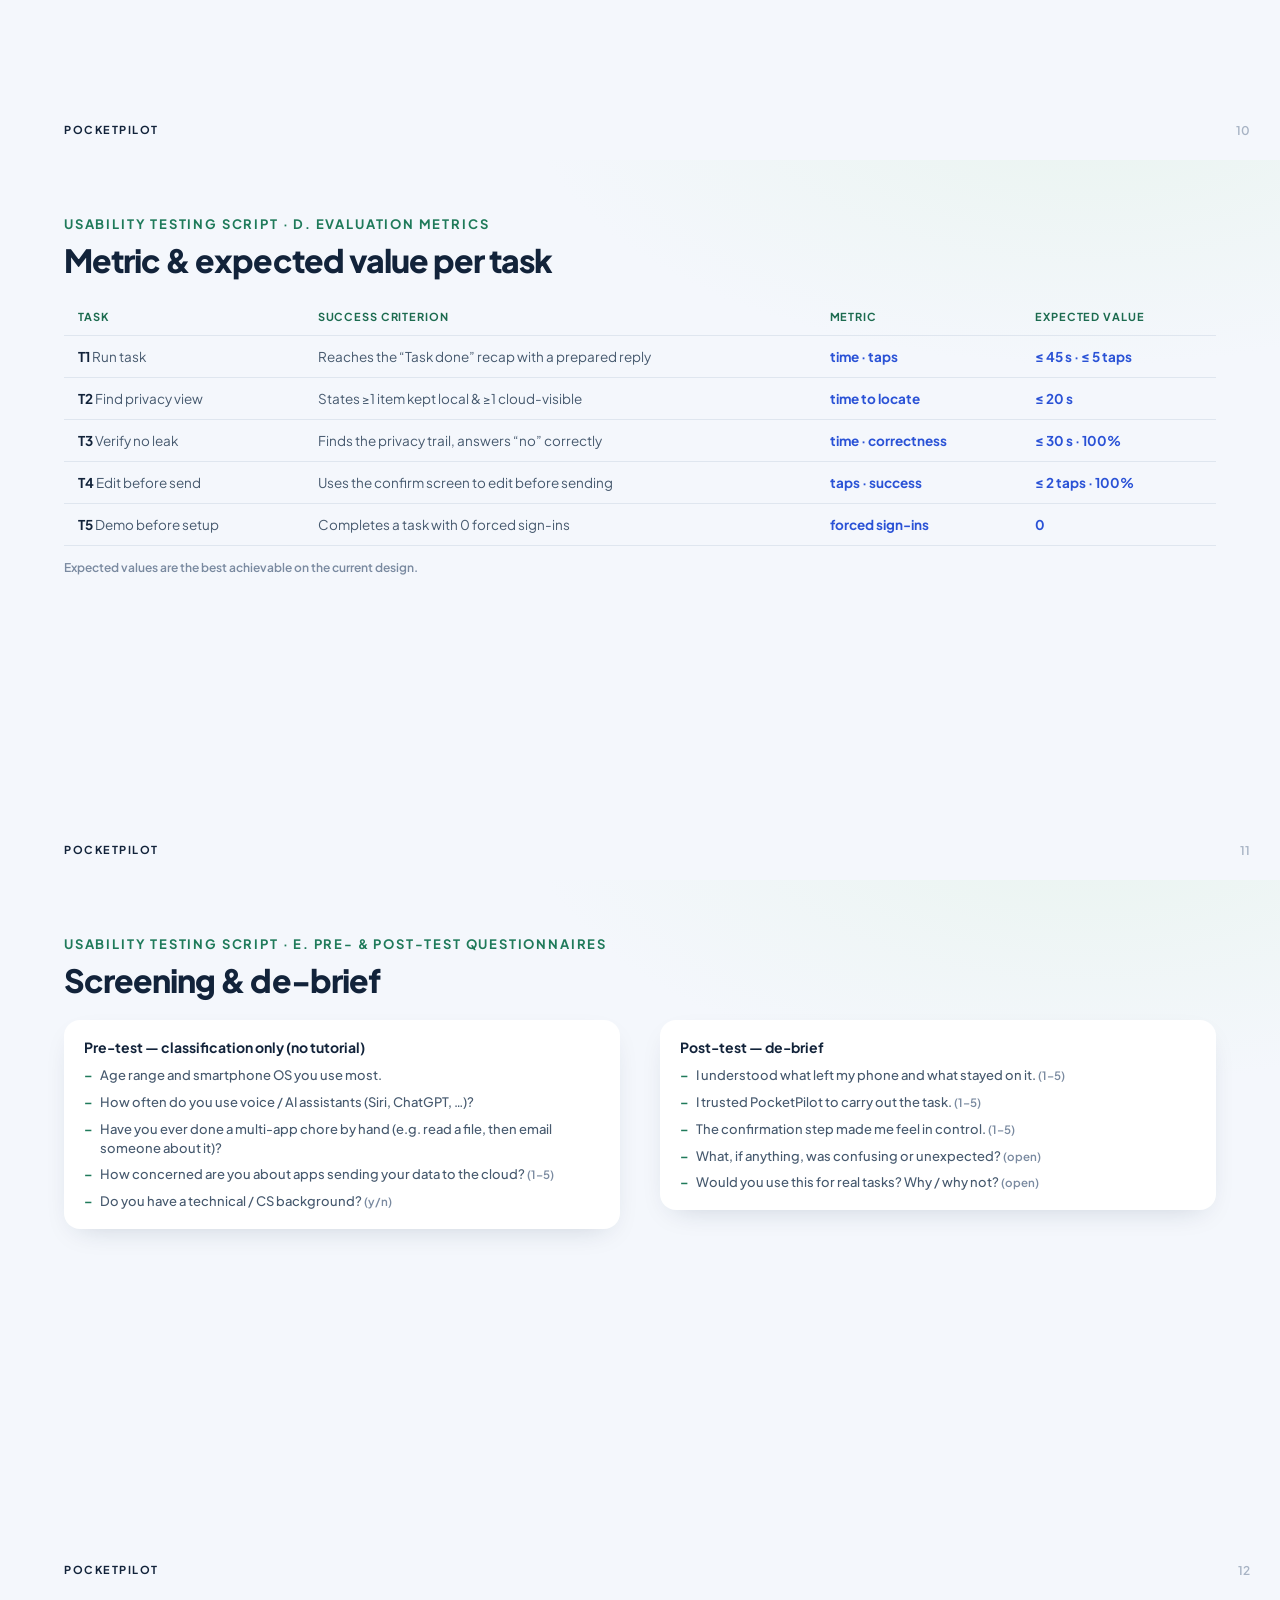
==== commit 3b60d676: "Fix page-4 flow diagram: scale down phones so frames aren't clipped" ====
--- a/deck.html
+++ b/deck.html
@@ -273,7 +273,7 @@
     { label: 'Route → Confirm', items: [['working', ''], ['confirm', 'user approves']] },
     { label: 'Done → Verify', items: [['ready', ''], ['details', 'proof']] },
   ];
-  const FS = 0.30;
+  const FS = 0.235;
   sections.forEach((sec, i) => {
     const col = document.createElement('div');
     col.className = 'flow-col' + (sec.label === 'Get started' ? ' branch' : '');
@@ -286,7 +286,7 @@
       holder.appendChild(mini(it[0], FS));
       if (it[1]) { const c = document.createElement('div'); c.style.fontSize = '10px'; c.style.fontWeight = '700'; c.style.color = 'var(--ink-faint)'; c.textContent = it[1]; holder.appendChild(c); }
       stack.appendChild(holder);
-      if (k === 0) { const d = document.createElement('div'); d.className = 'flow-arrow'; d.style.fontSize = '20px'; d.textContent = '↓'; stack.appendChild(d); }
+      if (k === 0) { const d = document.createElement('div'); d.className = 'flow-arrow'; d.style.fontSize = '15px'; d.textContent = '↓'; stack.appendChild(d); }
     });
     col.appendChild(stack);
     flow.appendChild(col);
--- a/styles.css
+++ b/styles.css
@@ -234,11 +234,11 @@
 .d-cloud { color: var(--purple-ink); background: var(--purple-soft); }
 
 /* flow diagram */
-.flow-wrap { flex: 1; display: flex; align-items: center; margin-top: 14px; overflow: hidden; }
-.flow-col { display: flex; flex-direction: column; align-items: center; gap: 12px; padding: 0 6px; }
+.flow-wrap { flex: 1; display: flex; align-items: center; justify-content: center; margin-top: 6px; overflow: hidden; }
+.flow-col { display: flex; flex-direction: column; align-items: center; gap: 8px; padding: 0 4px; }
 .flow-col .seclabel { font-size: 11px; letter-spacing: .08em; text-transform: uppercase; color: var(--green-ink); background: var(--green-soft); padding: 5px 12px; border-radius: 999px; font-weight: 700; }
 .flow-col.branch .seclabel { color: var(--purple-ink); background: var(--purple-soft); }
-.flow-phones { display: flex; flex-direction: column; gap: 12px; }
+.flow-phones { display: flex; flex-direction: column; gap: 8px; }
 .flow-arrow { color: var(--ink-faint); font-size: 28px; padding: 0 2px; align-self: center; }
 .scaled { position: relative; overflow: hidden; }
 
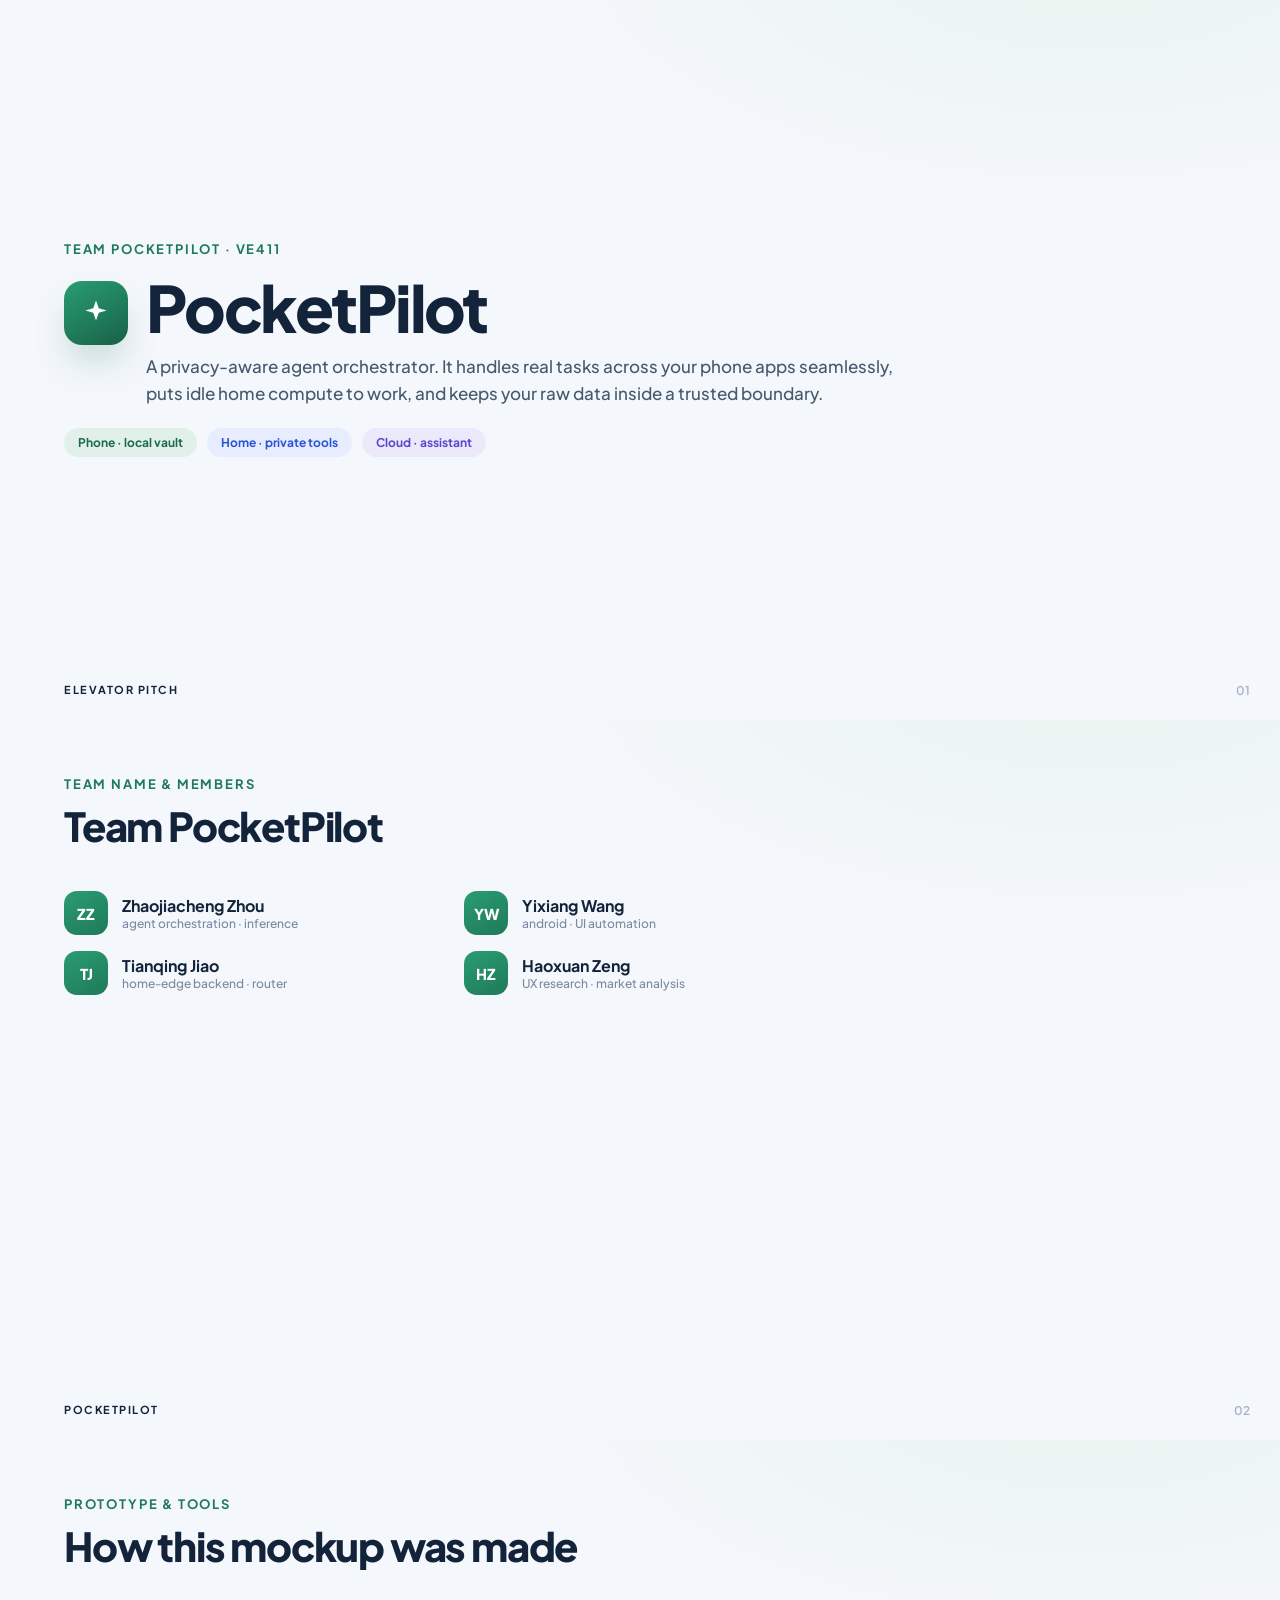
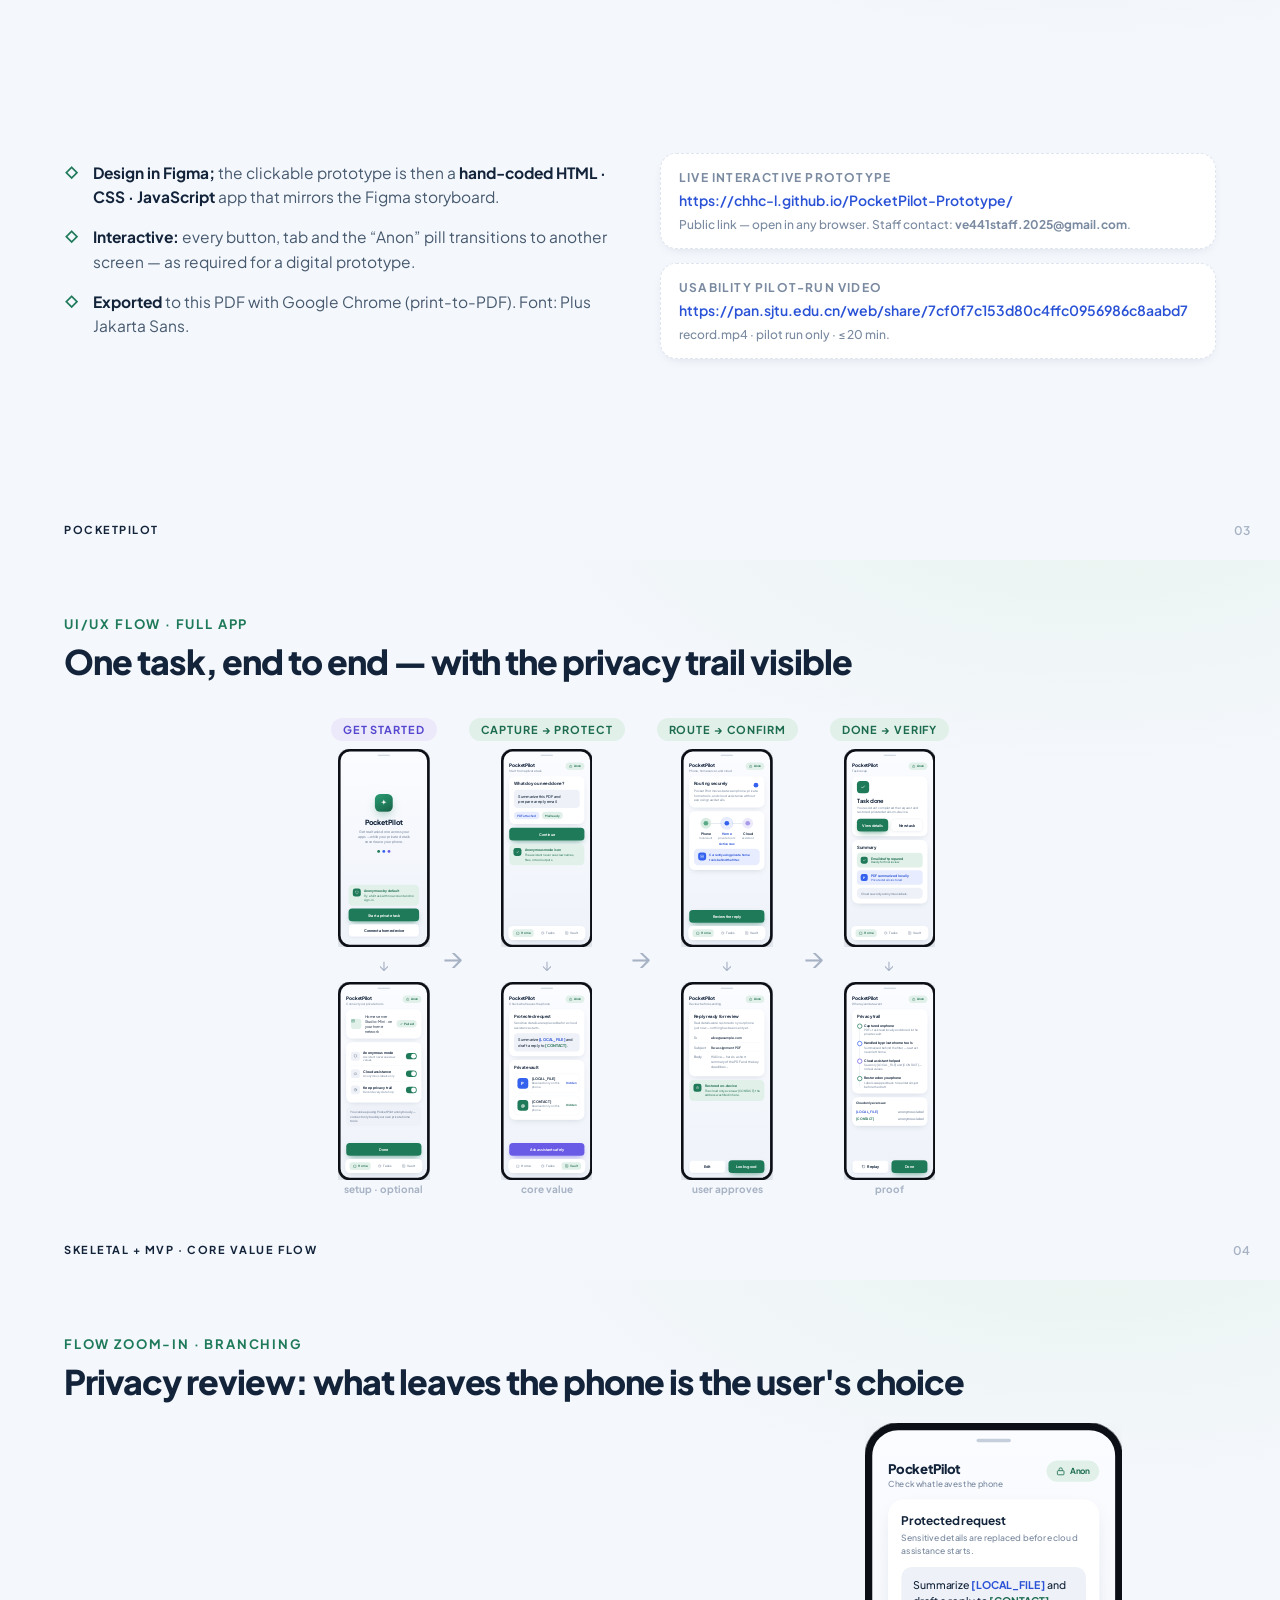
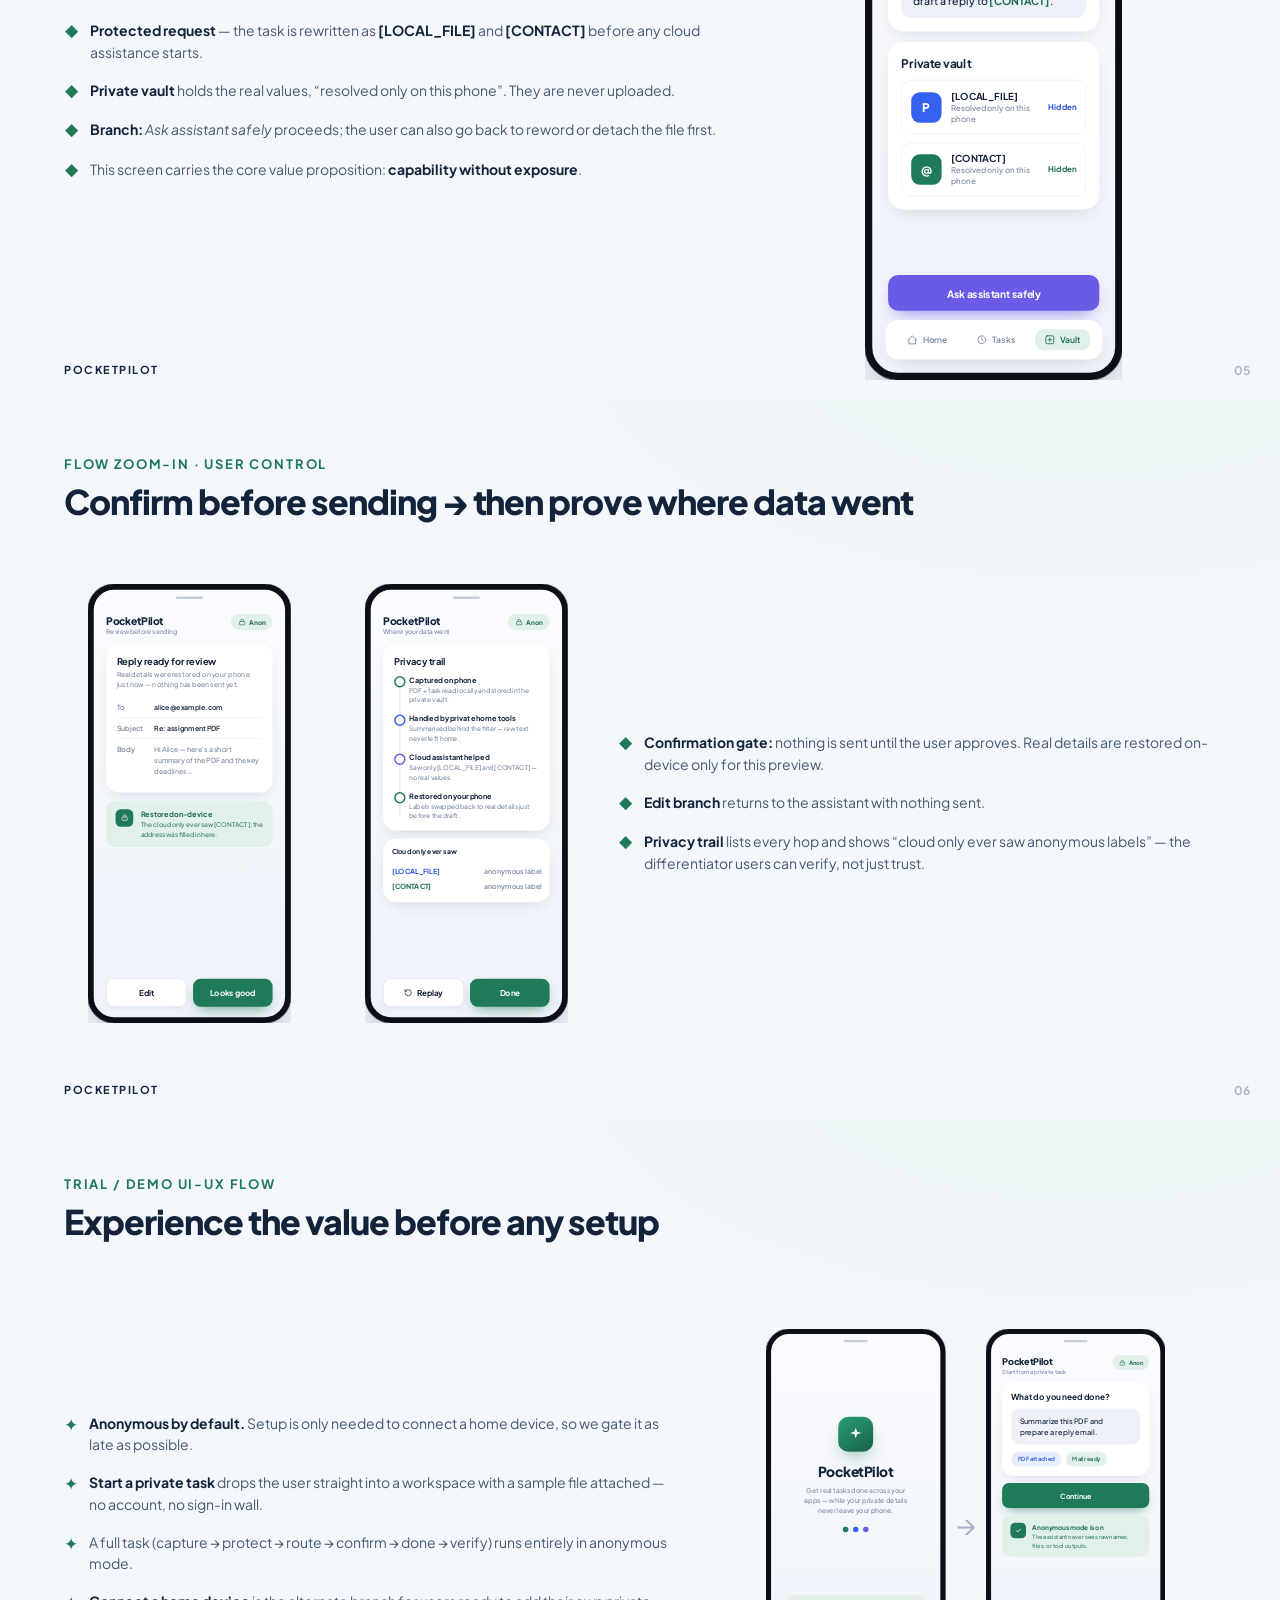
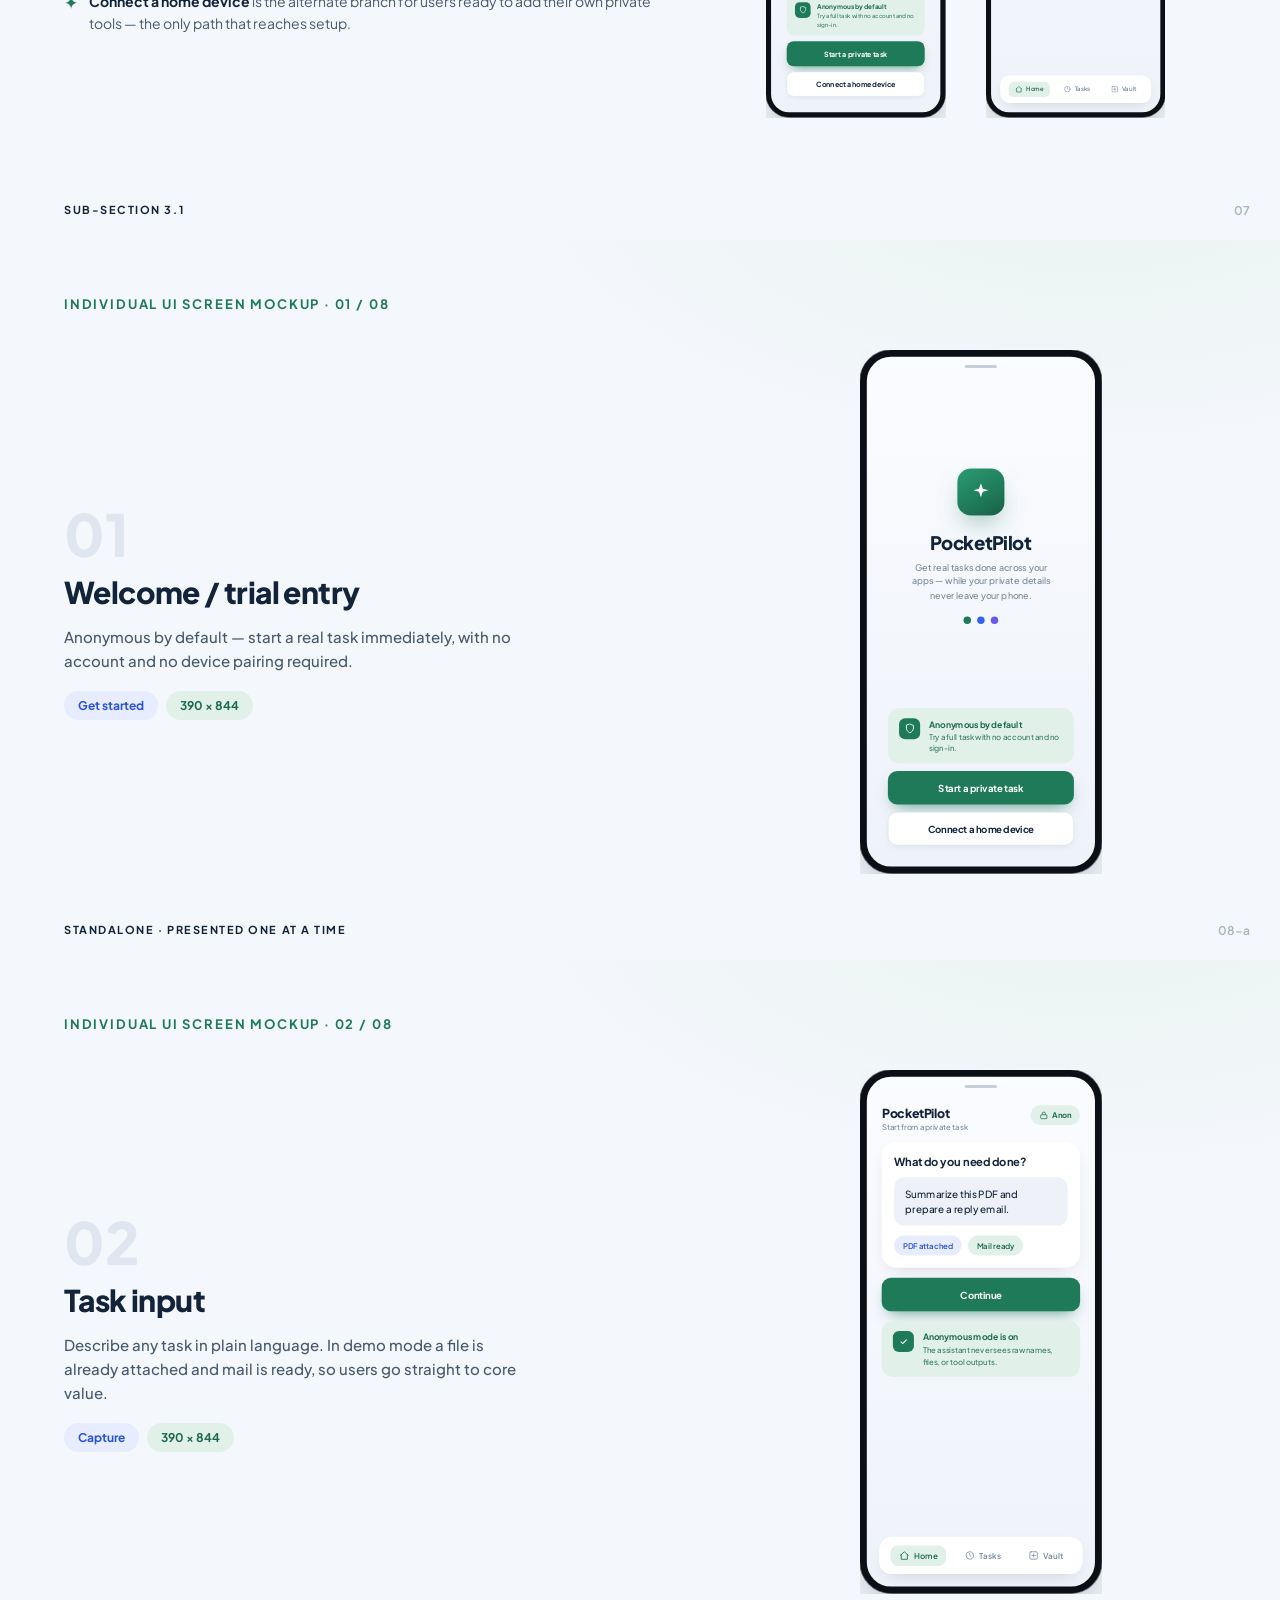
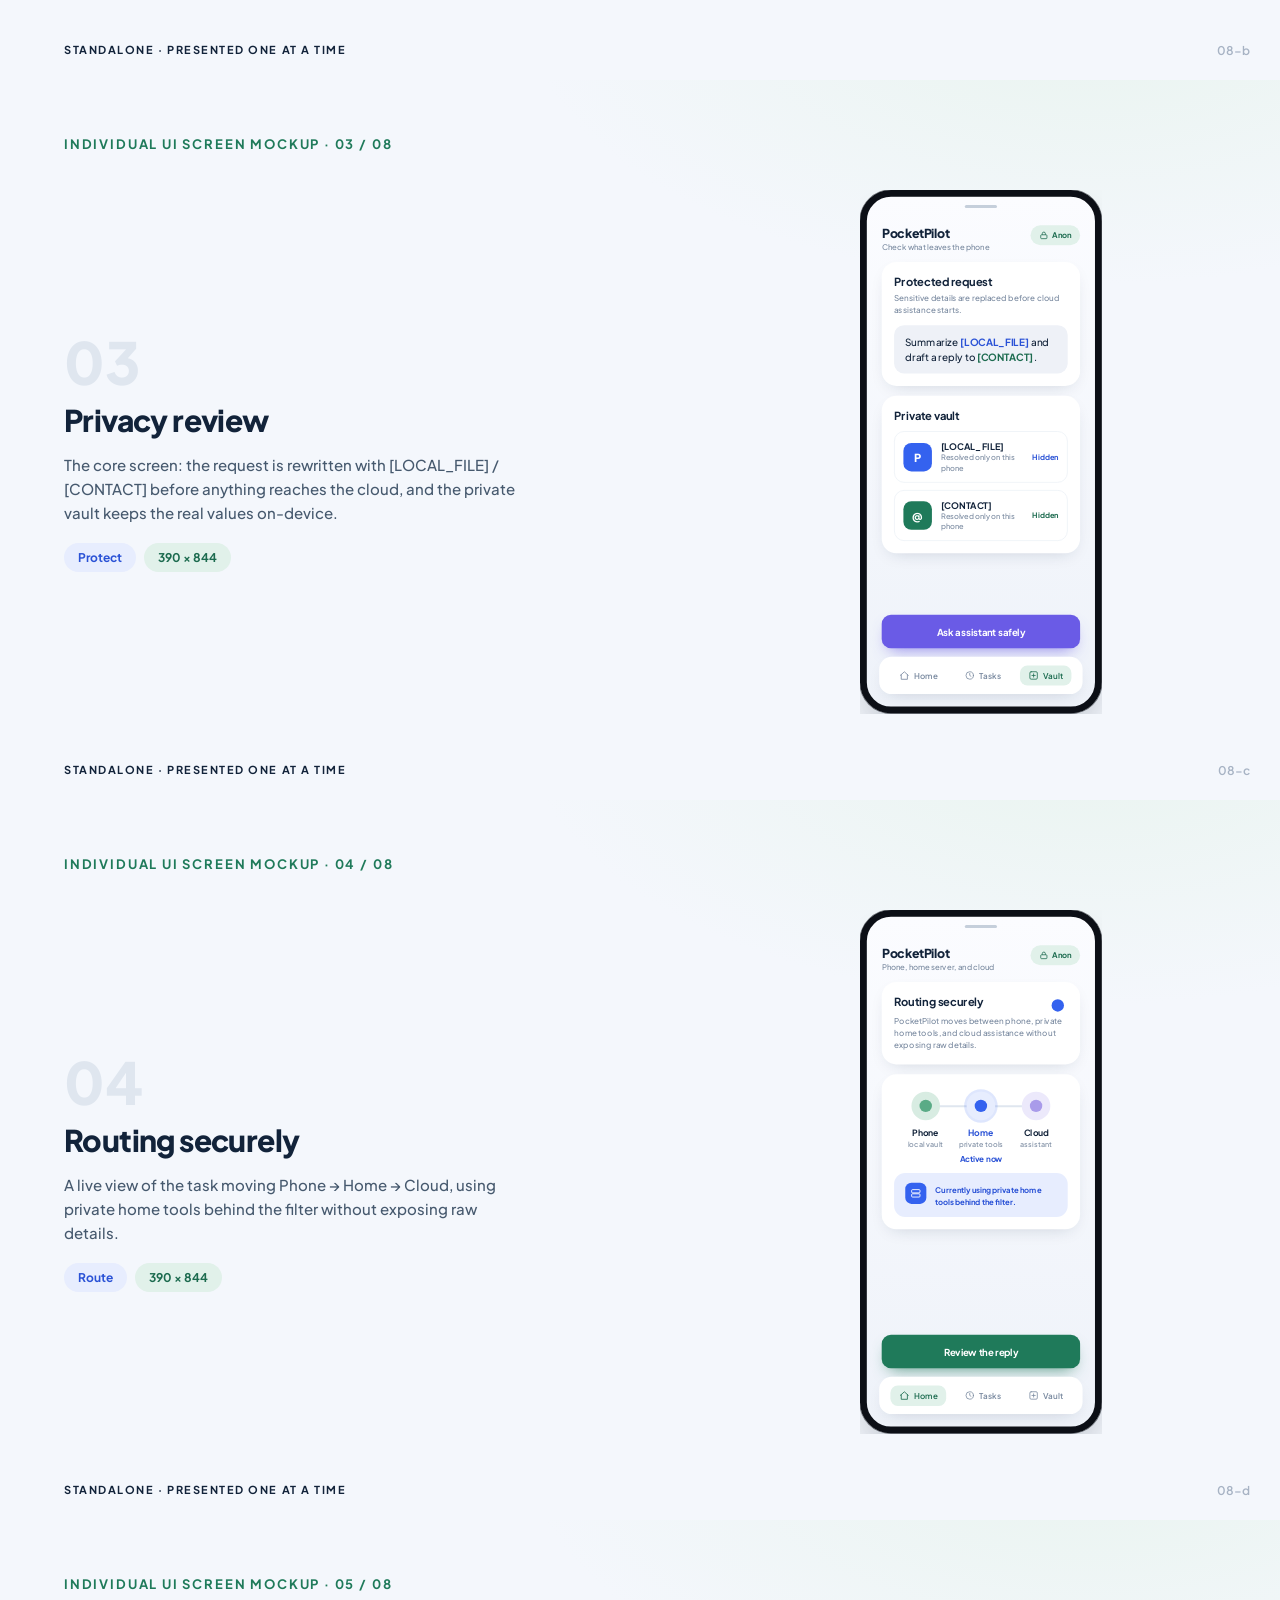
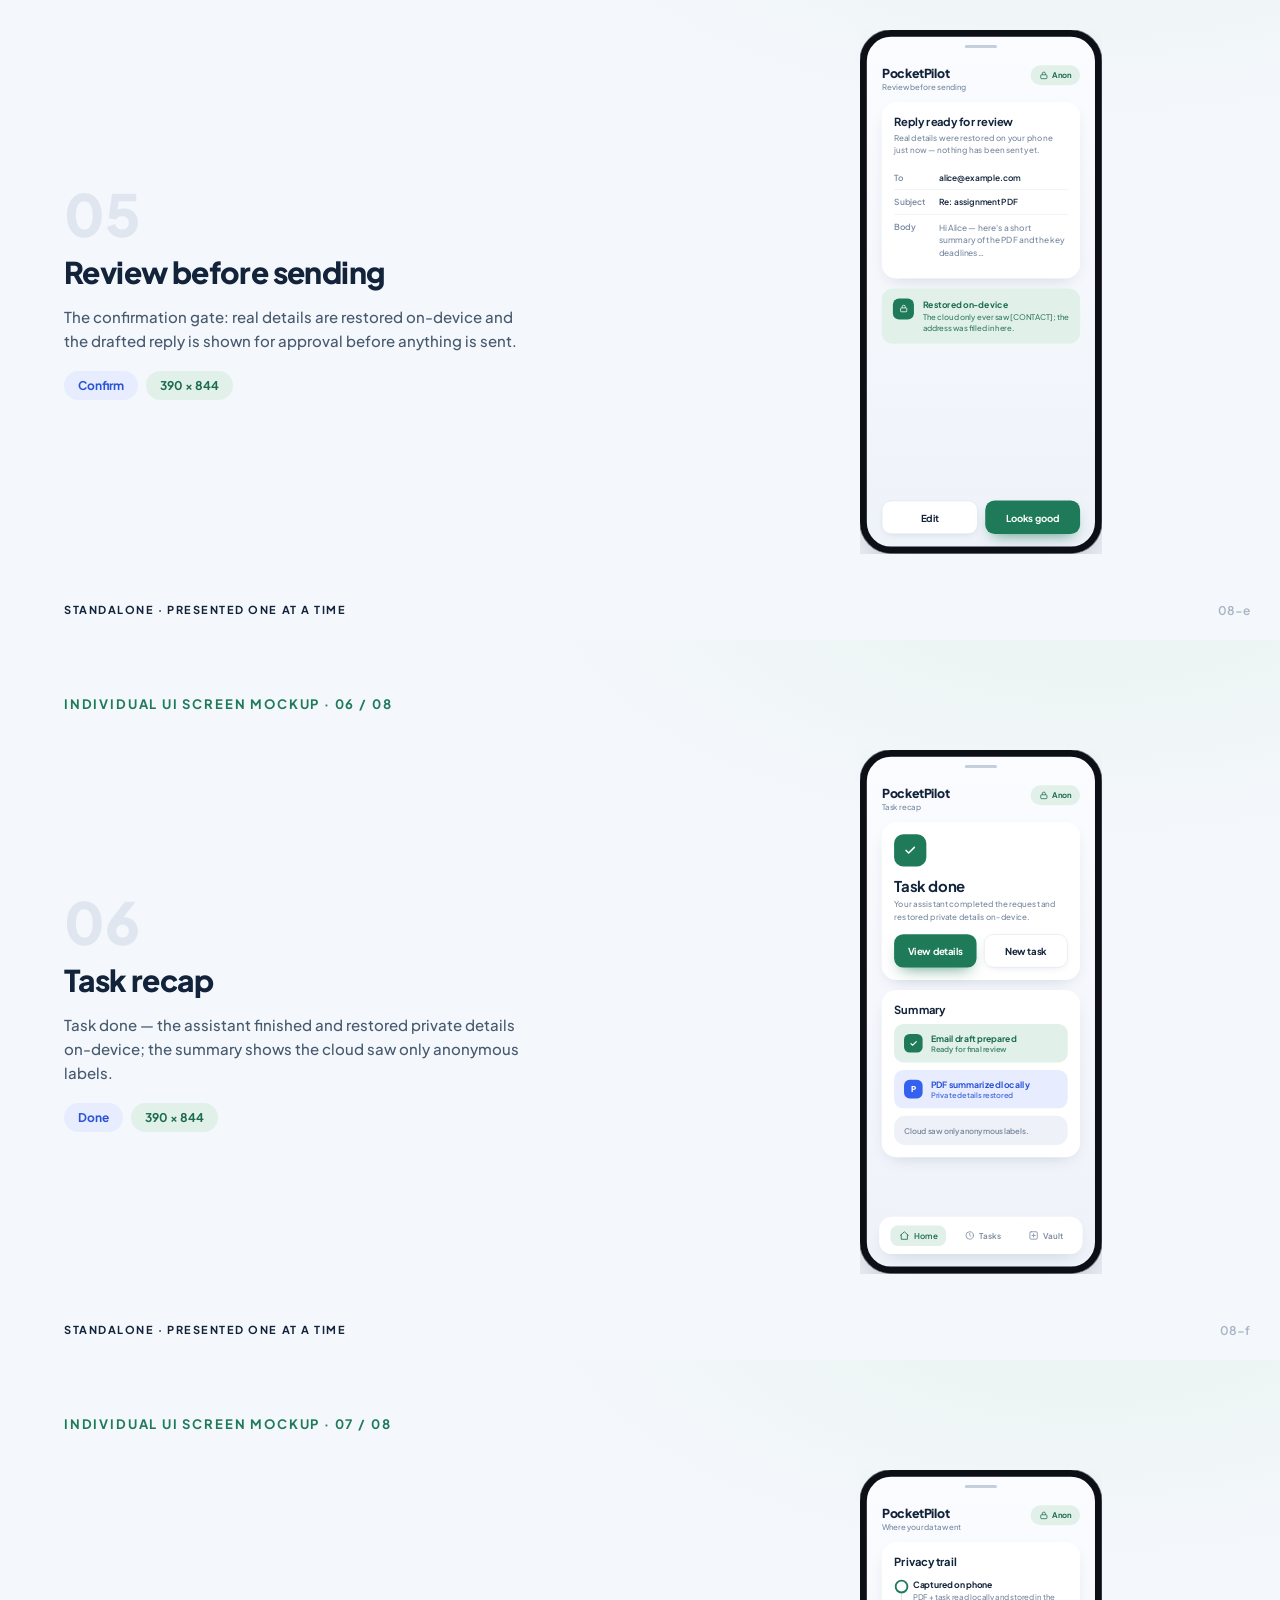
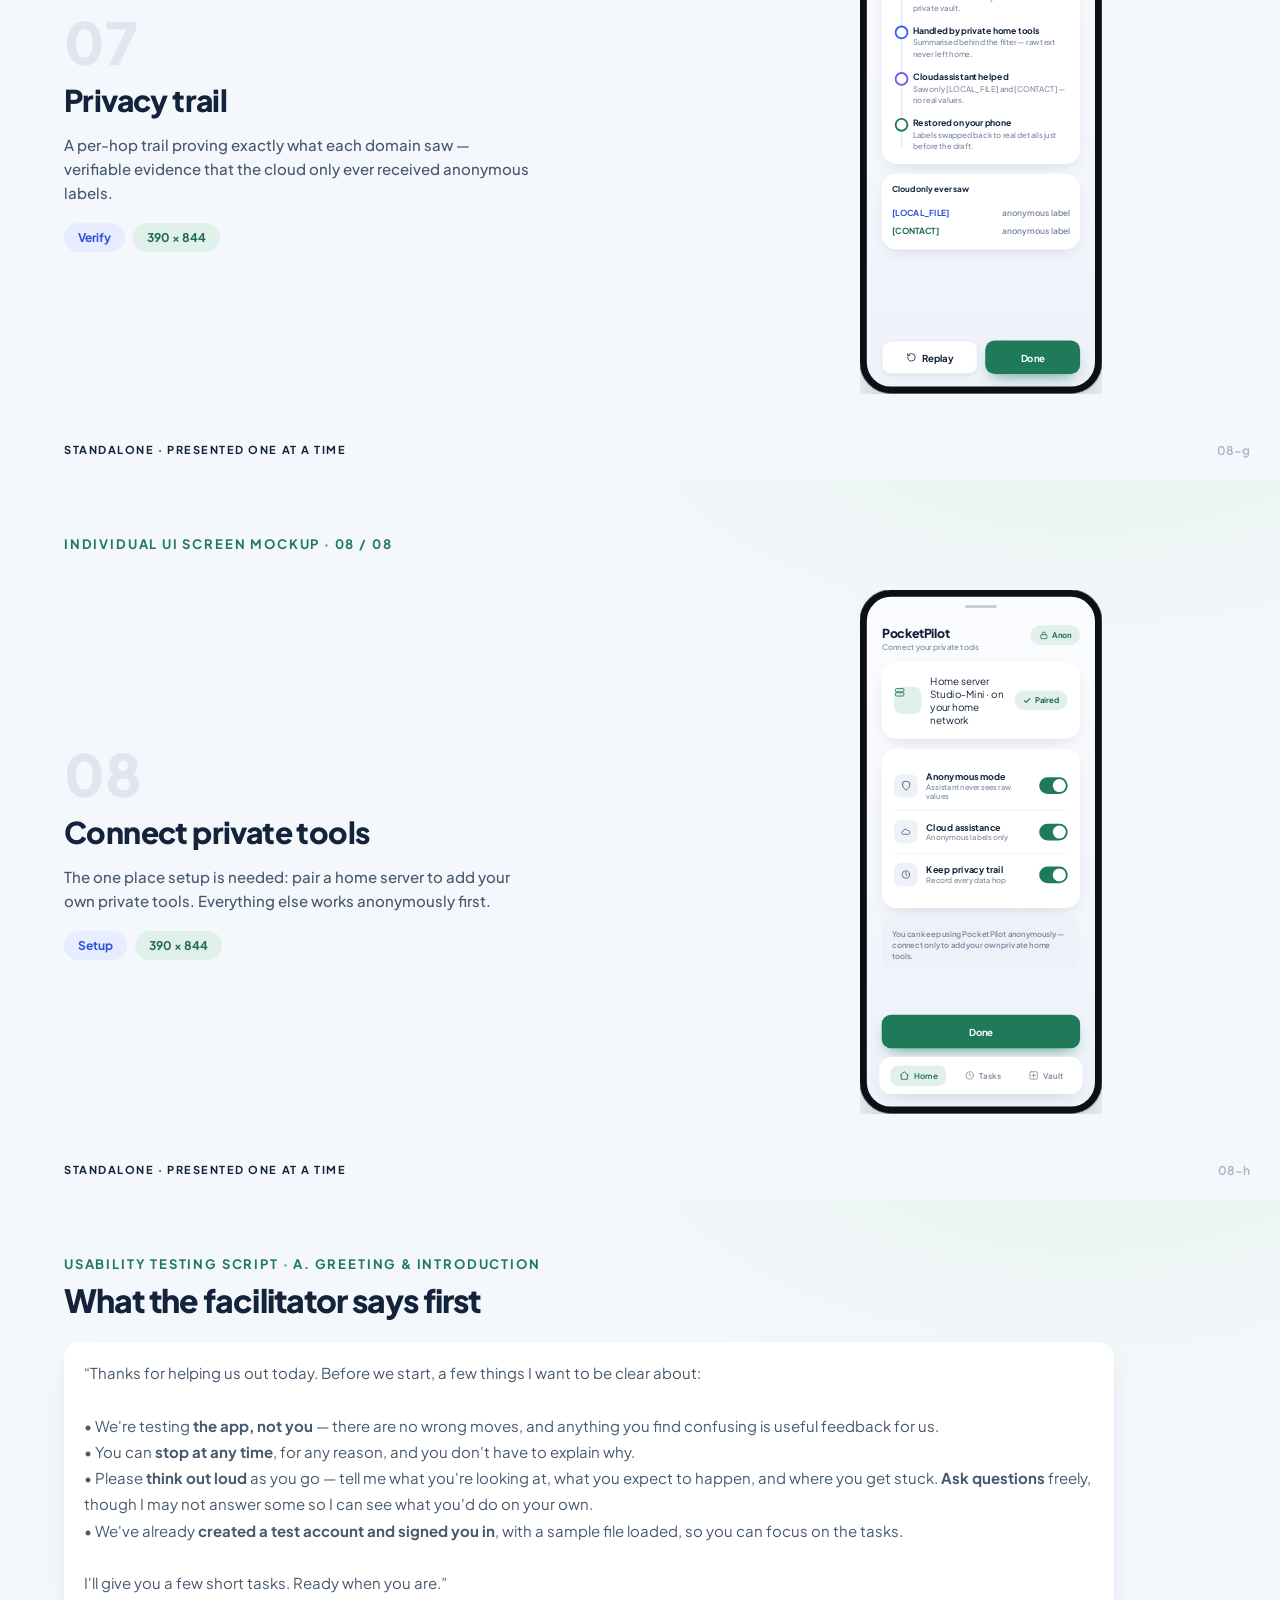
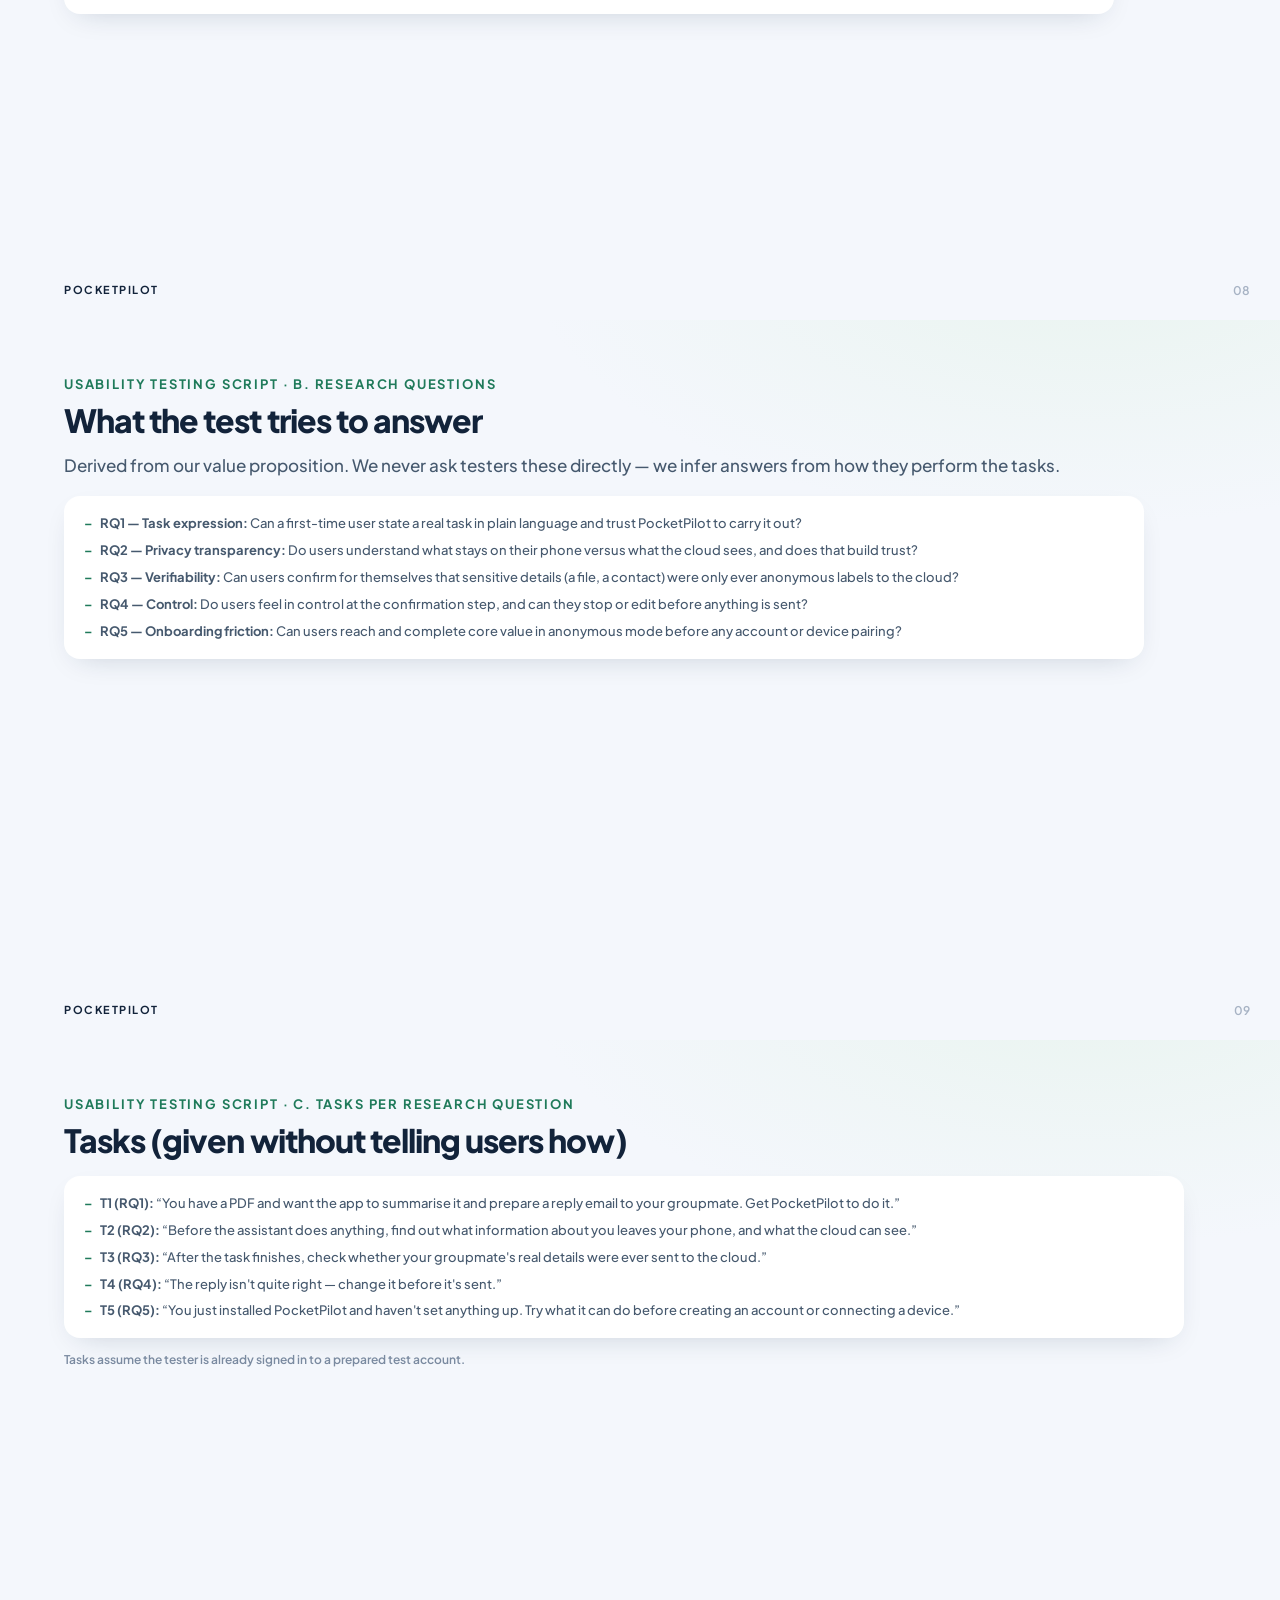
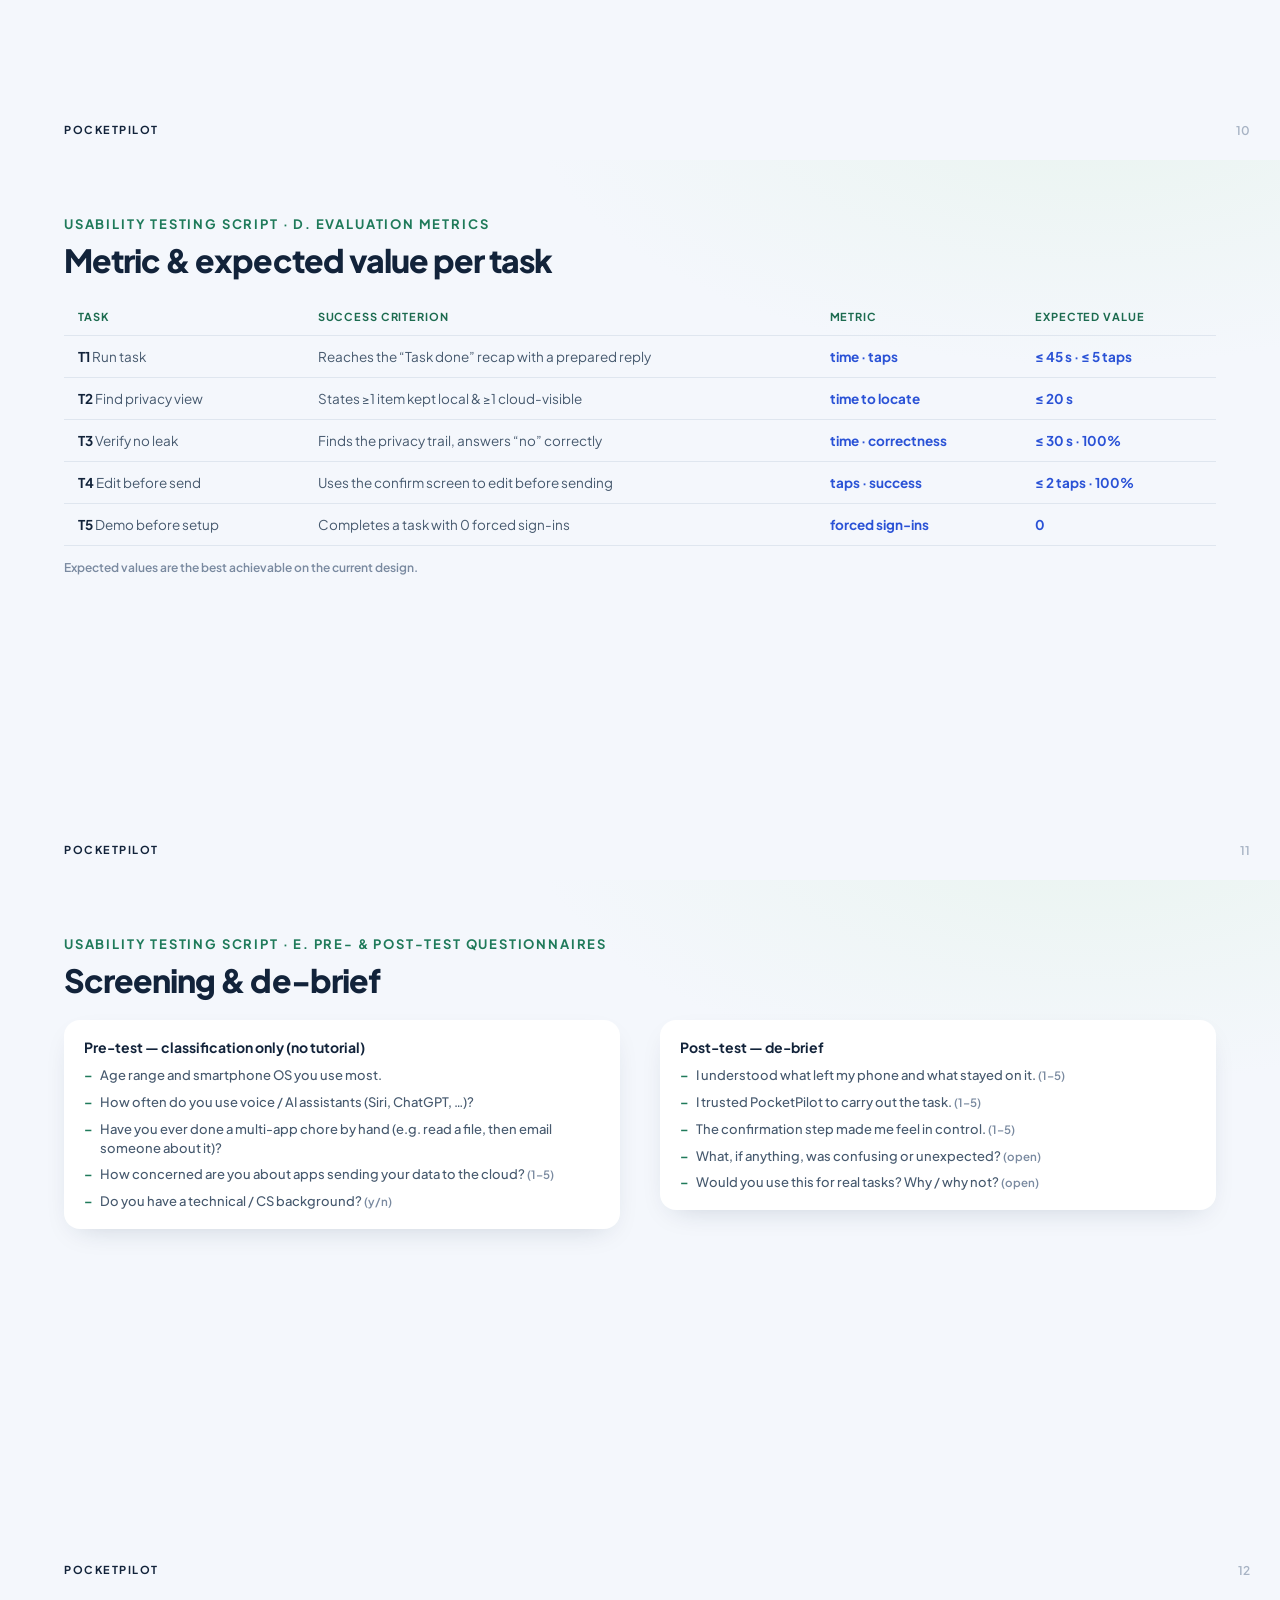
==== commit 3513c589: "Add pilot-run video link to slide 3" ====
--- a/deck.html
+++ b/deck.html
@@ -65,8 +65,8 @@
       </div>
       <div class="link-box" style="margin-top:14px">
         <div class="k">Usability pilot-run video</div>
-        <div class="link-line">https://www.bilibili.com/video/… &nbsp;<span style="color:var(--warn)">← paste your unlisted link</span></div>
-        <div style="font-size:12px;color:var(--ink-mute);margin-top:8px;font-weight:500">≤ 20 min · pilot run only · recorded by the team.</div>
+        <div class="link-line">https://pan.sjtu.edu.cn/web/share/7cf0f7c153d80c4ffc0956986c8aabd7</div>
+        <div style="font-size:12px;color:var(--ink-mute);margin-top:8px;font-weight:500">record.mp4 · pilot run only · ≤ 20 min.</div>
       </div>
     </div>
   </div>
--- a/styles.css
+++ b/styles.css
@@ -78,6 +78,8 @@
 }
 
 .pp-body { flex: 1; overflow: hidden; padding: 8px 24px 20px; display: flex; flex-direction: column; gap: 16px; }
+/* screens that carry a floating tab bar need room so the bottom button isn't hidden behind it */
+.screen:has(.tabbar) .pp-body { padding-bottom: 94px; }
 
 /* cards */
 .card { background: var(--card); border-radius: var(--r-lg); box-shadow: var(--sh); padding: 20px; }
